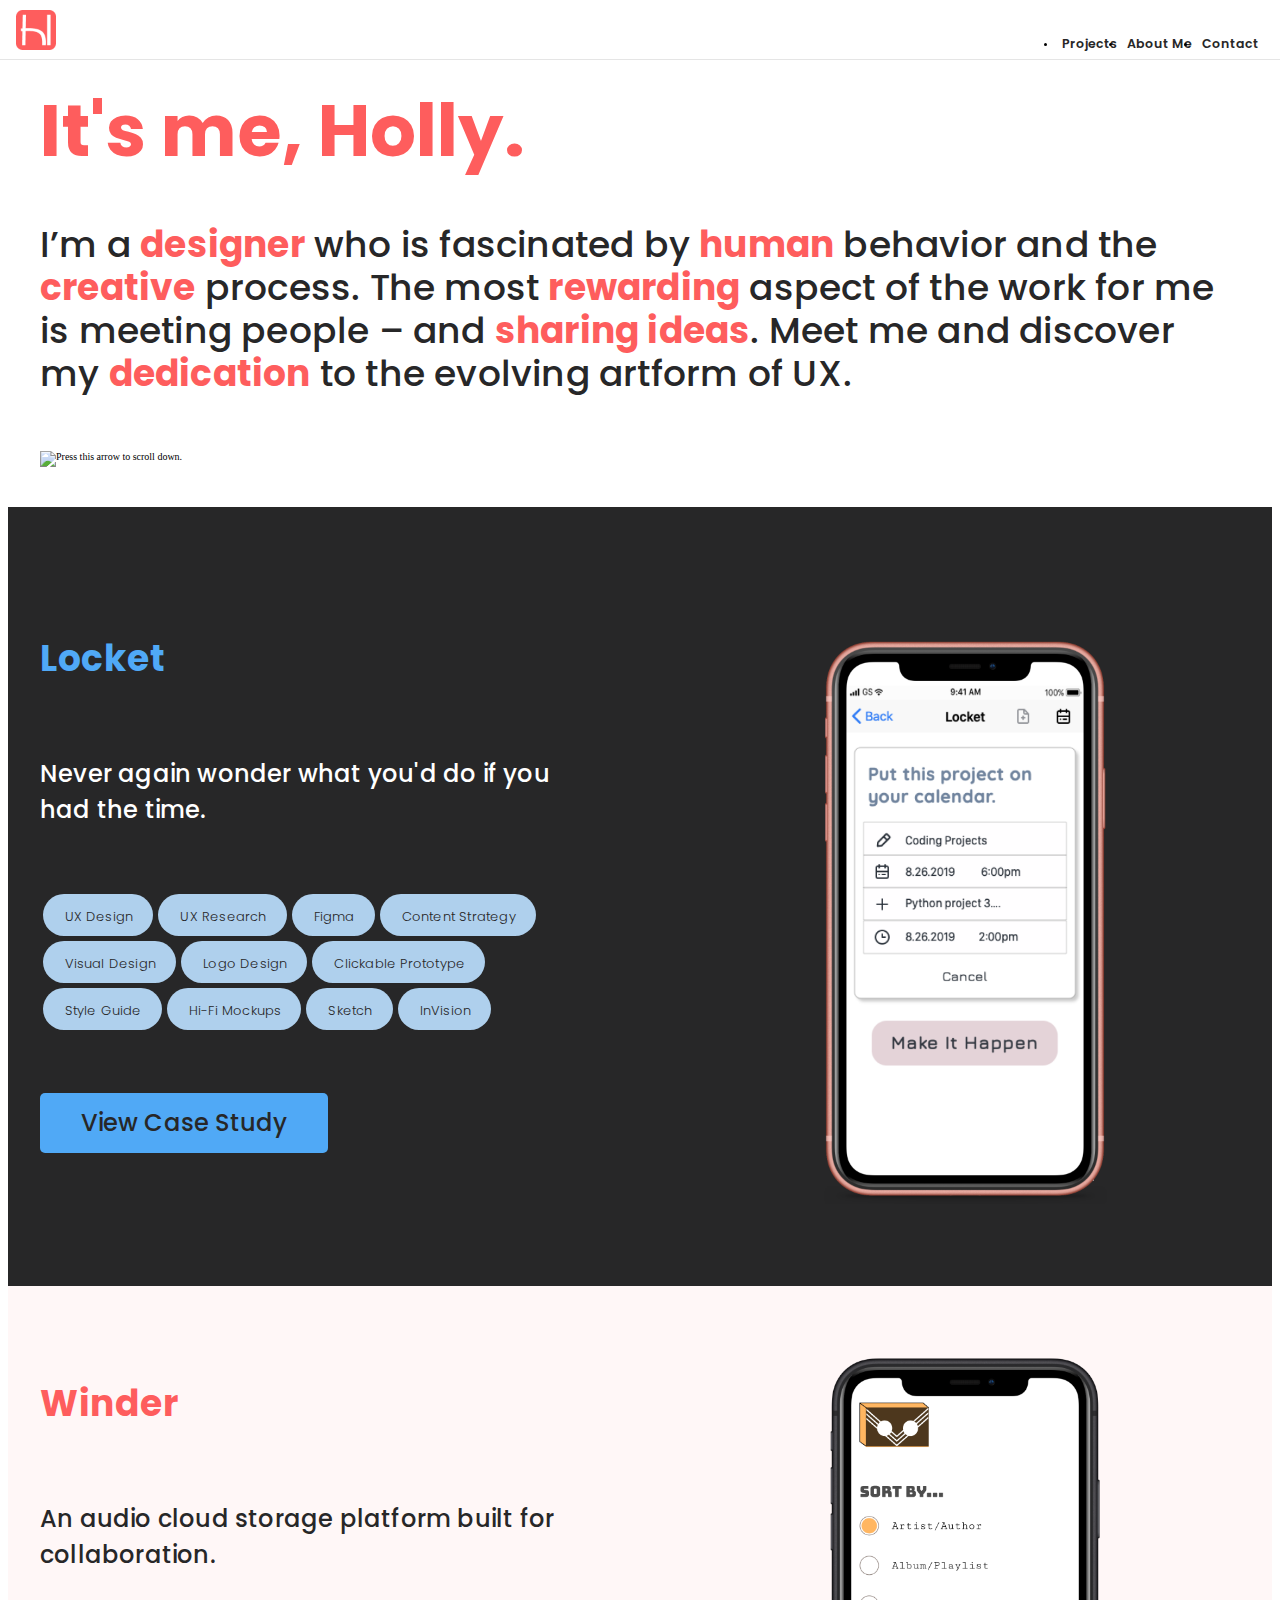
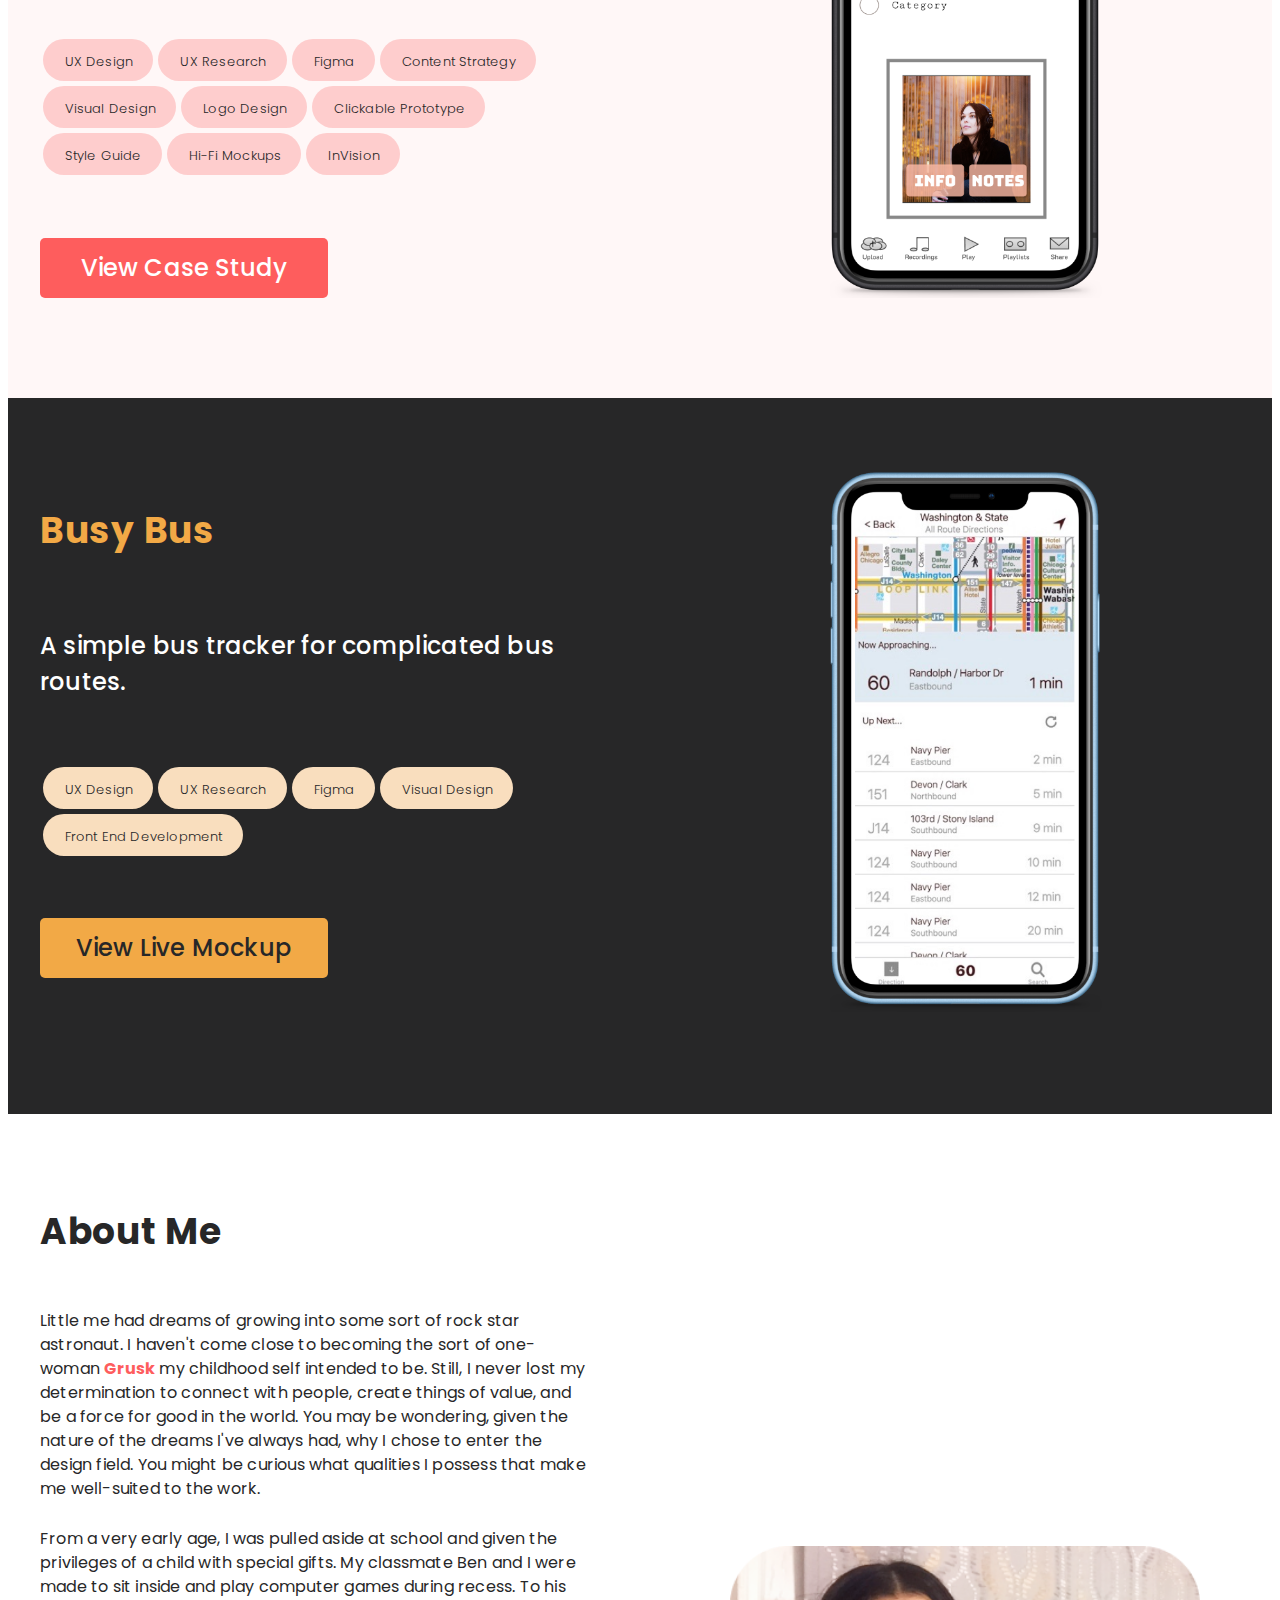
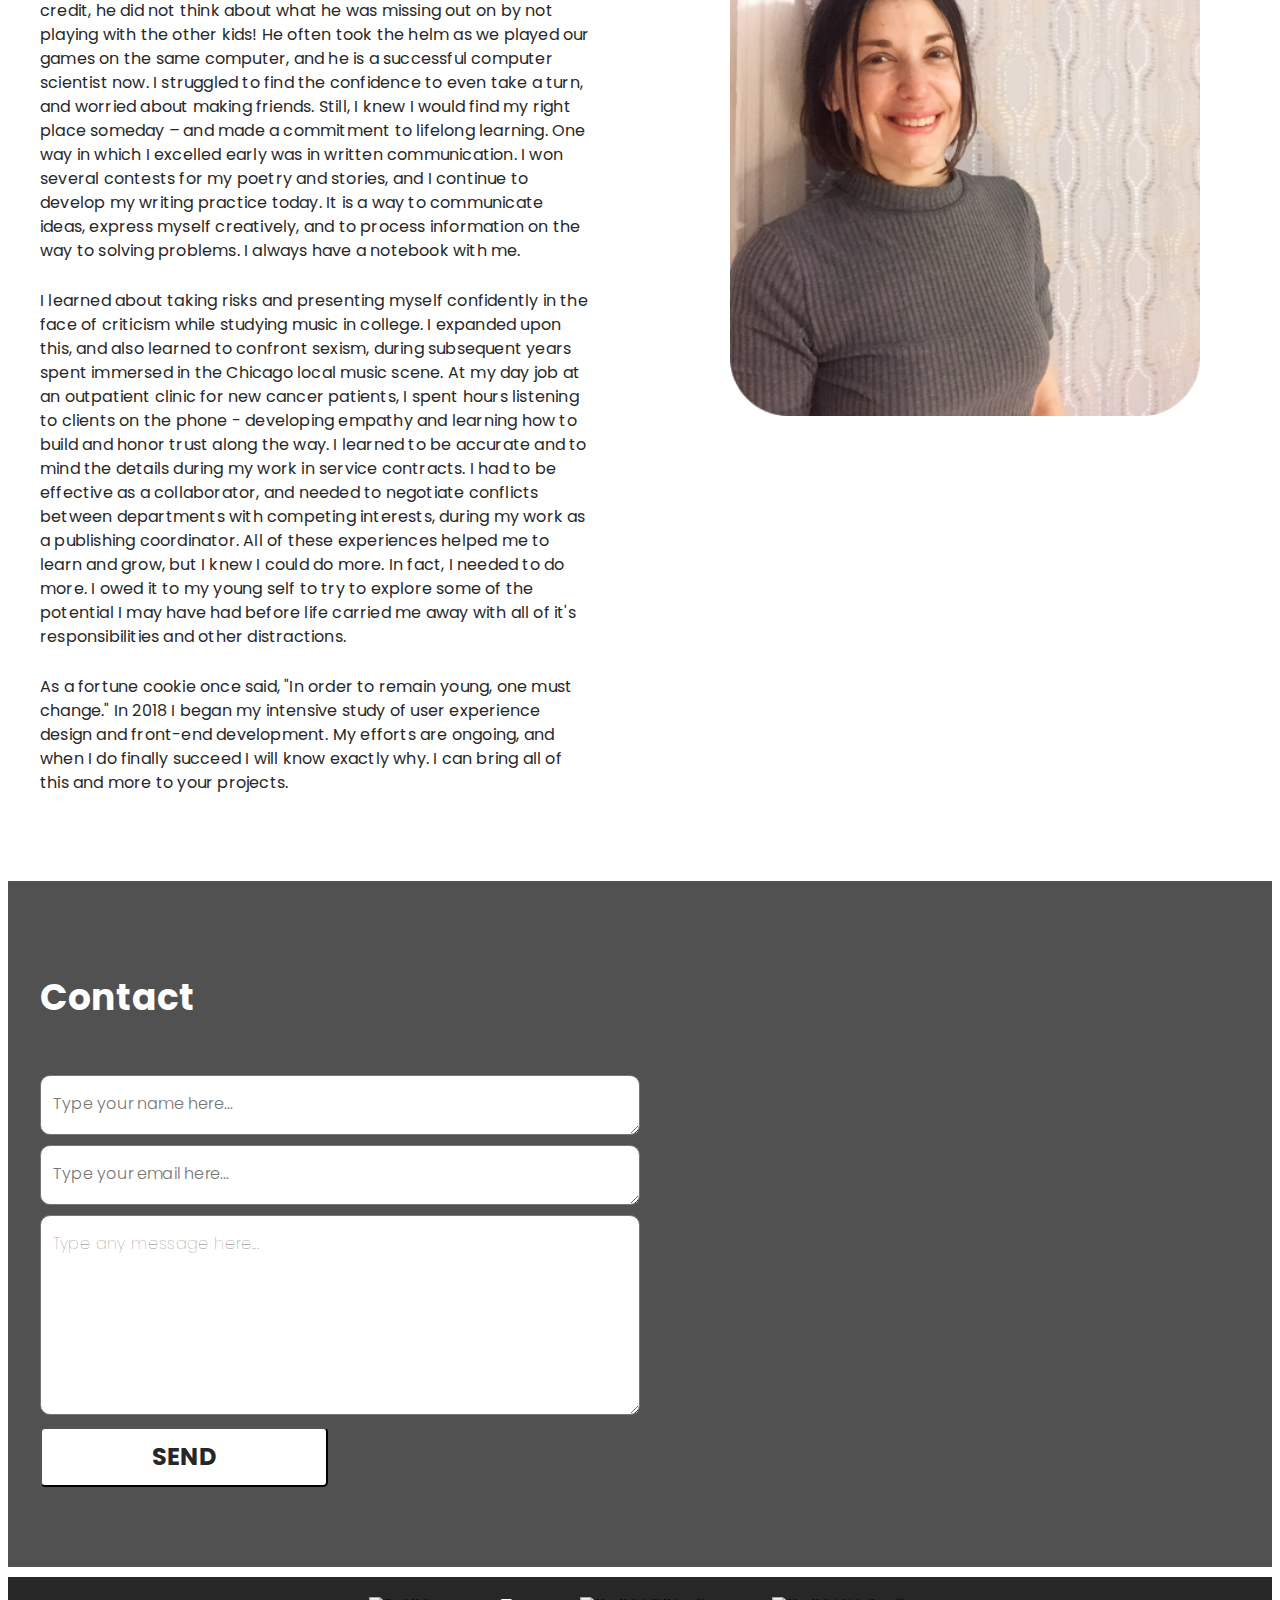
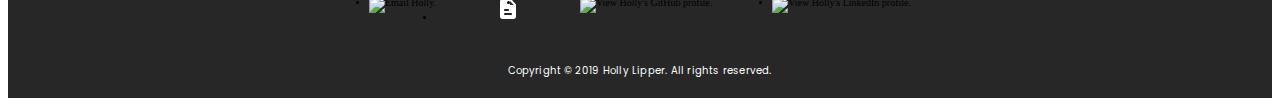
==== index.html @ ad53790b "updated my resume" ====
<!DOCTYPE html>
<html lang="en">
  <head>
    <!-- Global site tag (gtag.js) - Google Analytics -->
<script async src="https://www.googletagmanager.com/gtag/js?id=UA-144178358-1"></script>
<script>
  window.dataLayer = window.dataLayer || [];
  function gtag(){dataLayer.push(arguments);}
  gtag('js', new Date());
  gtag('config', 'UA-144178358-1');
</script>
<link rel="shortcut icon" href="favicon.ico" type="image/x-icon">
<link rel="icon" href="favicon.ico" type="image/x-icon">
    <meta charset="utf-8">
    <title>Holly Lipper | Portfolio 2019 | Home</title>
    <link rel="stylesheet" href="css/reset.css">
    <link rel="stylesheet" href="css/style.css">
    <meta name="viewport" content="width=device-width, initial-scale=1">
    <link href="https://fonts.googleapis.com/css?family=Poppins:300,400,500,600,700,800&display=swap" rel="stylesheet">
  </head>
  <body>
    <nav>
        <a href="#hero">
        <img src="images/portfolio.logo.10.2019.png" class="logo" alt="Holly Lipper's logo."></a>
        <ul class="nav-links">
        <li><a href="#project-locket">Projects</a></li>
        <li><a href="#bio">About Me</a></li>
        <li><a href="#contact">Contact</a></li>
      </ul>
    </nav>
    <div class="container">
      <section id="hero" class="hero">
        <h1 class="hero-h1">It's me, Holly.</h1>
        <p class="mini-bio">I’m a <span class="hero-bold">designer</span> who is fascinated by <span class="hero-bold">human</span> behavior and the <span class="hero-bold">creative</span> process.
          The most <span class="hero-bold">rewarding</span> aspect of the work for me is meeting people – and <span class="hero-bold">sharing ideas</span>.
          Meet me and discover my <span class="hero-bold">dedication</span> to the evolving artform of UX.
        </p>
        <div class="see-more">
          <a href="#project-locket">
          <img src="css/chevron-down.svg" class="arrow" alt="Press this arrow to scroll down.">
        </a>
      </div>
        </section>
    </div>
    <section id="project-locket" class="project-locket">
      <div class="container">
        <div class="text">
          <h2>Locket</h2>
          <h3>Never again wonder what you'd do if you had the time.</h3>
            <section class="chipbox-locket">
          <span class="mdl-chip-locket">
            <span class="mdl-chip__text">UX Design</span>
          </span>
          <span class="mdl-chip-locket">
            <span class="mdl-chip__text">UX Research</span>
          </span>
          <span class="mdl-chip-locket">
            <span class="mdl-chip__text">Figma</span>
          </span>
          <span class="mdl-chip-locket">
            <span class="mdl-chip__text">Content Strategy</span>
          </span>
          <span class="mdl-chip-locket">
            <span class="mdl-chip__text">Visual Design</span>
          </span>
          <span class="mdl-chip-locket">
            <span class="mdl-chip__text">Logo Design</span>
          </span>
          <span class="mdl-chip-locket">
            <span class="mdl-chip__text">Clickable Prototype</span>
          </span>
          <span class="mdl-chip-locket">
            <span class="mdl-chip__text">Style Guide</span>
          </span>
              <span class="mdl-chip-locket">
          <span class="mdl-chip__text">Hi-Fi Mockups</span>
              </span>
              <span class="mdl-chip-locket">
          <span class="mdl-chip__text">Sketch</span>
            </span>
              <span class="mdl-chip-locket">
          <span class="mdl-chip__text">InVision</span>
            </span>
          </section>
          <div class="button-box">
          <a href="project2.html" class="button-locket">View Case Study</a>
        </div>
        </div>
        <div class="center-image">
          <figure>
            <img src="images/locket-mobile.png" class="locket-pic" alt="A screenshot of the Locket web app's project card form.">
            <figcaption></figcaption>
          </figure>
        </div>
      </div>
    </section>
      <section id="project-winder" class="project-winder">
        <div class="container">
          <div class="text">
            <h2>Winder</h2>
            <h3>An audio cloud storage platform built for collaboration.</h3>
              <section class="chipbox-winder">
            <span class="mdl-chip-winder">
              <span class="mdl-chip__text">UX Design</span>
            </span>
            <span class="mdl-chip-winder">
              <span class="mdl-chip__text">UX Research</span>
            </span>
            <span class="mdl-chip-winder">
              <span class="mdl-chip__text">Figma</span>
            </span>
            <span class="mdl-chip-winder">
              <span class="mdl-chip__text">Content Strategy</span>
            </span>
            <span class="mdl-chip-winder">
              <span class="mdl-chip__text">Visual Design</span>
            </span>
            <span class="mdl-chip-winder">
              <span class="mdl-chip__text">Logo Design</span>
            </span>
            <span class="mdl-chip-winder">
              <span class="mdl-chip__text">Clickable Prototype</span>
            </span>
            <span class="mdl-chip-winder">
              <span class="mdl-chip__text">Style Guide</span>
            </span>
                <span class="mdl-chip-winder">
            <span class="mdl-chip__text">Hi-Fi Mockups</span>
                </span>
                <span class="mdl-chip-winder">
            <span class="mdl-chip__text">InVision</span>
              </span>
            </section>
            <div class="button-box">
            <a href="project.html" class="button">View Case Study</a>
          </div>
          </div>
          <div class="center-image">
            <figure>
              <img src="images/winder-mobile.png" class="winder-pic" alt="A screenshot of the mobile dashboard of the Winder site.">
              <figcaption></figcaption>
            </figure>
          </div>
        </div>
      </section>
        <section class="project-busybus">
          <div class="container">
            <div class="text">
              <h2>Busy Bus</h2>
              <h3>A simple bus tracker for complicated bus routes.</h3>
              <section class="chipbox-busybus">
                <span class="mdl-chip-busybus">
                <span class="mdl-chip__text">UX Design</span>
                </span>
                <span class="mdl-chip-busybus">
                <span class="mdl-chip__text">UX Research</span>
                </span>
                <span class="mdl-chip-busybus">
                <span class="mdl-chip__text">Figma</span>
                </span>
                <span class="mdl-chip-busybus">
                <span class="mdl-chip__text">Visual Design</span>
                </span>
                <span class="mdl-chip-busybus">
                <span class="mdl-chip__text">Front End Development</span>
                </span>
              </section>
              <div class="button-box">
              <a href="https://hlipper.github.io/fe-fundamentals-busybus/" class="button-busybus" target="_blank">View Live Mockup</a>
            </div>
            </div>
            <div class="center-image">
          <figure>
            <img src="images/busybus-mobile.png" class="busybus-pic" alt="A screenshot of the Busy Bus app's main dashboard.">
            <figcaption></figcaption>
          </figure>
        </div>
        </div>
        </section>
        <article id="bio" class="bio">
          <div class="container">
        <div class="text">
          <h2>About Me</h2>
              <p class="bio-p1">Little me had dreams of growing into some sort of rock star astronaut.  I haven't come close to becoming the sort of one-woman <a href="https://twitter.com/hashtag/grusk?src=hash&lang=en" class="hero-bold" target="_blank">Grusk</a> my childhood self intended to be.  Still, I never lost my determination to connect with people, create things of value, and be a force for good in the world.  You may be wondering, given the nature of the dreams I've always had, why I chose to enter the design field.  You might be curious what qualities I possess that make me well-suited to the work.</p>
                <p class="bio-p2">From a very early age, I was pulled aside at school and given the privileges of a child with special gifts.  My classmate Ben and I were made to sit inside and play computer games during recess.  To his credit, he did not think about what he was missing out on by not playing with the other kids!  He often took the helm as we played our games on the same computer, and he is a successful computer scientist now.  I struggled to find the confidence to even take a turn, and worried about making friends.  Still, I knew I would find my right place someday – and made a commitment to lifelong learning.  One way in which I excelled early was in written communication.  I won several contests for my poetry and stories, and I continue to develop my writing practice today.  It is a way to communicate ideas, express myself creatively, and to process information on the way to solving problems.  I always have a notebook with me.</p>
                <p class="bio-p3">I learned about taking risks and presenting myself confidently in the face of criticism while studying music in college.  I expanded upon this, and also learned to confront sexism, during subsequent years spent immersed in the Chicago local music scene.  At my day job at an outpatient clinic for new cancer patients, I spent hours listening to clients on the phone - developing empathy and learning how to build and honor trust along the way.  I learned to be accurate and to mind the details during my work in service contracts.  I had to be effective as a collaborator, and needed to negotiate conflicts between departments with competing interests, during my work as a publishing coordinator.  All of these experiences helped me to learn and grow, but I knew I could do more.  In fact, I needed to do more.  I owed it to my young self to try to explore some of the potential I may have had before life carried me away with all of it's responsibilities and other distractions.</p>
                <p class="bio-p4">
                  As a fortune cookie once said, "In order to remain young, one must change."  In 2018 I began my intensive study of user experience design and front-end development.  My efforts are ongoing, and when I do finally succeed I will know exactly why.  I can bring all of this and more to your projects.</p>
          </div>
            <div class="center-image">
            <figure>
              <img src="images/portfolio.photo.winter2019.png" class="my-photo" alt="This is a photo of me, taken in late November 2019.">
              <figcaption></figcaption>
            </figure>
          </div>
        </div>
        </article>
        <form id="contact" class="contact" action="https://formspree.io/hollylipper@gmail.com" method="POST">
          <div class="container">
          <h2>Contact</h2>
            <textarea  name="name" class="name" required="required" placeholder="Type your name here..."></textarea>
            <textarea  name="email" class="email" required="required" placeholder="Type your email here..."></textarea>
            <textarea  name="message" class="message" required="required" placeholder="Type any message here..."></textarea>
            <button type="submit" class="contact-button" value="SEND">SEND</button>
          </div>
        </form>
        <footer class="footer">
          <ul class="social-links">
            <li><a href="mailto:hollylipper@gmail.com" target="_blank"><img src="css/email.svg" class="email-icon" alt="Email Holly."></a></li>
            <li><a href="images/resume.12.2019.pdf" target="_blank"><img src="css/file-text.svg" class="resume-icon" alt="View Holly's Resume."></a></li>
            <li><a href="https://github.com/hlipper" target="_blank"><img src="css/github.svg"  class="github-icon" alt="View Holly's GitHub profile."></a></li>
            <li><a href="https://www.linkedin.com/in/hollylipper/" target="_blank"><img src="css/linkedin.svg"  class="linkedin-icon" alt="View Holly's LinkedIn profile."></a></li>
          </ul>
        <p class="footer-p">Copyright © 2019 Holly Lipper.  All rights reserved.</p>
        </footer>
      </body>
    </html>
---- css/style.css ----
html {
  box-sizing: border-box;
  font-size: 10px;
  margin: 0 auto;
  scroll-behavior: smooth;
}

.container {
  align-items: center;
  margin: auto;
  max-width: 1200px;
  padding: 2rem;
}

.container h3 {
  padding-bottom: 2rem;
  padding-top: 2rem;
}

/*tab bar nav*/
nav {
  background-color: #ffffff;
  border-bottom: .01rem solid #e5e5e5;
  box-sizing: border-box;
  height: 5.99rem;
  left: 0rem;
  mix-blend-mode: normal;
  position: fixed;
  top: 0rem;
  width: 100%;
  z-index: 5;
}

.nav-links {
  align-items: center;
  display: flex;
  float: right;
  margin-right: 1.6rem;
  padding-bottom: 2.5rem;
  padding-top: 2.5rem;
  text-decoration: none;
}

.nav-links a {
  align-items: center;
  color: #272728;
  font-family: "Poppins", sans-serif;
  font-size: 1.25rem;
  font-weight: 600;
  padding: .5rem;
  text-align: center;
  text-decoration: none;
}

.logo {
  border: 0;
  margin-left: 1.6rem;
  padding-bottom: 1rem;
  padding-top: 1rem;
  width: 4rem;
}

/*hero*/

.hero {
  margin-top: 6rem;
}

.hero-bold {
  color: #FE5D5D;
  font-weight: bolder;
}

.hero h1 {
  color: #FE5D5D;
  font-family: "Poppins", sans-serif;
  font-size: 5.4rem;
  font-style: normal;
  font-weight: 700;
  line-height: 120%;
  margin-top: 1rem;
  z-index: 2;
}

.mini-bio {
  color: #272728;
  font-family: "Poppins", sans-serif;
  font-size: 2.4rem;
  font-style: normal;
  font-weight: 500;
  letter-spacing: 0.02rem;
  line-height: 120%;
  margin-top: 2rem;
}

a {
  color: inherit;
  text-decoration: none;
}

@keyframes bounce {
  from {height: 6rem; padding-bottom: 2rem;}
  to {height: 8rem; padding-bottom: 0rem;}
}

.see-more .arrow {
  align-self: center;
  animation-name: bounce;
  animation-delay: 5s;
  animation-duration: 1s;
  animation-iteration-count: 6;
  animation-direction: alternate-reverse;
  animation-timing-function: ease-in-out;
  height: 8rem;
  text-align: center;
  padding-bottom: 2rem;
  width: 100%;
}

.winder-pic {
  width: 28.8rem;
}

.locket-pic {
  padding-top: 2rem;
  width: 28rem;
}

.winder-pic-testing {
  padding-bottom: 2rem;
  padding-top: 2rem;
  width: 20rem;
}


.busybus-pic {
  width: 28.8rem;
}

h3 {
  align-items: center;
  color: #272728;
  font-family: "Poppins",sans-serif;
  font-size: 2.4rem;
  font-style: normal;
  font-weight: 500;
  letter-spacing: 0.02rem;
  line-height: 150%;
}

.bio {
  padding-bottom: 4rem;
  padding-top: 4rem;
}

.bio h2 {
  color: #272728;
  font-size: 3.6rem;
  font-weight: bold;
  padding-bottom: 2rem;
}

.bio h3 {
  align-items: center;
  color: #272728;
  display: flex;
  font-family: "Poppins",sans-serif;
  font-size: 2.4rem;
  font-style: normal;
  font-weight: 600;
  letter-spacing: 0.02rem;
}

.bio p {
  max-width: 55rem;
  padding-bottom: 1rem;
}

.my-photo {
  width: 28rem;
}

.project-winder {
  background-color: hsla(0, 99%, 68%, .05);
  padding-bottom: 2rem;
  padding-top: 2rem;
}

.project-winder h2 {
  color: #FE5D5D;
  font-size: 3.6rem;
  font-weight: bold;
  padding-bottom: 2rem;
  padding-top: 2rem;
}

.project-busybus h2 {
  color: #F2A946;
  font-size: 3.6rem;
  font-weight: bold;
  padding-bottom: 2rem;
}

.project-busybus h3 {
  color: #ffffff;
}

.project-busybus {
  background-color: #272728;
  padding-bottom: 4rem;
  padding-top: 4rem;
}

.project-locket h3 {
  color: #ffffff;
}

.project-locket {
  background-color: #272728;
  padding-bottom: 2rem;
  padding-top: 2rem;
}

.project-locket h2 {
  color: #50A9F6;
  font-size: 3.6rem;
  font-weight: bold;
  padding-bottom: 2rem;
  padding-top: 2rem;
}

.center-image {
  text-align: center;
  vertical-align: top;
}

.left-image {
  text-align: center;
  vertical-align: top;
}



.text {
  max-width: 60rem;
}

.text-right {
  max-width: 60rem;
}





/*buttons*/

.button {
  align-items: center;
  align-self: center;
  background-color: #FE5D5D;
  border-radius: 5px;
  color: #ffffff;
  display: flex;
  font-family: "Poppins",sans-serif;
  font-size: 2.4rem;
  font-style: normal;
  font-weight: 500;
  height: 6rem;
  justify-content: center;
  letter-spacing: 0.02rem;
  line-height: 150%;
  margin-bottom: 4rem;
  margin-top: 2rem;
  text-decoration: none;
  width: 28.8rem;
}

.button :visited {
 color: inherit;
}

.button-2 {
  align-items: center;
  align-self: center;
  background-color: #FE5D5D;
  border-radius: 5px;
  color: #ffffff;
  display: flex;
  font-family: "Poppins",sans-serif;
  font-size: 2.4rem;
  font-style: normal;
  font-weight: 500;
  height: 6rem;
  justify-content: center;
  letter-spacing: 0.02rem;
  line-height: 150%;
  margin-bottom: 4rem;
  margin-top: 2rem;
  text-decoration: none;
  width: 28.8rem;
}

.button-2 :visited {
 color: inherit;
}

.button-locket {
  align-items: center;
  align-self: center;
  background-color: #50A9F6;
  border-radius: 5px;
  color: #272728;
  display: flex;
  font-family: "Poppins",sans-serif;
  font-size: 2.4rem;
  font-style: normal;
  font-weight: 500;
  height: 6rem;
  justify-content: center;
  letter-spacing: 0.02rem;
  line-height: 150%;
  margin-bottom: 4rem;
  margin-top: 2rem;
  text-decoration: none;
  width: 28.8rem;
}

.button-locket :visited {
  color: inherit;
}

.button-busybus {
  align-items: center;
  align-self: center;
  background-color: #F2A946;
  border-radius: 5px;
  color: #272728;
  display: flex;
  font-family: "Poppins",sans-serif;
  font-size: 2.4rem;
  font-style: normal;
  font-weight: 500;
  height: 6rem;
  justify-content: center;
  letter-spacing: 0.02rem;
  line-height: 150%;
  margin-bottom: 4rem;
  margin-top: 2rem;
  text-decoration: none;
  width: 28.8rem;
}

.button-busybus :visited {
  color: inherit;
}

.sketches-wireframes1 {
  padding-bottom: 4rem;
  padding-top: 2rem;
  width: 28rem;
}

.sketches-wireframes2 {
  padding-bottom: 4rem;
  padding-top: 2rem;
  width: 28rem;
}

.typography {
  border-style: solid;
  border-width: 2px;
  border-color: #272728;
  width: 28rem;
}

.sketches-narrow-item1 {
  border-style: solid;
  border-width: 2px;
  border-color: #272728;
  margin: 2rem;
  width: 14rem;
}

.sketches-narrow-item2 {
  padding: 2rem;
  width: 14rem;
}

.logo-branding .container {
 padding-bottom: 2rem;
 padding-top: 2rem;
}

.logo-branding .container p{
  max-width: 50rem;
  padding-bottom: 2rem;
  padding-top: 2rem;
}

.mockups1 {
  padding-bottom: 2rem;
  padding-top: 2rem;
  width: 28rem;
}

.mockups2 {
  padding-bottom: 2rem;
  padding-top: 2rem;
  width: 28rem;
}

p {
  color: #272728;
  font-family: "Poppins", sans-serif;
  font-size: 1.6rem;
  font-style: normal;
  font-weight: normal;
  letter-spacing: 0.02rem;
  line-height: 150%;
  padding-bottom: 2rem;
}


.locket-research-blockquote ul {
  list-style-type: square;
  padding-bottom: 2rem;
  padding-left: 2rem;
}

.locket-personas-blockquote ul {
  list-style-type: square;
  padding-bottom: 1rem;
  padding-left: 2rem;
}

/*Contact Form*/

.button-box {
  display: flex;
  justify-content: center;
}


.contact {
  background-color: hsla(240, 1%, 15%, 0.8);
  display: flex;
  justify-content: center;
  margin: 0 auto;
  padding-bottom: 2rem;
  padding-top: 2rem;
}

textarea {
  padding-top: 1.6rem;
}

.contact h2 {
  color: #ffffff;
  font-size: 3.6rem;
  font-weight: bold;
  padding-bottom: 2rem;
}

.name {
  align-items: center;
  background: #fff;
  border-radius: 10px;
  box-sizing: border-box;
  display: flex;
  font-family: "Poppins",sans-serif;
  font-size: 1.6rem;
  font-style: normal;
  font-weight: 300;
  height: 6rem;
  letter-spacing: 0.02rem;
  line-height: 150%;
  margin-bottom: 1rem;
  margin-top: 1rem;
  text-indent: 1rem;
  width: 28.8rem;
}

.email {
  align-items: center;
  background: #fff;
  border-radius: 10px;
  box-sizing: border-box;
  color: #272728;
  display: flex;
  font-family: "Poppins",sans-serif;
  font-size: 1.6rem;
  font-style: normal;
  font-weight: 300;
  height: 6rem;
  letter-spacing: 0.02rem;
  line-height: 150%;
  margin-bottom: 1rem;
  margin-top: 1rem;
  text-indent: 1rem;
  width: 28.8rem;
}

.message {
  align-items: center;
  background: #fff;
  border-radius: 10px;
  box-sizing: border-box;
  color: #272728;
  font-family: "Poppins",sans-serif;
  font-size: 1.6rem;
  font-style: normal;
  font-weight: 100;
  height: 20rem;
  letter-spacing: 0.02rem;
  line-height: 150%;
  margin-bottom: 1rem;
  text-indent: 1rem;
  width: 28.8rem;
}

.contact-button {
  align-items: center;
  align-self: center;
  background-color: #ffffff;
  border-radius: 5px;
  color: #272728;
  display: flex;
  font-family: "Poppins",sans-serif;
  font-size: 2.4rem;
  font-style: normal;
  font-weight: 700;
  height: 6rem;
  justify-content: center;
  letter-spacing: 0.02rem;
  line-height: 150%;
  margin-bottom: 4rem;
  text-decoration: none;
  width: 28.8rem;
}

.contact-button :visited {
  color: inherit;
}

/*chips*/

.chipbox-locket {
  display: inline-flex;
  flex-wrap: wrap;
  margin-bottom: 2rem;
  margin-top: 2rem;
}

.mdl-chip-locket {
  background-color: #AFD0ED;
  border-radius: 50px;
  display: flex;
  height: 3.2rem;
  justify-content: center;
  margin: 0.25rem;
  padding: 0.5rem 1.5rem;
}

.chipbox-winder {
  display: inline-flex;
  flex-wrap: wrap;
  margin-bottom: 2rem;
  margin-top: 2rem;
}

.mdl-chip-winder {
  background-color: #FECDCD;
  border-radius: 50px;
  display: flex;
  height: 3.2rem;
  justify-content: center;
  margin: 0.25rem;
  padding: 0.5rem 1.5rem;
}

.chipbox-busybus {
  display: inline-flex;
  flex-wrap: wrap;
  margin-bottom: 2rem;
  margin-top: 2rem;
}

.mdl-chip-busybus {
  background-color: #F9DEBE;
  border-radius: 50px;
  display: flex;
  height: 3.2rem;
  justify-content: center;
  margin: 0.25rem;
  padding: 0.5rem 1.5rem;
}

.mdl-chip__text {
  color: #272728;
  font-family: "Poppins",sans-serif;
  font-size: 13px;
  font-style: normal;
  font-weight: 300;
  line-height: 200%;
  letter-spacing: 0.02rem;
  padding: 0.5rem;
  text-align: center;
  text-indent: 0.2rem;
}

/*color palette*/

.palette {
  display: inline-flex;
  flex-wrap: wrap;
  margin-bottom: 2rem;
  margin-top: 2rem;
  max-width: 30rem;
}

.palette1 {
  background-color: #FFB661;
  border-radius: 5px;
  display: flex;
  height: 6rem;
  justify-content: center;
  margin: 0.25rem;
  padding: 0.3rem;
  width: 6rem;
}

.palette2 {
  background-color: #6F98FF;
  border-radius: 5px;
  display: flex;
  height: 6rem;
  justify-content: center;
  margin: 0.25rem;
  padding: 0.3rem;
  width: 6rem;
}

.palette3 {
  background-color: #FFAEAE;
  border-radius: 5px;
  display: flex;
  height: 6rem;
  justify-content: center;
  margin: 0.25rem;
  padding: 0.3rem;
  width: 6rem;
}

.palette4 {
  background-color: #FFE3E7;
  border-radius: 5px;
  display: flex;
  height: 6rem;
  justify-content: center;
  margin: 0.25rem;
  padding: 0.3rem;
  width: 6rem;
}

.palette5 {
  background-color: #B64388;
  border-radius: 5px;
  display: flex;
  height: 6rem;
  justify-content: center;
  margin: 0.25rem;
  padding: 0.3rem;
  width: 6rem;
}

.palette6 {
  background-color: #DE939C;
  border-radius: 5px;
  display: flex;
  height: 6rem;
  justify-content: center;
  margin: 0.25rem;
  padding: 0.3rem;
  width: 6rem;
}

.palette7 {
  background-color: #FFBCA7;
  border-radius: 5px;
  display: flex;
  height: 6rem;
  justify-content: center;
  margin: 0.25rem;
  padding: 0.3rem;
  width: 6rem;
}

.palette8 {
  background-color: #000000;
  border-radius: 5px;
  display: flex;
  height: 6rem;
  justify-content: center;
  margin: 0.25rem;
  padding: 0.3rem;
  width: 6rem;
}

.palette9 {
  background-color: #43E8E8;
  border-radius: 5px;
  display: flex;
  height: 6rem;
  justify-content: center;
  margin: 0.25rem;
  padding: 0.3rem;
  width: 6rem;
}

.palette10 {
  background-color: #E5E5E5;
  border-radius: 5px;
  display: flex;
  height: 6rem;
  justify-content: center;
  margin: 0.25rem;
  padding: 0.3rem;
  width: 6rem;
}

.palette11 {
  background-color: #928681;
  border-radius: 5px;
  display: flex;
  height: 6rem;
  justify-content: center;
  margin: 0.25rem;
  padding: 0.3rem;
  width: 6rem;
}

.locket-palette1 {
  background-color: #ECF3BB;
  border-radius: 5px;
  display: flex;
  height: 6rem;
  justify-content: center;
  margin: 0.25rem;
  padding: 0.3rem;
  width: 6rem;
}

.locket-palette2 {
  background-color: #000000;
  border-radius: 5px;
  display: flex;
  height: 6rem;
  justify-content: center;
  margin: 0.25rem;
  padding: 0.3rem;
  width: 6rem;
}

.locket-palette3 {
  background-color: #8DDFF6;
  border-radius: 5px;
  display: flex;
  height: 6rem;
  justify-content: center;
  margin: 0.25rem;
  padding: 0.3rem;
  width: 6rem;
}

.locket-palette4 {
  background-color: #2A323C;
  border-radius: 5px;
  display: flex;
  height: 6rem;
  justify-content: center;
  margin: 0.25rem;
  padding: 0.3rem;
  width: 6rem;
}

.locket-palette5 {
  background-color: #E7D1D7;
  border-radius: 5px;
  display: flex;
  height: 6rem;
  justify-content: center;
  margin: 0.25rem;
  padding: 0.3rem;
  width: 6rem;
}

.locket-palette6 {
  background-color: #ffffff;
  border-style: solid;
  border-width: thin;
  border-color: #000000;
  border-radius: 5px;
  display: flex;
  height: 6rem;
  justify-content: center;
  margin: 0.25rem;
  padding: 0.3rem;
  width: 6rem;
}



.palette-text1 {
  color: #272728;
  font-family: "Poppins",sans-serif;
  font-size: 13px;
  font-style: normal;
  font-weight: 300;
  line-height: 200%;
  letter-spacing: 0.02rem;
  padding: 2rem;
  text-align: center;
  text-indent: 0.2rem;
}

.palette-text2 {
  color: #ffffff;
  font-family: "Poppins",sans-serif;
  font-size: 13px;
  font-style: normal;
  font-weight: 300;
  line-height: 200%;
  letter-spacing: 0.02rem;
  padding: 2rem;
  text-align: center;
  text-indent: 0.2rem;
}


/*footer*/

footer {
  background-color: #272728;
  justify-content: center;
  margin-bottom: 0;
  width: 100%;
}

.social-links {
  display: flex;
  justify-content: center;
  padding: 2rem;
}

.email-icon {
  border: 0;
  height: 2.4rem;
  width: 2.4rem;
}

.github-icon {
  border: 0;
  height: 2.4rem;
  padding-left: 6rem;
  padding-right: 6rem;
  width: 2.4rem;
}

.resume-icon {
  border: 0;
  height: 2.4rem;
  padding-left: 6rem;
  width: 2.4rem;
}

.linkedin-icon {
  border: 0;
  height: 2.4rem;
  width: 2.4rem;
}

.footer-p {
  color: #ffffff;
  display: flex;
  justify-content: center;
  font-size: 1rem;
  padding-bottom: 2rem;
  padding-top: 1rem;
}

/*project page specific stuff*/

.summary {
  background-color: hsla(0, 99%, 68%, .05);
  padding-bottom: 2rem;
}

.summary-locket {
  background-color: #272728;
  padding-bottom: 2rem;
}

.problem-solution-locket {
  background-color: #AFD0ED;
  padding-bottom: 2rem;
  padding-top: 2rem;
}

.problem-solution-locket h3 {
    color: #272728;
    letter-spacing: 0.02rem;
}

.problem-solution-locket p {
    color: #272728;
    letter-spacing: 0.02rem;
}

.user-flows-locket {
  background-color: #AFD0ED;
  padding-bottom: 2rem;
  padding-top: 2rem;
}

.user-flows-locket h3 {
    color: #272728;
    letter-spacing: 0.02rem;
}

.user-flows-locket p {
    color: #272728;
    letter-spacing: 0.02rem;
}

.competitive-analysis-locket {
  background-color: #AFD0ED;
  padding-bottom: 2rem;
  padding-top: 2rem;
}

.competitive-analysis-locket h3 {
    color: #272728;
    letter-spacing: 0.02rem;
}

.competitive-analysis-locket p {
    color: #272728;
    letter-spacing: 0.02rem;
}

.personas-locket p {
    color: #ffffff;
    letter-spacing: 0.02rem;
}

.sketches-wireframes-locket p {
    color: #ffffff;
    letter-spacing: 0.02rem;
}

.summary h1 {
  color: #FE5D5D;
  font-family: "Poppins", sans-serif;
  font-size: 5.4rem;
  font-style: normal;
  font-weight: 700;
  line-height: 120%;
  padding-bottom: 2rem;
  padding-top: 4rem;
}


.summary-locket h1 {
  color: #50A9F6;
  font-family: "Poppins", sans-serif;
  font-size: 5.4rem;
  font-style: normal;
  font-weight: 700;
  line-height: 120%;
  padding-bottom: 2rem;
  padding-top: 2rem;
}

.locket-h3 {
  align-items: center;
  color: #ffffff;
  display: flex;
  font-family: "Poppins",sans-serif;
  font-size: 2.4rem;
  font-style: normal;
  font-weight: 600;
  letter-spacing: 0.02rem;
}

.locket-p {
  color: #ffffff;
  max-width: 55rem;
}

.user-research .container {
 background-color: hsla(0, 99%, 68%, .05);
 padding-bottom: 2rem;
}

.user-research .container p {
 padding-bottom: 2rem;
}


.personas {
  background-color: hsla(0, 99%, 68%, .05);
  padding-bottom: 2rem;
}

.persona-header {
  color: #FE5D5D;
  font-size: 3.6rem;
  font-weight: bold;
  padding-bottom: 1rem;
  padding-top: 1rem;
}

.personas h3 {
  color: #272728;
  font-family: "Poppins",sans-serif;
  font-size: 2.4rem;
  font-style: normal;
  font-weight: 700;
  letter-spacing: 0.02em;
}

.personas h4 {
  color: #272728;
  font-family: "Poppins",sans-serif;
  font-size: 1.8rem;
  font-style: normal;
  font-weight: 500;
  letter-spacing: 0.02em;
  padding-bottom: 2rem;
}


.personas-locket {
  background-color: #272728;
  padding-bottom: 2rem;
}


.sketches-wireframes-locket {
  background-color: #272728;
  padding-bottom: 2rem;
}


.pipes {
    color: #AFD0ED;
    font-weight: bold;
}

.persona-header-locket {
  color: #50A9F6;
  font-size: 4.8rem;
  font-weight: bold;
  padding-bottom: 1rem;
  padding-top: 1rem;
}

.personas-locket h3 {
  color: #AFD0ED;
  font-family: "Poppins",sans-serif;
  font-size: 3.6rem;
  font-weight: 700;
  letter-spacing: 0.02em;
  padding-bottom: 1rem;
}

.personas-locket h4 {
  color: #ffffff;
  font-family: "Poppins",sans-serif;
  font-size: 1.8rem;
  font-style: normal;
  font-weight: 500;
  letter-spacing: 0.02em;
  padding-bottom: 2rem;
}

figcaption {
  color: #ffffff;
  font-family: "Poppins",sans-serif;
  font-size: 1.2rem;
  font-style: italic;
  font-weight: 500;
  letter-spacing: 0.02em;
  padding-bottom: 2rem;
  padding-top: 1rem;
}


.sketches-wireframes-locket {
  color: #50A9F6;
  font-size: 4.8rem;
  font-weight: bold;
  padding-bottom: 2rem;
  padding-top: 2rem;
}

.sketches-wireframes-locket h3 {
  color: #AFD0ED;
  font-family: "Poppins",sans-serif;
  font-size: 3.6rem;
  font-weight: 700;
  letter-spacing: 0.02em;
}

.sketches-wireframes-locket h4 {
  color: #ffffff;
  font-family: "Poppins",sans-serif;
  font-size: 1.8rem;
  font-style: normal;
  font-weight: 500;
  letter-spacing: 0.02em;
  padding-bottom: 2rem;
}

.sketches-wireframes-locket p {
  color: #ffffff;
  font-family: "Poppins",sans-serif;
  font-size: 1.8rem;
  font-style: normal;
  font-weight: 500;
  letter-spacing: 0.02em;
  padding-bottom: 2rem;
}

.user-flows {
  background-color: hsla(0, 99%, 68%, .05);
  padding-bottom: 2rem;
}

.user-flows a {
  margin-top: 4rem;
}

.flow-image1 {
  width: 28rem;
  padding-bottom: 2rem;
}

.flow-image2 {
  width: 28rem;
}

.winder-desktop-landing-page-pic {
  padding-top: 6rem;
  width: 100%;
}

.locket-desktop-landing-page-pic {
  width: 100%;
}


.mindmap {
  border-radius: 5px;
  width: 100%;
}

 h2 {
  align-items: center;
  color: #272728;
  display: flex;
  font-family: "Poppins",sans-serif;
  font-size: 2.4rem;
  font-style: normal;
  font-weight: 500;
  letter-spacing: 0.02em;
}

.locket-h2 {
 align-items: center;
 color: #ffffff;
 display: flex;
 font-family: "Poppins",sans-serif;
 font-size: 2.4rem;
 font-style: normal;
 font-weight: 500;
 letter-spacing: 0.02em;
}


.winder-dashboard-detail {
  padding-top: 2rem;
  width: 28rem;
}

.research-stats-box {
  display: flex;
  justify-content: center;
}

.research-stat1 {
  background-color: hsla(0,99%,68%,5%);
  border-radius: 5px;
  height: auto;
  margin-bottom: 1rem;
  margin-top: 1rem;
  width: 20rem;
}

.research-stat2 {
  background-color: hsla(0,99%,68%,5%);
  border-radius: 5px;
  height: auto;
  margin-bottom: 1rem;
  margin-top: 1rem;
  width: 20rem;
}

.research-stat3 {
  background-color: hsla(0,99%,68%,5%);
  border-radius: 5px;
  height: auto;
  margin-bottom: 1rem;
  margin-top: 1rem;
  width: 20rem;
}

.research-percent {
  align-self: baseline;
  color: #FE5D5D;
  font-family: "Poppins",sans-serif;
  font-size: 5.4rem;
  font-style: normal;
  font-weight: bold;
  letter-spacing: 0.02rem;
  line-height: 150%;
  margin-top: 2rem;
  padding-left: 3rem;
  padding-right: 3rem;
}

.research-figcaption  {
  color: #272728;
  font-family: "Poppins",sans-serif;
  font-size: 1.6rem;
  font-style: normal;
  font-weight: normal;
  letter-spacing: 0.02rem;
  line-height: 150%;
  padding: 2rem;
}

.research-stat1-locket {
  background-color: #AFD0ED;
  border-radius: 5px;
  height: auto;
  margin-bottom: 1rem;
  margin-top: 1rem;
  width: 20rem;
}

.research-stat2-locket {
  background-color: #AFD0ED;
  border-radius: 5px;
  height: auto;
  margin-bottom: 1rem;
  margin-top: 1rem;
  width: 20rem;
}

.research-stat3-locket {
  background-color: #AFD0ED;
  border-radius: 5px;
  height: auto;
  margin-bottom: 1rem;
  margin-top: 1rem;
  width: 20rem;
}

.research-percent-locket {
  align-self: baseline;
  color: #ffffff;
  font-family: "Poppins",sans-serif;
  font-size: 5.4rem;
  font-style: normal;
  font-weight: bold;
  letter-spacing: 0.02rem;
  line-height: 150%;
  margin-top: 2rem;
  padding-left: 3rem;
  padding-right: 3rem;
}

.research-figcaption-locket  {
  color: #272728;
  font-family: "Poppins",sans-serif;
  font-size: 1.6rem;
  font-style: normal;
  font-weight: normal;
  letter-spacing: 0.02rem;
  line-height: 150%;
  padding: 2rem;
}


.competitive-analysis .container {
 padding-bottom: 2rem;
 padding-top: 2rem;
}

.competitor-icons {
  display: inline-flex;
  justify-content: center;
}

.pinterest-icon {
  height: 6rem;
  padding: 2rem;
  width: 6rem;
}

.box-icon {
  height: 4rem;
  padding: 2rem;
  width: 7rem;
}

.evernote-icon {
  height: 6.4rem;
  padding: 2rem;
  width: 6.4rem;
}

.google-icon {
  height: 6.5rem;
  padding: 1.6rem;
  width: 6.5rem;
}

.apple-icon {
  height: 6.5rem;
  padding: 1.6rem;
  width: 5.5rem;
}

.trello-icon {
  height: 6.5rem;
  padding: 1.6rem;
  width: 5.5rem;
}

.persona-image1 {
  width: 28rem;
  padding-top: 2rem;
}

.persona-image2 {
  width: 28rem;
  padding-top: 2rem;
}

.user-stories .container {
  padding-bottom: 2rem;
  padding-top: 4rem;
}

.user-stories .container ul {
  list-style-type: square;
}

.user-stories .container li {
  align-items: center;
  color: #FE5D5D;
  font-family: "Poppins", sans-serif;
  font-size: 1.6rem;
  font-style: normal;
  font-weight: bold;
  letter-spacing: 0.02rem;
  line-height: 120%;
  margin-bottom: 2rem;
  margin-left: 2rem;
  margin-top: 2rem;
}

.user-stories-locket .container {
  padding-bottom: 2rem;
  padding-top: 4rem;
}

.user-stories-locket .container ul {
  list-style-type: square;
}

.user-stories-locket .container li {
  align-items: center;
  color: #50A9F6;
  font-family: "Poppins", sans-serif;
  font-size: 1.6rem;
  font-style: normal;
  font-weight: bold;
  letter-spacing: 0.02rem;
  line-height: 120%;
  margin-bottom: 2rem;
  margin-left: 2rem;
  margin-top: 2rem;
}


.content-strategy ul {
  list-style-type: square;
  padding-bottom: 2rem;
}

.content-strategy-quotes li {
  align-items: center;
  color: #FE5D5D;
  font-family: "Poppins", sans-serif;
  font-size: 1.6rem;
  font-style: normal;
  font-weight: bold;
  letter-spacing: 0.02rem;
  line-height: 120%;
  padding-top: 2rem;
}

.locket-research-blockquote li {
  align-items: center;
  color: #50A9F6;
  font-family: "Poppins", sans-serif;
  font-size: 1.6rem;
  font-style: normal;
  font-weight: bold;
  letter-spacing: 0.02rem;
  line-height: 120%;
  padding-bottom: 2rem;
}

.locket-personas-blockquote li {
  align-items: center;
  color: #AFD0ED;
  font-family: "Poppins", sans-serif;
  font-size: 2.4rem;
  font-style: normal;
  font-weight: bold;
  letter-spacing: 0.02rem;
  line-height: 120%;
  padding-top: 1rem;
}

.personas ul {
  list-style-type: square;
  padding-bottom: 2rem;
}

.personas li {
  align-items: center;
  color: #FE5D5D;
  font-family: "Poppins", sans-serif;
  font-size: 1.6rem;
  font-style: normal;
  font-weight: bold;
  letter-spacing: 0.02rem;
  line-height: 120%;
  margin-left: 2rem;
  margin-top: 2rem;

}

.flow-image1 {
  justify-content: center;
  margin: 1rem;
}

.flow-image2 {
  justify-content: center;
  margin: 1rem;
}

.branding-links-button {
  align-items: center;
  align-self: center;
  background-color: #F2A946;
  border-radius: 5px;
  color: #272728;
  display: flex;
  font-family: "Poppins",sans-serif;
  font-size: 2.4rem;
  font-style: normal;
  font-weight: 500;
  height: 6rem;
  justify-content: center;
  letter-spacing: 0.02rem;
  line-height: 150%;
  margin: 2rem;
  text-decoration: none;
  width: 30rem;
}

.long-mockups {
  padding-bottom: 4rem;
  padding-top: 4rem;
  width: 28rem;
}

.modal-buttons-image {
  padding-bottom: 4rem;
  padding-top: 4rem;
  width: 20rem;
}

.summary {
  background-color: hsla(0, 99%, 68%, .05);
  padding-bottom: 2rem;
  padding-top: 2rem;
}

.personas{
  background-color: hsla(0, 99%, 68%, .05);
  padding-bottom: 2rem;
  padding-top: 2rem;
}

.user-flows {
  background-color: hsla(0, 99%, 68%, .05);
  padding-bottom: 2rem;
  padding-top: 2rem;
}

.sketches-wireframes {
  background-color: hsla(0, 99%, 68%, .05);
  padding-bottom: 4rem;
  padding-top: 2rem;
}

.content-strategy {
  background-color: hsla(0, 99%, 68%, .05);
  padding-bottom: 4rem;
  padding-top: 2rem;
}


.testing-part-1 {
  padding-bottom: 2rem;
  padding-top: 2rem;
}

.testing-part-2 {
  background-color: hsla(0, 99%, 68%, .05);
  padding-bottom: 2rem;
  padding-top: 2rem;
}

.sitemap {
  padding-bottom: 2rem;
  padding-top: 2rem;
}

.conclusion .container {
 padding-bottom: 2rem;
 padding-top: 2rem;
}

.conclusion .container p {
 padding-bottom: 2rem;
}


/*for iPad, iPad pro and Desktop*/



@media only screen and (min-width: 768px) {

  .left-image {
    align-items: center;
    margin: auto;
    max-width: 1200px;
    padding: 2rem;
  }

  .text-right {
    max-width: 60rem;
    padding-top: 2rem;
  }

.three-CTA {
  grid-column-start: 1;
  grid-column-end: 2;
  text-align: center;

}

.sketches-links ul {
  display: flex;
  justify-content: center;
}

.locket-sketchbox {
  display: inline-flex;
  flex-wrap: wrap;
  justify-content: center;
}

.locket-sketchbox .sketches-wireframes1 {
  border-radius: 40px;
  height: 48rem;
  padding: 2rem;
}

.locket-sketchbox .sketches-wireframes2 {
  border-radius: 10px;
  width: 20rem;
  padding: 2rem;
}

.branding-links ul {
  display: flex;
  justify-content: center;
  text-align: center;
}

.branding-links li {
  padding: 2rem;
  justify-content: center;
  text-align: center;
}

  .mindmap {
    border-radius: 5px;
    width: 100%;
  }

  .persona-image1 {
    width: 40rem;
    padding-top: 10rem;
  }

  .persona-image2 {
    width: 54rem;
    padding-top: 10rem;
  }



.button-box {
  display: inline-block;
  padding-bottom: 2rem;
  padding-top: 2rem;
}


.summary .button-box {
  display: flex;
  justify-content: center;
}



.sketches-links .button-box {
  display: inline-block;
  margin: 2rem;
}

/*contact form*/


.contact {
  display: block;
  padding-top: 4rem;
}
  .name {
    width: 60rem;
  }

  .email {
    width: 60rem;
  }

  .message {
    width: 60rem;
  }

  textarea {
    padding-top: 1.6rem;
  }

  .winder-dashboard-detail {
    width: 32rem;
  }

  .locket-pic {
    padding-top: 8rem;
    width: 30rem;
  }

.research-stats-box {
  display: grid;
  grid-column-gap: 2rem;
  grid-template-columns: 1fr 1fr 1fr;
  justify-content: center;
}

.research-stat1 {
  background-color: hsla(0,99%,68%,5%);
  border-radius: 5px;
  display: block;
  height: 28rem;
  justify-content: center;
  margin-bottom: 1rem;
  margin-top: 1rem;
  width: 20rem;
}

.research-stat2 {
  background-color: hsla(0,99%,68%,5%);
  border-radius: 5px;
  display: block;
  height: 28rem;
  justify-content: center;
  margin-bottom: 1rem;
  margin-top: 1rem;
  width: 20rem;
}

.research-stat3 {
  background-color: hsla(0,99%,68%,5%);
  border-radius: 5px;
  display: block;
  height: 28rem;
  justify-content: center;
  margin-bottom: 1rem;
  margin-top: 1rem;
  width: 20rem;
}

.research-percent {
  color: #FE5D5D;
  font-family: "Poppins",sans-serif;
  font-size: 5.4rem;
  font-style: normal;
  font-weight: bold;
  letter-spacing: 0.02rem;
  line-height: 150%;
  margin-top: 2rem;
  padding-left: 3rem;
  padding-right: 3rem;
}

.research-figcaption {
  color: #272728;
  font-family: "Poppins",sans-serif;
  font-size: 1.6rem;
  font-style: normal;
  font-weight: normal;
  letter-spacing: 0.02rem;
  line-height: 150%;
  padding-left: 1rem;
  padding-right: 1rem;
}

.locket-research-blockquote ul {
  list-style-type: square;
  padding-bottom: 2rem;
  padding-left: 2rem;
}

.locket-personas-blockquote ul {
  list-style-type: square;
  padding-bottom: 1rem;
  padding-left: 2rem;
}

.research-stat1-locket {
  background-color: #AFD0ED;
  border-radius: 5px;
  display: block;
  height: 24rem;
  justify-content: center;
  margin-bottom: 1rem;
  margin-top: 1rem;
  width: 20rem;
}

.research-stat2-locket {
  background-color: #AFD0ED;
  border-radius: 5px;
  display: block;
  height: 24rem;
  justify-content: center;
  margin-bottom: 1rem;
  margin-top: 1rem;
  width: 20rem;
}

.research-stat3-locket {
  background-color: #AFD0ED;
  border-radius: 5px;
  display: block;
  height: 24rem;
  justify-content: center;
  margin-bottom: 1rem;
  margin-top: 1rem;
  width: 20rem;
}

.research-percent-locket {
  color: #ffffff;
  font-family: "Poppins",sans-serif;
  font-size: 5.4rem;
  font-style: normal;
  font-weight: bold;
  letter-spacing: 0.02rem;
  margin-top: 2rem;
  padding-left: 3rem;
  padding-right: 3rem;
}

.research-figcaption-locket {
  color: #272728;
  font-family: "Poppins",sans-serif;
  font-size: 1.6rem;
  font-style: normal;
  font-weight: normal;
  letter-spacing: 0.02rem;
  line-height: 150%;
  padding-left: 1rem;
  padding-right: 1rem;
}

.long-mockups {
  margin-top: 4rem;
  width: 20rem;
}


/*grid stuff*/


.testing-part-1 .container {
  display: grid;
  grid-column-gap: 10rem;
  grid-row-gap: 2rem;
  grid-template-columns: 1fr 1fr;
}

.testing-part-2 .container {
  display: grid;
  grid-column-gap: 2rem;
  grid-row-gap: 2rem;
  grid-template-columns: 1fr 1fr;
}

.research-stats {
 display: grid;
 grid-template-columns: 1fr 1fr 1fr;
 margin-left: 1.6rem;
 margin-right: 1.6rem;
 max-width: 1200px;
 padding-bottom: 4rem;
}

.summary .container {
 display: grid;
 grid-column-gap: 2rem;
 grid-row-gap: 2rem;
 grid-template-columns: 1fr 1fr;
 padding-bottom: 2rem;
}

.problem-solution .container {
 display: grid;
 grid-column-gap: 10rem;
 grid-row-gap: 2rem;
 grid-template-columns: 1fr 1fr;
 padding-bottom: 2rem;
 padding-top: 2rem;
}

.user-research .container {
 display: grid;
 grid-column-gap: 10rem;
 grid-row-gap: 2rem;
 grid-template-columns: 1fr 1fr;
 padding-bottom: 2rem;
}

.hi-fi-mockups-prototypes .container {
  display: grid;
  grid-column-gap: 2rem;
  grid-row-gap: 2rem;
  grid-template-columns: 1fr 1fr;
  padding-bottom: 4rem;
}

.summary-locket .container {
 display: grid;
 grid-column-gap: 2rem;
 grid-row-gap: 2rem;
 grid-template-columns: 1fr 1fr;
 padding-bottom: 2rem;
 padding-top: 2rem;
}

.problem-solution-locket .container {
 display: grid;
 grid-column-gap: 10rem;
 grid-row-gap: 2rem;
 grid-template-columns: 1fr 1fr;
 padding-bottom: 2rem;
 padding-top: 2rem;
}

.user-research-locket .container {
 display: grid;
 grid-column-gap: 10rem;
 grid-row-gap: 2rem;
 grid-template-columns: 1fr 1fr;
 padding-bottom: 2rem;
}

.hi-fi-mockups-prototypes-locket .container {
  display: grid;
  grid-column-gap: 2rem;
  grid-row-gap: 2rem;
  grid-template-columns: 1fr 1fr;
  padding-bottom: 4rem;
}


.mockups1 {
  padding-bottom: 2rem;
  padding-top: 2rem;
  width: 32rem;
}

.mockups2 {
  padding-bottom: 2rem;
  padding-top: 2rem;
  width: 32rem;
}

.conclusion .container {
 display: grid;
 grid-column-gap: 10rem;
 grid-template-columns: 1fr 1fr;
 padding-bottom: 2rem;
 padding-top: 2rem;
}


.personas .container {
 display: grid;
 grid-column-gap: 10rem;
 grid-row-gap: 2rem;
 grid-template-columns: 1fr 1fr;
}



.persona-lisa {
 display: grid;
 grid-column-gap: 4rem;
 grid-row-gap: 2rem;
 grid-template-columns: 1fr 1fr;
 padding-bottom: 2rem;
 padding-top: 2rem;
}

.persona-cory {
 display: grid;
 grid-column-gap: 4rem;
 grid-row-gap: 2rem;
 grid-template-columns: 1fr 1fr;
 padding-bottom: 2rem;
 padding-top: 2rem;
}

.persona-jill {
 display: grid;
 grid-column-gap: 4rem;
 grid-row-gap: 2rem;
 grid-template-columns: 1fr 1fr;
 padding-bottom: 2rem;
 padding-top: 2rem;
}

.user-stories .container {
 display: grid;
 grid-column-gap: 10rem;
 grid-row-gap: 2rem;
 grid-template-columns: 1fr 1fr;
}


.content-strategy .container {
 display: grid;
 grid-column-gap: 2rem;
 grid-row-gap: 2rem;
 grid-template-columns: 1fr 1fr;
 margin-top: 2rem;
}

.user-flows .container {
 display: grid;
 grid-column-gap: 4rem;
 grid-row-gap: 2rem;
 grid-template-columns: 1fr 1fr;
}

.user-flows a {
  margin-top: 4rem;
}

.user-flows-p2 {
  padding-top: 4rem;
}

.flow-image1 {
  padding-top: 4rem;
}

.flow-image2 {
  padding-top: 4rem;
}

.sketches-wireframes .container {
 display: grid;
 grid-column-gap: 10rem;
 grid-row-gap: 2rem;
 grid-template-columns: 1fr 1fr;
 padding-bottom: 2rem;
}

.sketches-wireframes .container p {
  max-width: 40rem;
}

.sketches-wireframes1 {
  padding-bottom: 4rem;
  padding-top: 4rem;
  width: 30rem;
}

.sketches-wireframes2 {
  padding-bottom: 4rem;
  padding-top: 4rem;
  width: 30rem;
}

.sketches-narrow {
 display: grid;
 grid-template-columns: 1fr 1fr;
 grid-column-start: 2;
 grid-column-end: 3;
 grid-row-start: 2;
 grid-row-end: 3;
}

.logo-branding .container {
 display: grid;
 grid-column-gap: 2rem;
 grid-row-gap: 2rem;
 grid-template-columns: 1fr 1fr;
 padding-bottom: 2rem;
}

.modal-buttons-images {
 display: grid;
 grid-column-gap: 2rem;
 grid-row-gap: 2rem;
 grid-template-columns: 1fr 1fr;
 padding-bottom: 2rem;
}

.sitemap {
  padding-bottom: 4rem;
  padding-top: 4rem;
}


.sitemap p {
  max-width: 50rem;
  padding-bottom: 2rem;
}

.hero {
  margin-top: 6rem;
}

  .hero h1 {
    font-size: 7.2rem;
  }

  .mini-bio {
    font-size: 3.6rem;
    max-width: 123rem;
  }


  .personas-locket blockquote {
    padding-left: 2rem;
  }


  .content-strategy {
    margin-bottom: 2rem;
  }

  .content-strategy blockquote {
    padding-left: 2rem;
  }



  /*desktop grid stuff*/

  .project-locket .container {
    display: grid;
    grid-column-gap: 10rem;
    grid-row-gap: 2rem;
    grid-template-columns: 1fr 1fr;
  }

  .project-winder .container {
    display: grid;
    grid-column-gap: 10rem;
    grid-row-gap: 2rem;
    grid-template-columns: 1fr 1fr;
  }

  .project-busybus .container {
    display: grid;
    grid-column-gap: 10rem;
    grid-row-gap: 2rem;
    grid-template-columns: 1fr 1fr;
  }

  .bio .container {
    display: grid;
    grid-column-gap: 10rem;
    grid-row-gap: 2rem;
    grid-template-columns: 1fr 1fr;
  }

  .my-photo {
    width: 100%;
  }

  .competitive-analysis .container {
   display: grid;
   grid-column-gap: 10rem;
   grid-row-gap: 4rem;
   grid-template-columns: 1fr 1fr;
  }

  .competitive-analysis-locket .container {
   display: grid;
   grid-column-gap: 10rem;
   grid-row-gap: 2rem;
   grid-template-columns: 1fr 1fr;
  }

}
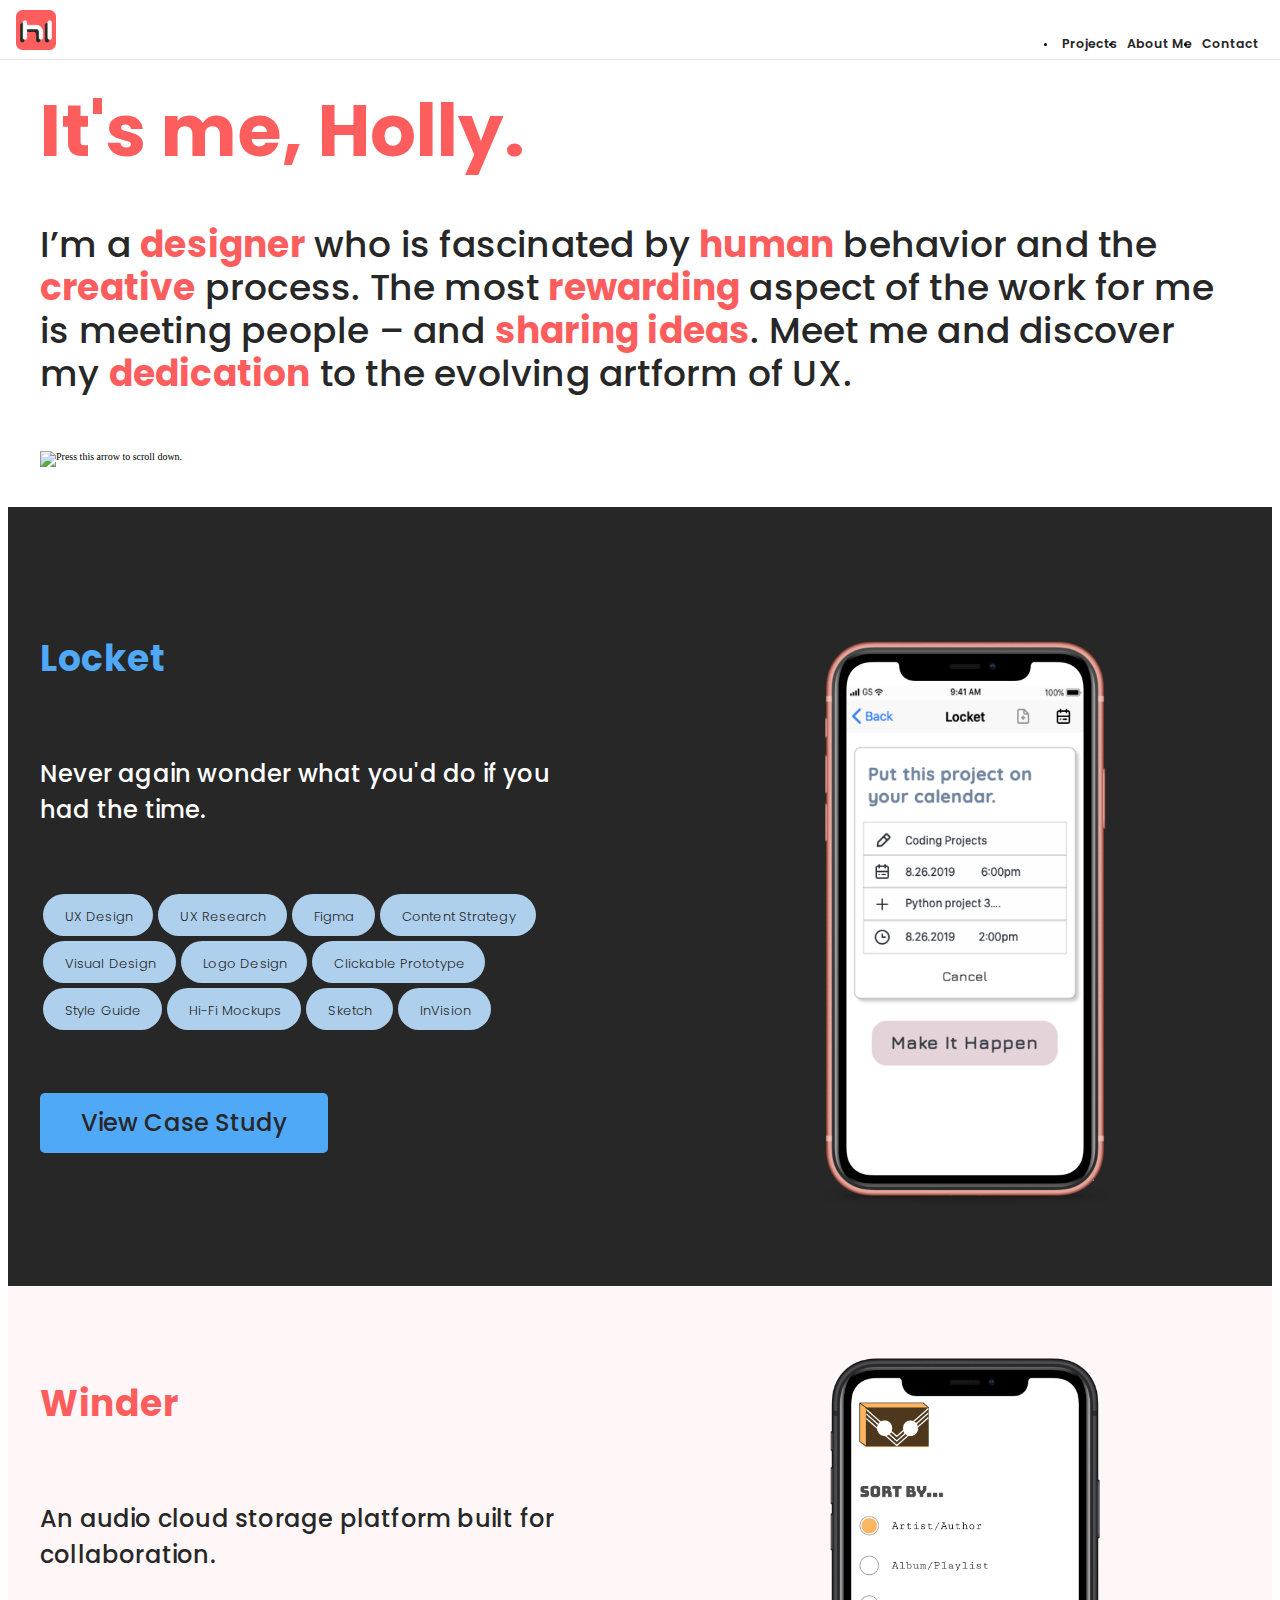
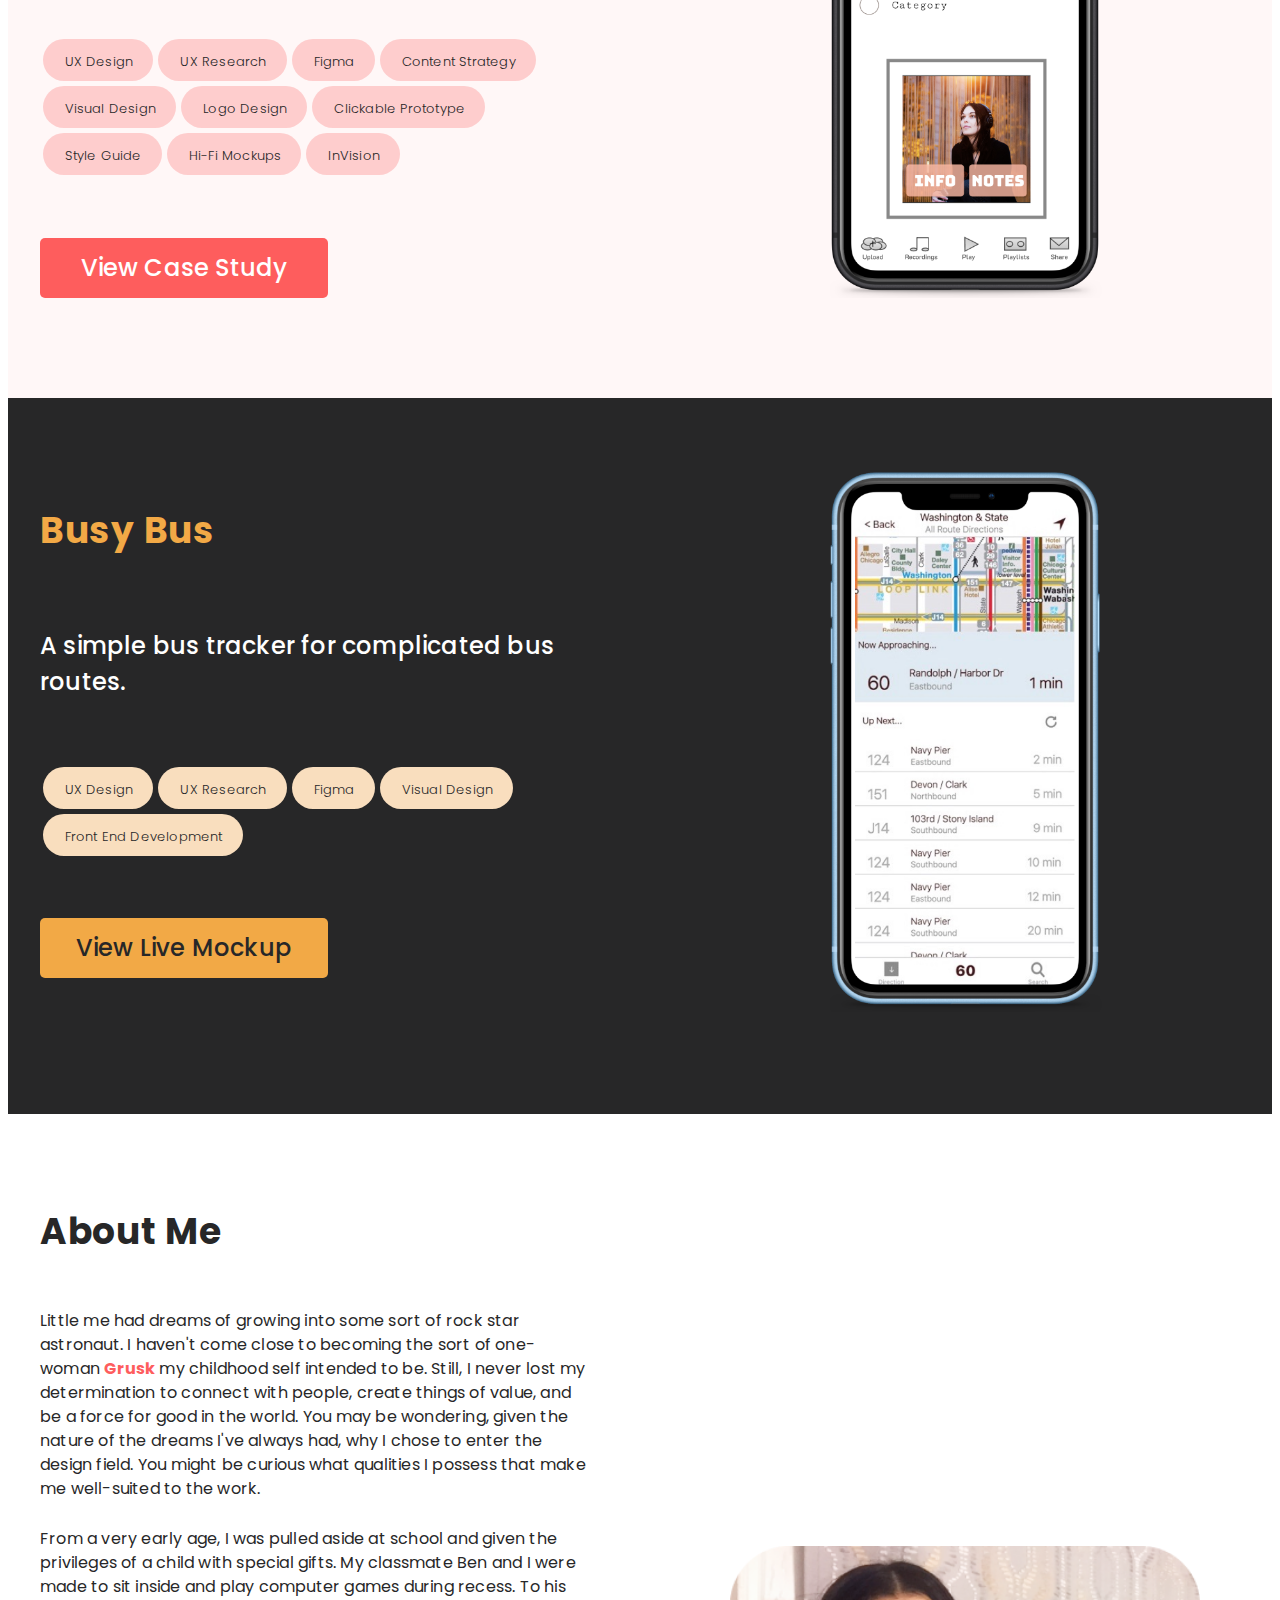
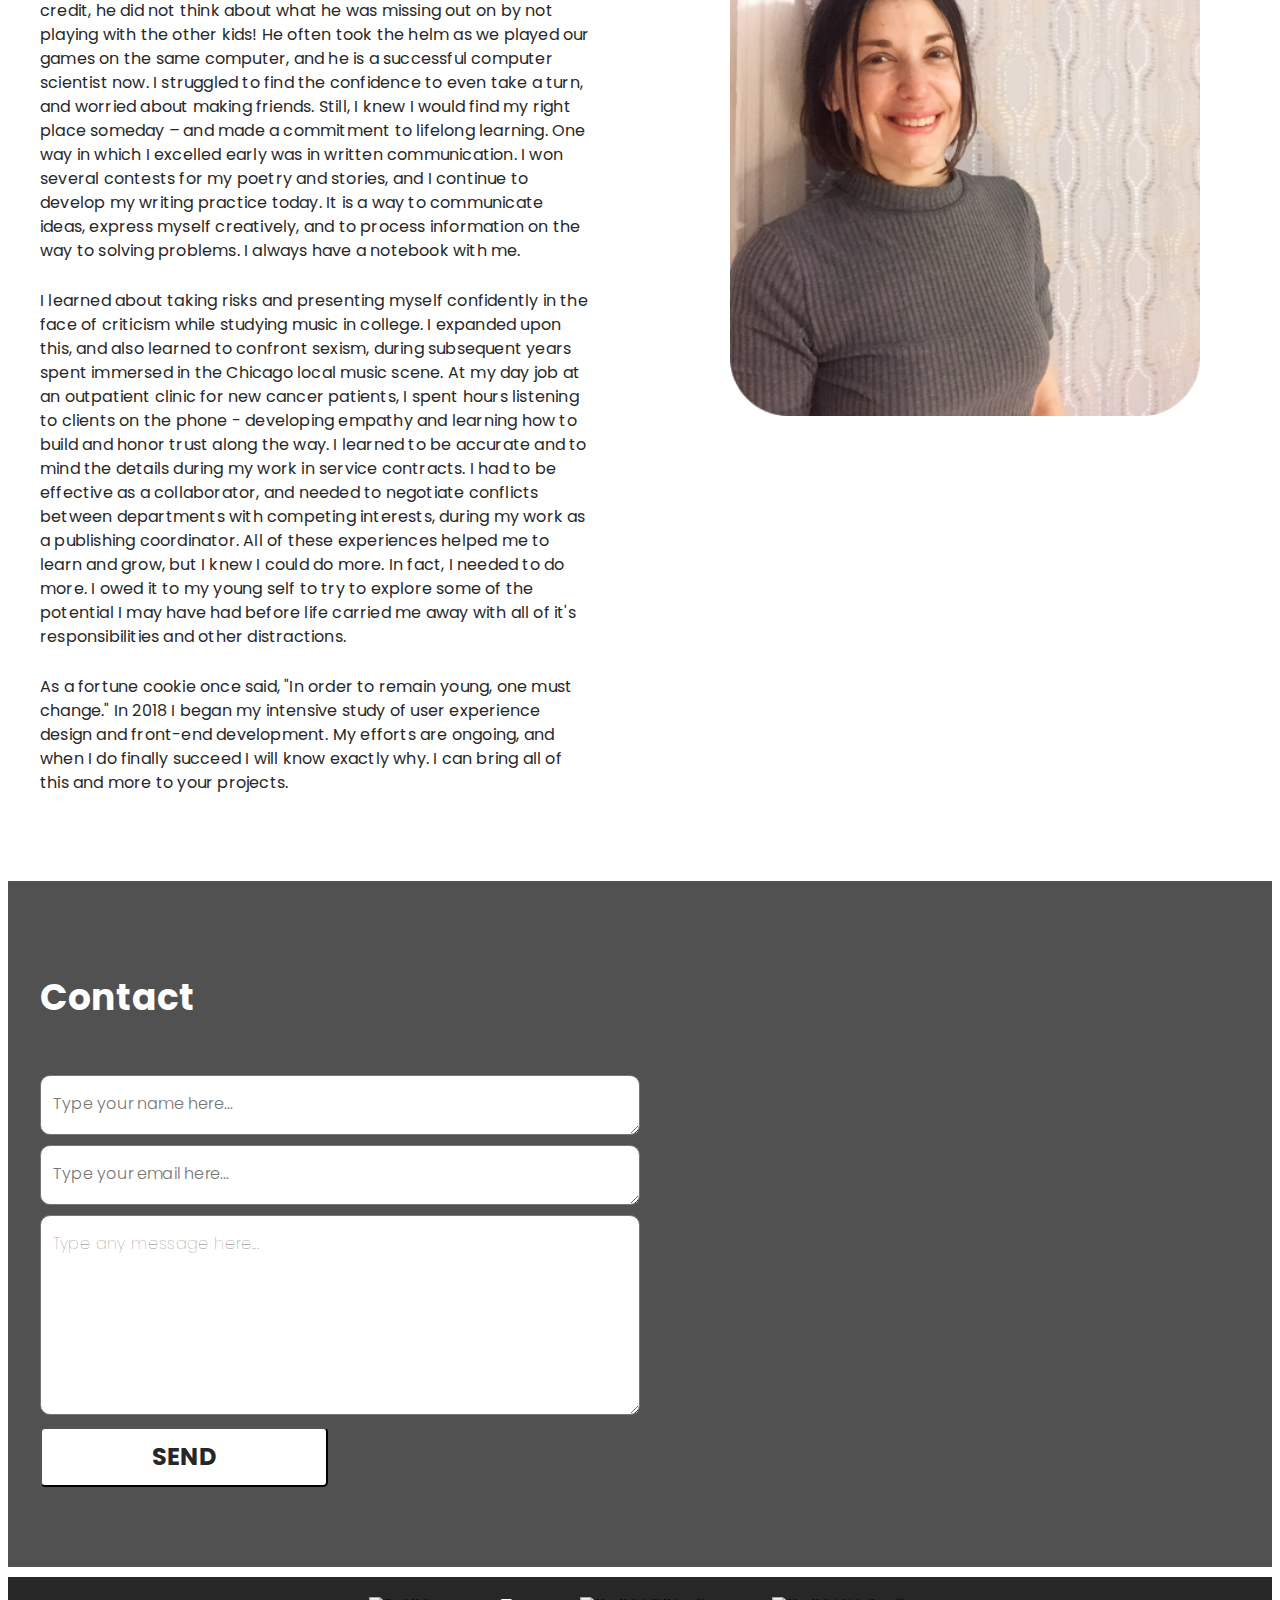
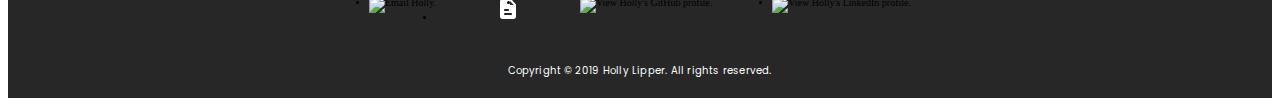
==== commit 8ec82ae5: "updated logo and favicon" ====
--- a/index.html
+++ b/index.html
@@ -21,7 +21,7 @@
   <body>
     <nav>
         <a href="#hero">
-        <img src="images/portfolio.logo.10.2019.png" class="logo" alt="Holly Lipper's logo."></a>
+        <img src="images/logo.12.15.19.png" class="logo" alt="Holly Lipper's logo."></a>
         <ul class="nav-links">
         <li><a href="#project-locket">Projects</a></li>
         <li><a href="#bio">About Me</a></li>
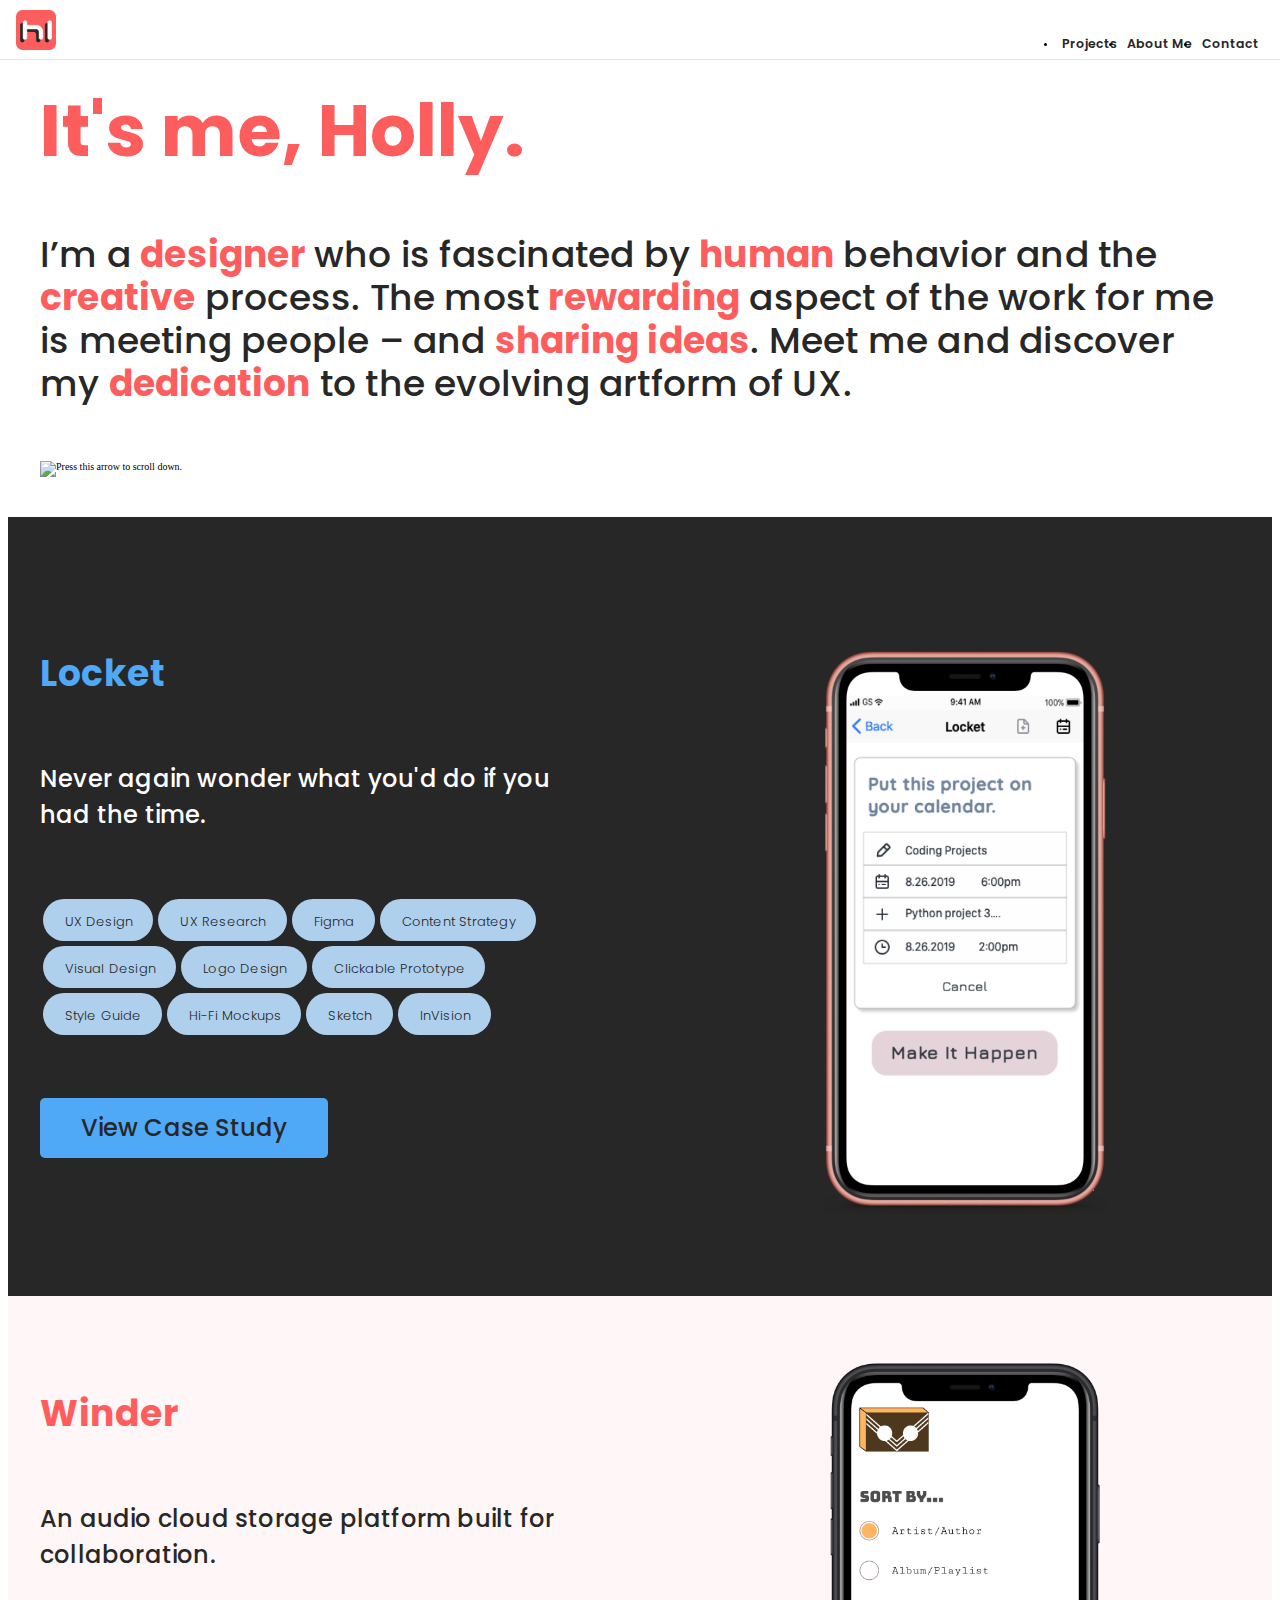
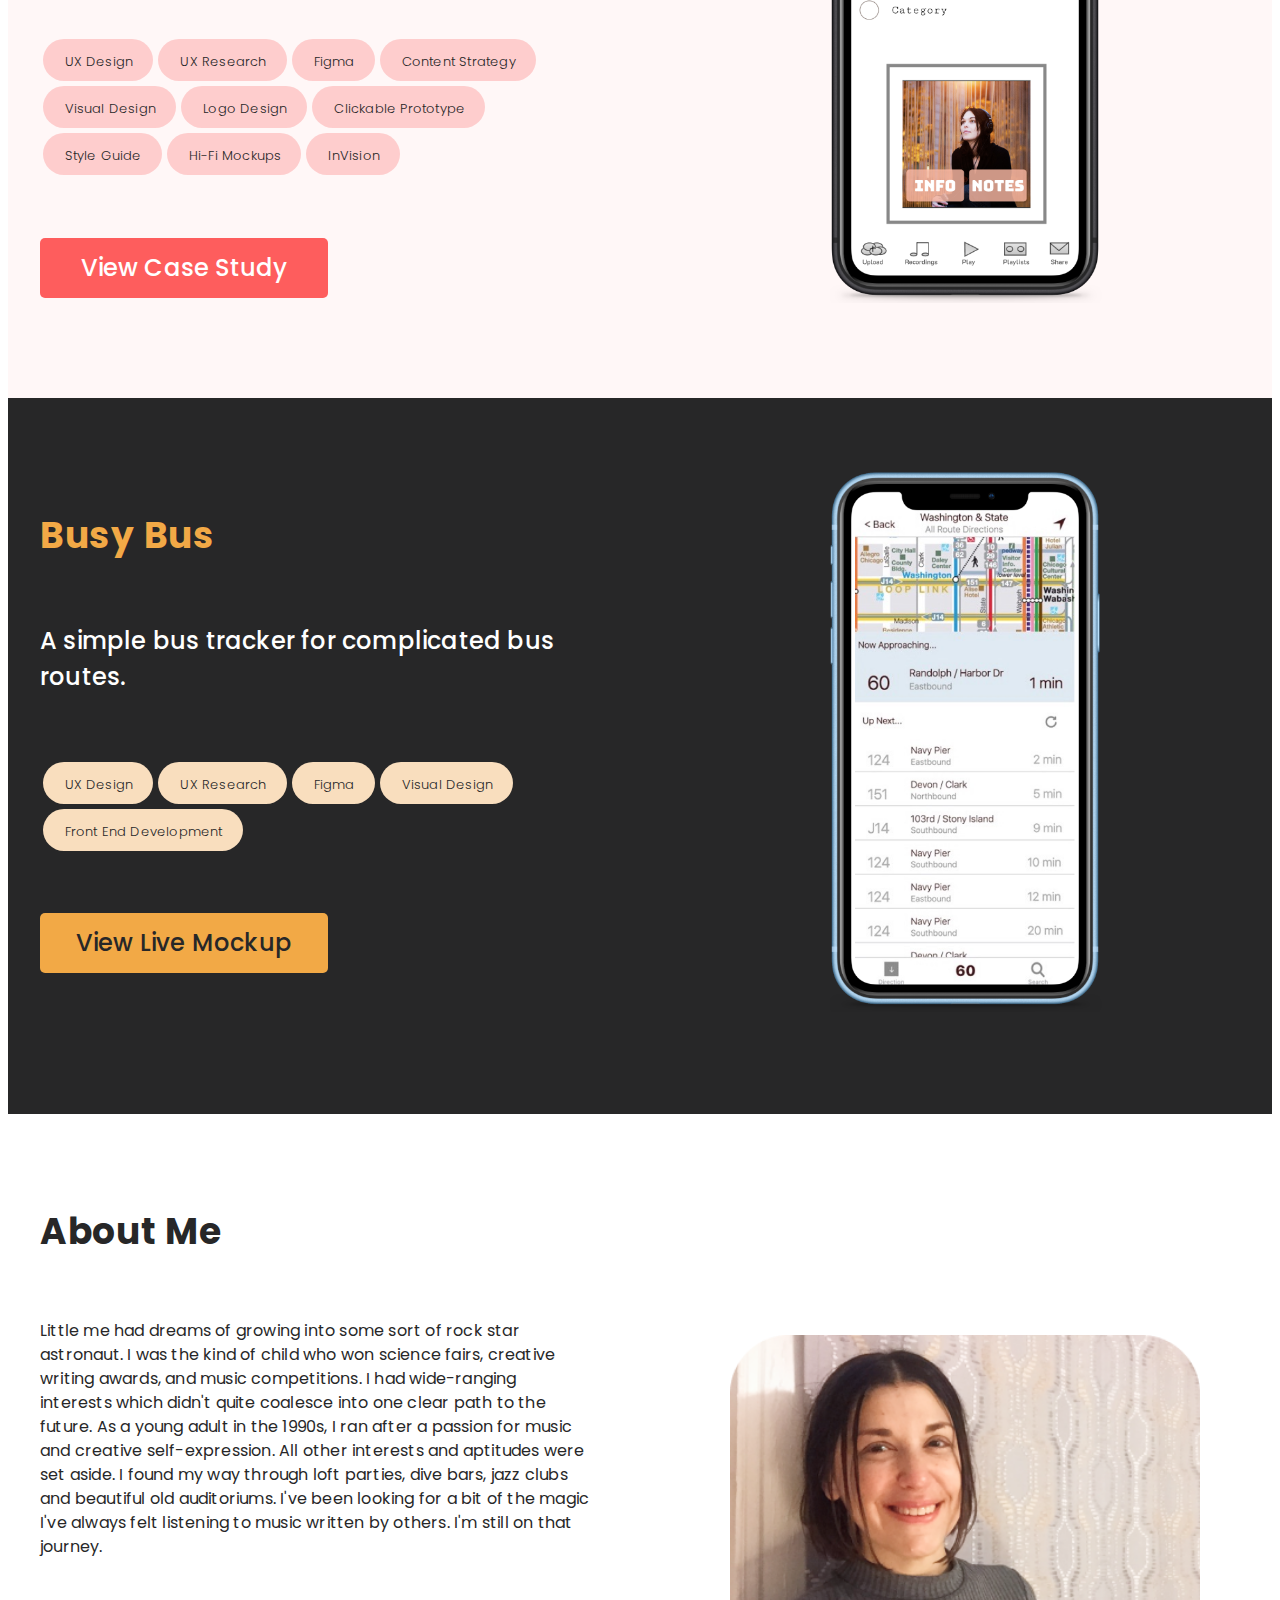
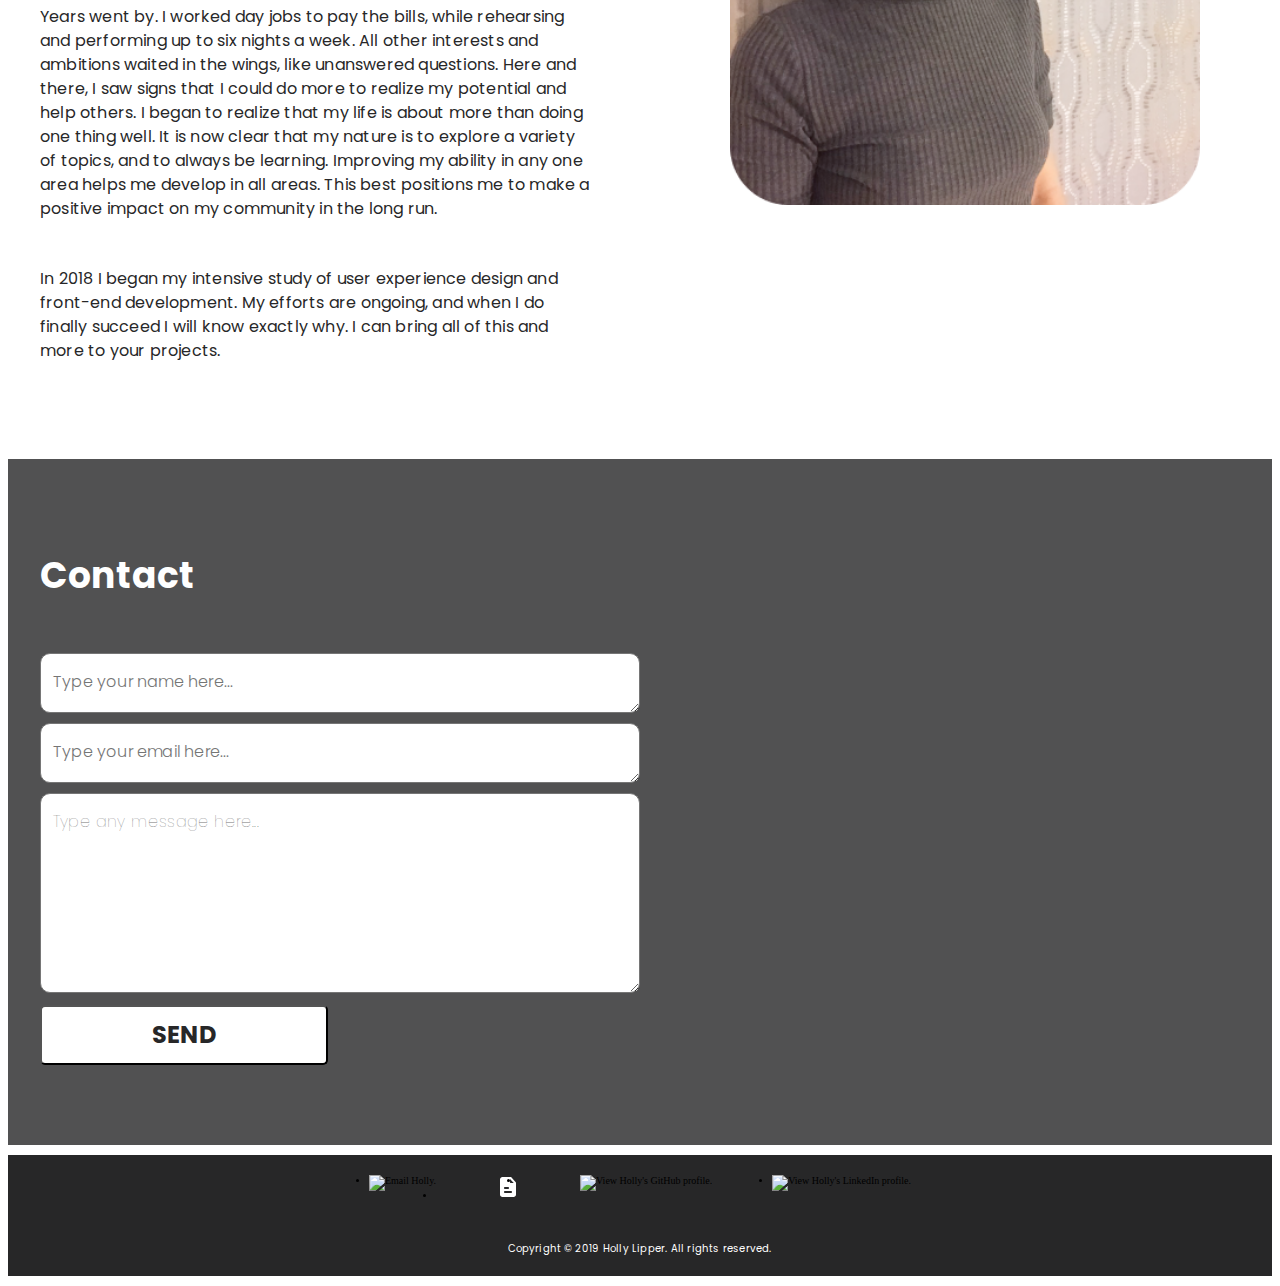
==== commit ffcf5705: "made more improvements to my biography, and started working on issues with vertical alignment." ====
--- a/index.html
+++ b/index.html
@@ -181,15 +181,14 @@
           <div class="container">
         <div class="text">
           <h2>About Me</h2>
-              <p class="bio-p1">Little me had dreams of growing into some sort of rock star astronaut.  I haven't come close to becoming the sort of one-woman <a href="https://twitter.com/hashtag/grusk?src=hash&lang=en" class="hero-bold" target="_blank">Grusk</a> my childhood self intended to be.  Still, I never lost my determination to connect with people, create things of value, and be a force for good in the world.  You may be wondering, given the nature of the dreams I've always had, why I chose to enter the design field.  You might be curious what qualities I possess that make me well-suited to the work.</p>
-                <p class="bio-p2">From a very early age, I was pulled aside at school and given the privileges of a child with special gifts.  My classmate Ben and I were made to sit inside and play computer games during recess.  To his credit, he did not think about what he was missing out on by not playing with the other kids!  He often took the helm as we played our games on the same computer, and he is a successful computer scientist now.  I struggled to find the confidence to even take a turn, and worried about making friends.  Still, I knew I would find my right place someday – and made a commitment to lifelong learning.  One way in which I excelled early was in written communication.  I won several contests for my poetry and stories, and I continue to develop my writing practice today.  It is a way to communicate ideas, express myself creatively, and to process information on the way to solving problems.  I always have a notebook with me.</p>
-                <p class="bio-p3">I learned about taking risks and presenting myself confidently in the face of criticism while studying music in college.  I expanded upon this, and also learned to confront sexism, during subsequent years spent immersed in the Chicago local music scene.  At my day job at an outpatient clinic for new cancer patients, I spent hours listening to clients on the phone - developing empathy and learning how to build and honor trust along the way.  I learned to be accurate and to mind the details during my work in service contracts.  I had to be effective as a collaborator, and needed to negotiate conflicts between departments with competing interests, during my work as a publishing coordinator.  All of these experiences helped me to learn and grow, but I knew I could do more.  In fact, I needed to do more.  I owed it to my young self to try to explore some of the potential I may have had before life carried me away with all of it's responsibilities and other distractions.</p>
-                <p class="bio-p4">
-                  As a fortune cookie once said, "In order to remain young, one must change."  In 2018 I began my intensive study of user experience design and front-end development.  My efforts are ongoing, and when I do finally succeed I will know exactly why.  I can bring all of this and more to your projects.</p>
+              <p>Little me had dreams of growing into some sort of rock star astronaut. I was the kind of child who won science fairs, creative writing awards, and music competitions. I had wide-ranging interests which didn't quite coalesce into one clear path to the future. As a young adult in the 1990s, I ran after a passion for music and creative self-expression. All other interests and aptitudes were set aside.  I found my way through loft parties, dive bars, jazz clubs and beautiful old auditoriums.  I've been looking for a bit of the magic I've always felt listening to music written by others. I'm still on that journey.</p>
+              <p>Years went by.  I worked day jobs to pay the bills, while rehearsing and performing up to six nights a week.  All other interests and ambitions waited in the wings, like unanswered questions.  Here and there, I saw signs that I could do more to realize my potential and help others.  I began to realize that my life is about more than doing one thing well.  It is now clear that my nature is to explore a variety of topics, and to always be learning.  Improving my ability in any one area helps me develop in all areas.  This best positions me to make a positive impact on my community in the long run.</p>
+              <p>In 2018 I began my intensive study of user experience design and front-end development.  My efforts are ongoing, and when I do finally succeed I will know exactly why.  I can bring all
+                of this and more to your projects.</p>
           </div>
             <div class="center-image">
             <figure>
-              <img src="images/portfolio.photo.winter2019.png" class="my-photo" alt="This is a photo of me, taken in late November 2019.">
+              <img src="images/portfolio.photo.winter2019.png" class="my-photo" alt="This is a photo of me, taken in late November 2019. I have dark brown hair, and am wearing a grey sweater.">
               <figcaption></figcaption>
             </figure>
           </div>
--- a/css/style.css
+++ b/css/style.css
@@ -14,7 +14,12 @@
 
 .container h3 {
   padding-bottom: 2rem;
-  padding-top: 2rem;
+  padding-top: 1rem;
+}
+
+.container p {
+  padding-bottom: 2rem;
+  padding-top: 1rem;
 }
 
 /*tab bar nav*/
@@ -78,7 +83,7 @@
   font-style: normal;
   font-weight: 700;
   line-height: 120%;
-  margin-top: 1rem;
+  margin-top: 2rem;
   z-index: 2;
 }
 
@@ -100,7 +105,7 @@
 
 @keyframes bounce {
   from {height: 6rem; padding-bottom: 2rem;}
-  to {height: 8rem; padding-bottom: 0rem;}
+  to {height: 8rem; padding-bottom: 2rem;}
 }
 
 .see-more .arrow {
@@ -173,7 +178,7 @@
 
 .bio p {
   max-width: 55rem;
-  padding-bottom: 1rem;
+  padding-bottom: 2rem;
 }
 
 .my-photo {
@@ -967,7 +972,7 @@
   font-weight: 700;
   line-height: 120%;
   padding-bottom: 2rem;
-  padding-top: 4rem;
+  padding-top: 2rem;
 }
 
 
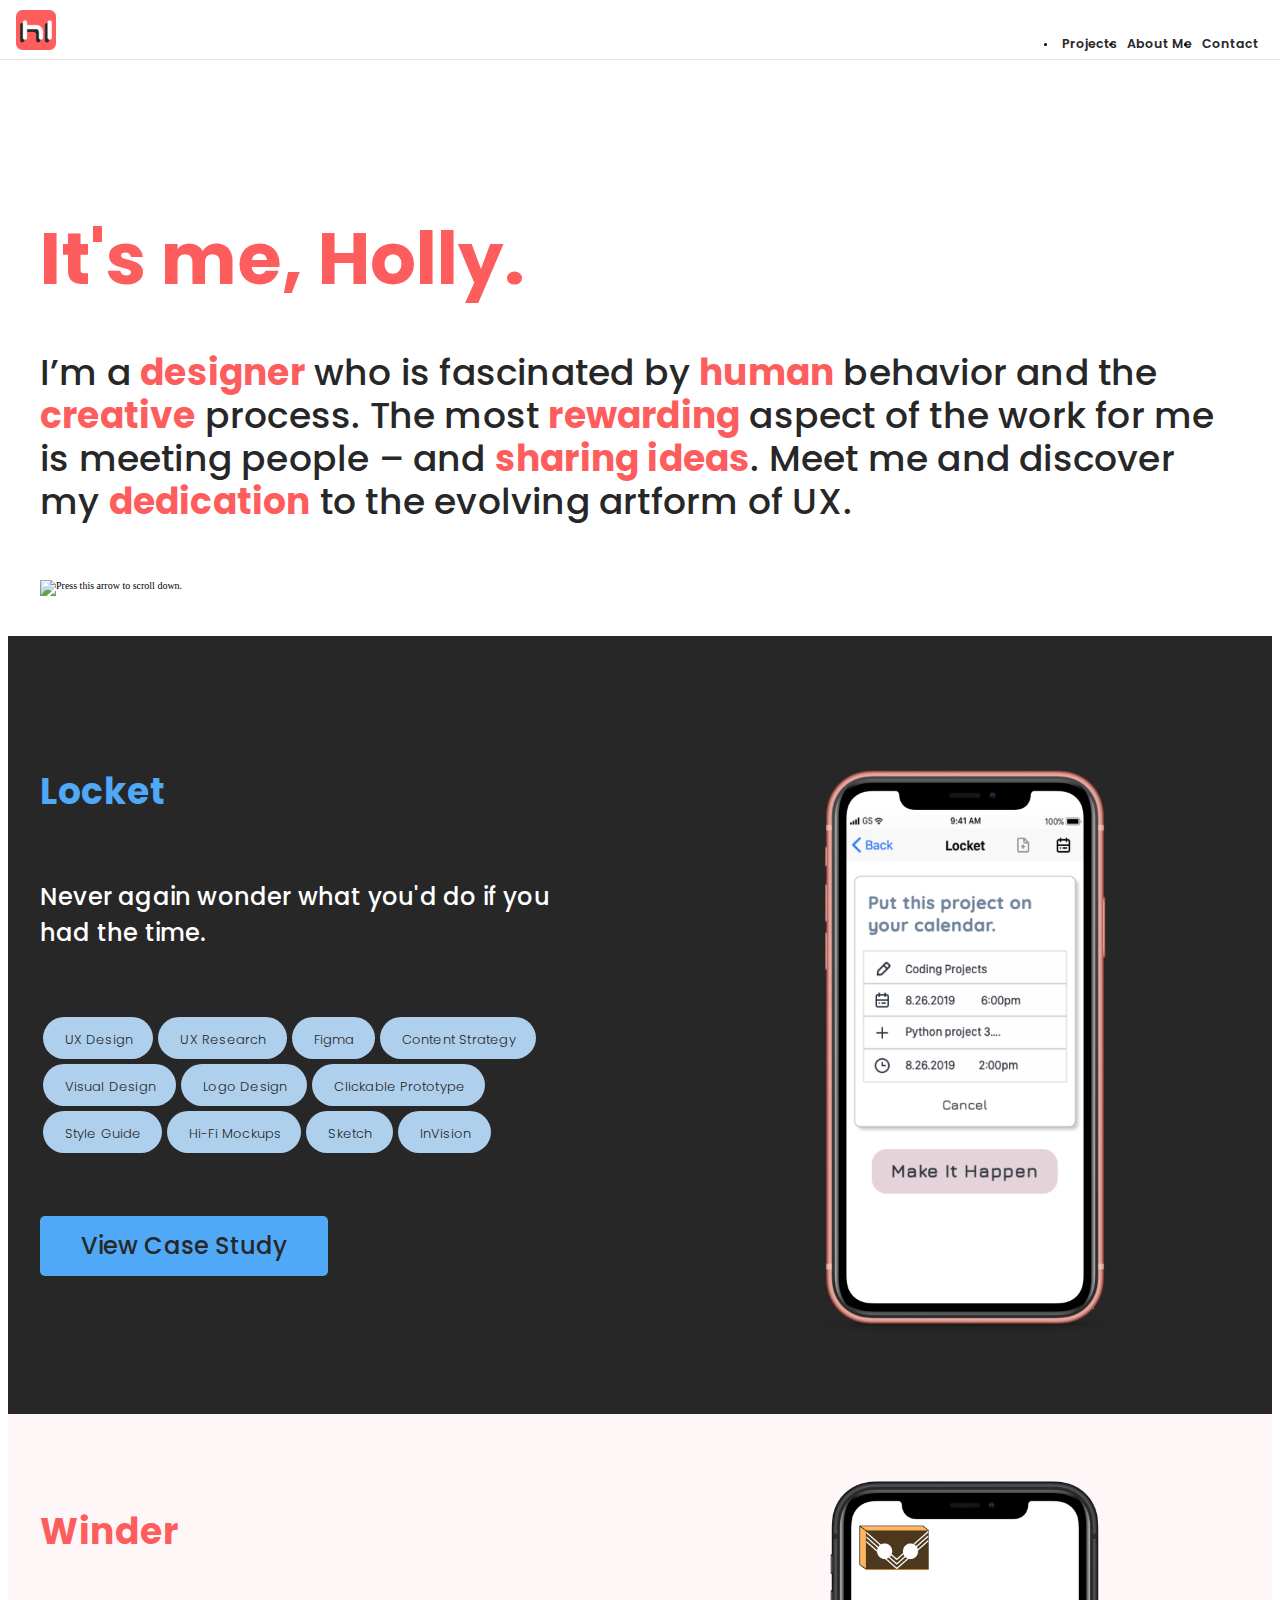
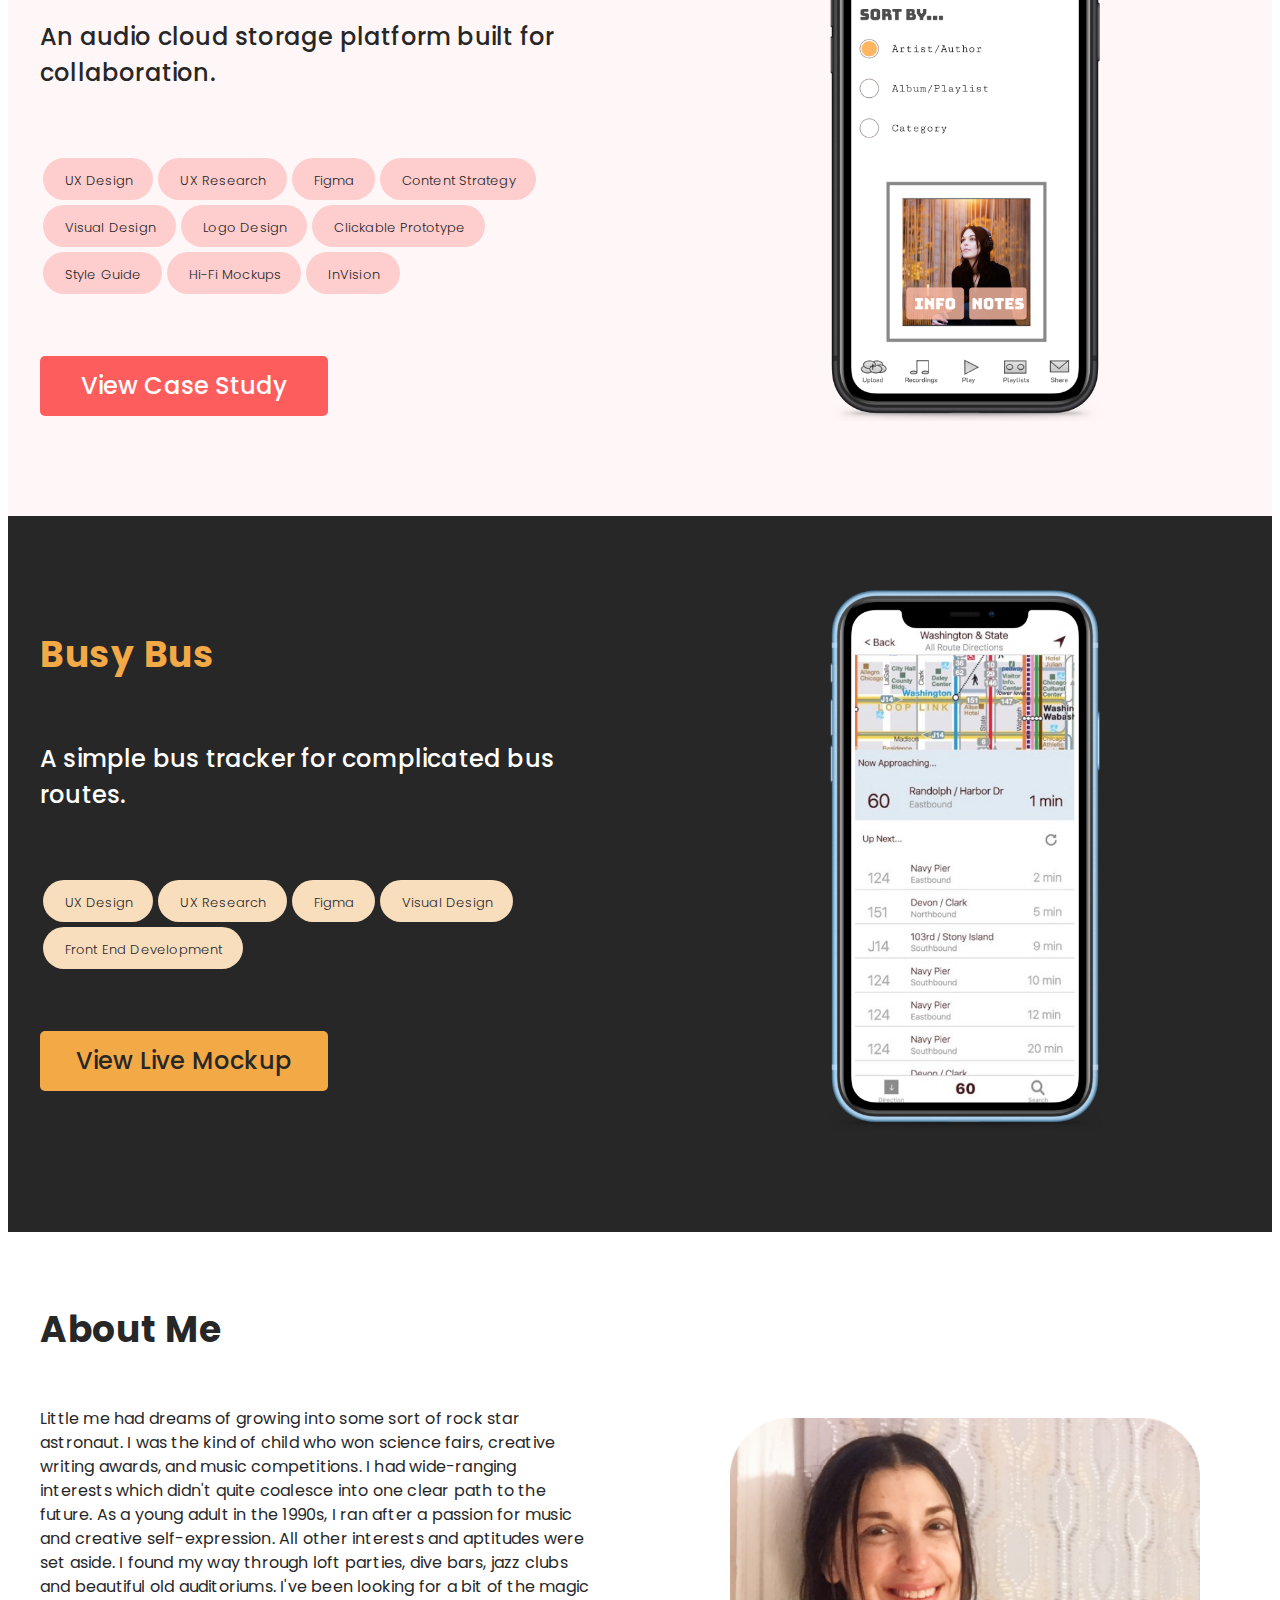
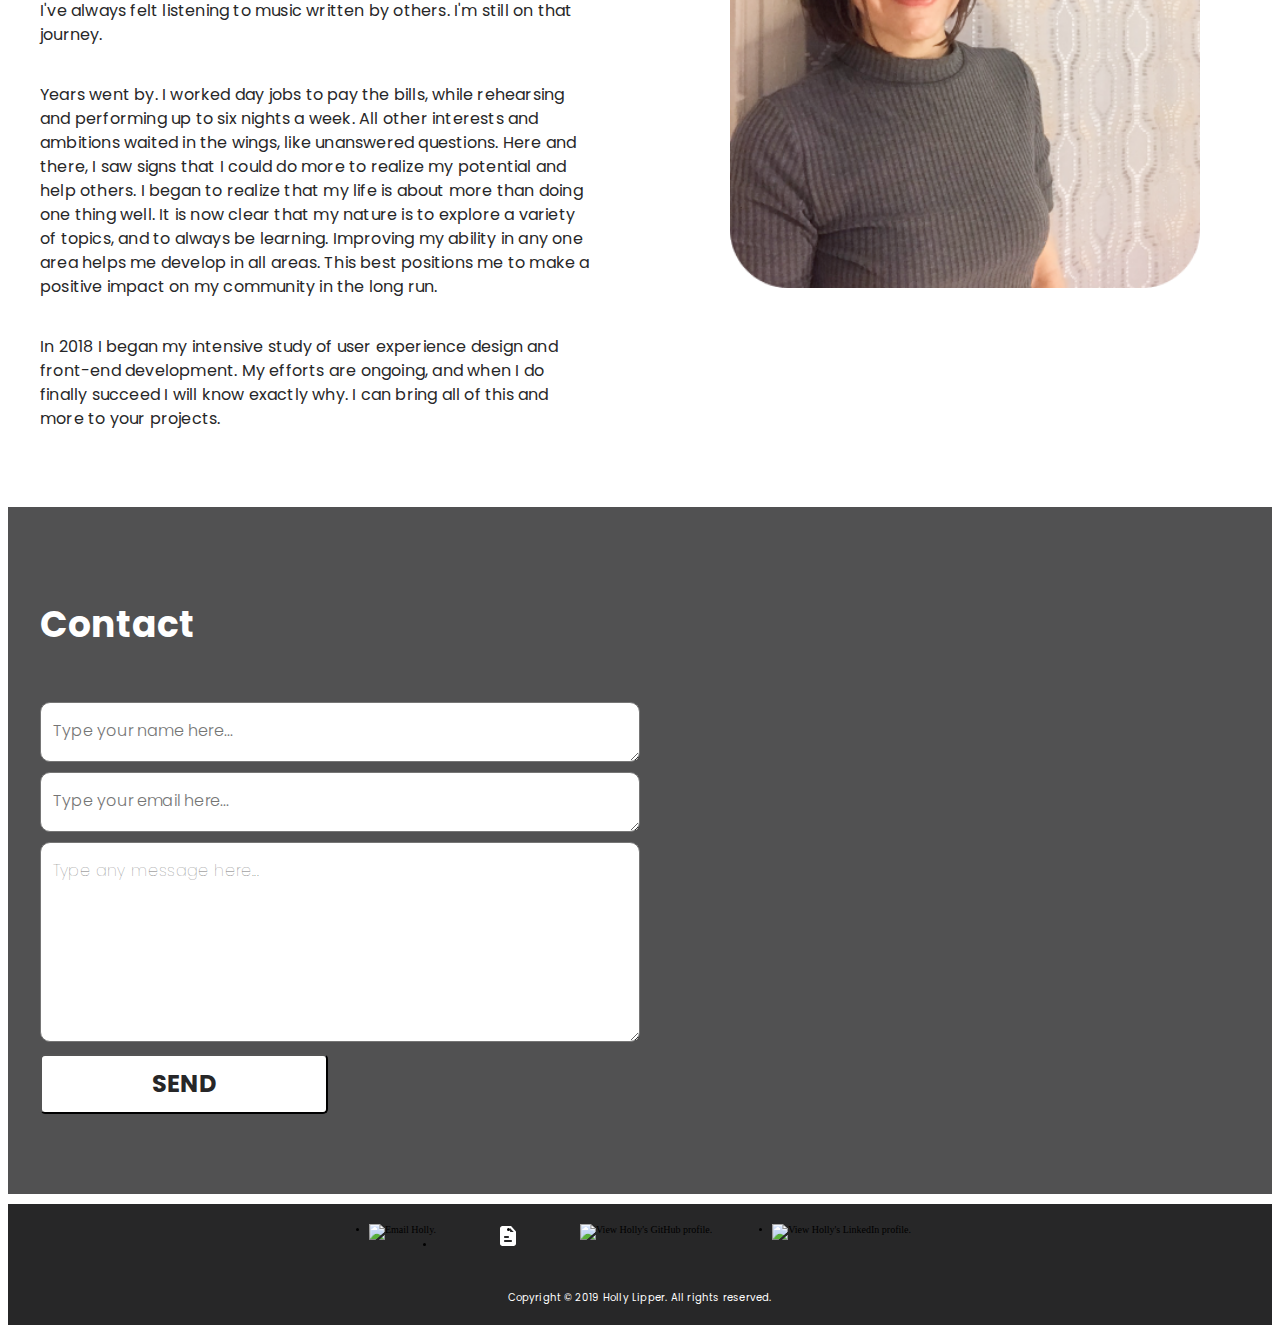
==== commit 09f0b9f9: "pushing some older updates.  not even sure what I did here, but we're about to find out.  Yay" ====
--- a/index.html
+++ b/index.html
@@ -206,7 +206,7 @@
         <footer class="footer">
           <ul class="social-links">
             <li><a href="mailto:hollylipper@gmail.com" target="_blank"><img src="css/email.svg" class="email-icon" alt="Email Holly."></a></li>
-            <li><a href="images/resume.12.2019.pdf" target="_blank"><img src="css/file-text.svg" class="resume-icon" alt="View Holly's Resume."></a></li>
+            <li><a href="images/Holly_Lipper_Resume_2020.pdf" target="_blank"><img src="css/file-text.svg" class="resume-icon" alt="View Holly's Resume."></a></li>
             <li><a href="https://github.com/hlipper" target="_blank"><img src="css/github.svg"  class="github-icon" alt="View Holly's GitHub profile."></a></li>
             <li><a href="https://www.linkedin.com/in/hollylipper/" target="_blank"><img src="css/linkedin.svg"  class="linkedin-icon" alt="View Holly's LinkedIn profile."></a></li>
           </ul>
--- a/css/style.css
+++ b/css/style.css
@@ -19,7 +19,6 @@
 
 .container p {
   padding-bottom: 2rem;
-  padding-top: 1rem;
 }
 
 /*tab bar nav*/
@@ -68,7 +67,7 @@
 /*hero*/
 
 .hero {
-  margin-top: 6rem;
+  padding-top: 6rem;
 }
 
 .hero-bold {
@@ -83,7 +82,7 @@
   font-style: normal;
   font-weight: 700;
   line-height: 120%;
-  margin-top: 2rem;
+  padding-top: 2rem;
   z-index: 2;
 }
 
@@ -154,8 +153,8 @@
 }
 
 .bio {
-  padding-bottom: 4rem;
-  padding-top: 4rem;
+  padding-bottom: 2rem;
+  padding-top: 2rem;
 }
 
 .bio h2 {
@@ -415,6 +414,13 @@
   width: 28rem;
 }
 
+.mockups_locket {
+  border-color: #000000;
+  border-style: solid;
+  border-width: thin;
+  width: 28rem;
+}
+
 p {
   color: #272728;
   font-family: "Poppins", sans-serif;
@@ -908,8 +914,6 @@
 
 .problem-solution-locket {
   background-color: #AFD0ED;
-  padding-bottom: 2rem;
-  padding-top: 2rem;
 }
 
 .problem-solution-locket h3 {
@@ -938,6 +942,22 @@
     letter-spacing: 0.02rem;
 }
 
+.locket-prototype {
+  background-color: #AFD0ED;
+  padding-bottom: 2rem;
+  padding-top: 2rem;
+}
+
+.locket-prototype h3 {
+    color: #272728;
+    letter-spacing: 0.02rem;
+}
+
+.locket-prototype p {
+    color: #272728;
+    letter-spacing: 0.02rem;
+}
+
 .competitive-analysis-locket {
   background-color: #AFD0ED;
   padding-bottom: 2rem;
@@ -963,6 +983,11 @@
     color: #ffffff;
     letter-spacing: 0.02rem;
 }
+
+.hi-fi-mockups-prototypes-locket p {
+    color: #ffffff;
+    letter-spacing: 0.02rem;
+  }
 
 .summary h1 {
   color: #FE5D5D;
@@ -1057,6 +1082,10 @@
   padding-bottom: 2rem;
 }
 
+.hi-fi-mockups-prototypes-locket   {
+  background-color: #272728;
+  padding-bottom: 2rem;
+}
 
 .pipes {
     color: #AFD0ED;
@@ -1074,7 +1103,7 @@
 .personas-locket h3 {
   color: #AFD0ED;
   font-family: "Poppins",sans-serif;
-  font-size: 3.6rem;
+  font-size: 2.4rem;
   font-weight: 700;
   letter-spacing: 0.02em;
   padding-bottom: 1rem;
@@ -1110,14 +1139,30 @@
   padding-top: 2rem;
 }
 
+.hi-fi-mockups-prototypes-locket {
+  color: #50A9F6;
+  font-size: 4.8rem;
+  font-weight: bold;
+  padding-bottom: 2rem;
+  padding-top: 2rem;
+}
+
 .sketches-wireframes-locket h3 {
   color: #AFD0ED;
   font-family: "Poppins",sans-serif;
-  font-size: 3.6rem;
+  font-size: 2.4rem;
   font-weight: 700;
   letter-spacing: 0.02em;
 }
 
+.hi-fi-mockups-prototypes-locket  h3 {
+  color: #AFD0ED;
+  font-family: "Poppins",sans-serif;
+  font-size: 2.4rem;
+  font-weight: 700;
+  letter-spacing: 0.02em;
+}
+
 .sketches-wireframes-locket h4 {
   color: #ffffff;
   font-family: "Poppins",sans-serif;
@@ -1128,6 +1173,16 @@
   padding-bottom: 2rem;
 }
 
+.hi-fi-mockups-prototypes-locket h4 {
+  color: #ffffff;
+  font-family: "Poppins",sans-serif;
+  font-size: 1.8rem;
+  font-style: normal;
+  font-weight: 500;
+  letter-spacing: 0.02em;
+  padding-bottom: 2rem;
+}
+
 .sketches-wireframes-locket p {
   color: #ffffff;
   font-family: "Poppins",sans-serif;
@@ -1138,10 +1193,21 @@
   padding-bottom: 2rem;
 }
 
+.hi-fi-mockups-prototypes-locket p {
+  color: #ffffff;
+  font-family: "Poppins",sans-serif;
+  font-size: 1.8rem;
+  font-style: normal;
+  font-weight: 500;
+  letter-spacing: 0.02em;
+  padding-bottom: 2rem;
+}
+
 .user-flows {
   background-color: hsla(0, 99%, 68%, .05);
   padding-bottom: 2rem;
 }
+
 
 .user-flows a {
   margin-top: 4rem;
@@ -1176,7 +1242,7 @@
   color: #272728;
   display: flex;
   font-family: "Poppins",sans-serif;
-  font-size: 2.4rem;
+  font-size: 3.6rem;
   font-style: normal;
   font-weight: 500;
   letter-spacing: 0.02em;
@@ -1450,12 +1516,11 @@
   font-weight: bold;
   letter-spacing: 0.02rem;
   line-height: 120%;
-  padding-top: 1rem;
+  padding-top: 2rem;
 }
 
 .personas ul {
   list-style-type: square;
-  padding-bottom: 2rem;
 }
 
 .personas li {
@@ -1532,6 +1597,7 @@
   padding-top: 2rem;
 }
 
+
 .sketches-wireframes {
   background-color: hsla(0, 99%, 68%, .05);
   padding-bottom: 4rem;
@@ -1630,11 +1696,6 @@
   justify-content: center;
   text-align: center;
 }
-
-  .mindmap {
-    border-radius: 5px;
-    width: 100%;
-  }
 
   .persona-image1 {
     width: 40rem;
@@ -1870,7 +1931,6 @@
  grid-column-gap: 2rem;
  grid-row-gap: 2rem;
  grid-template-columns: 1fr 1fr;
- padding-bottom: 2rem;
 }
 
 .problem-solution .container {
@@ -1878,8 +1938,6 @@
  grid-column-gap: 10rem;
  grid-row-gap: 2rem;
  grid-template-columns: 1fr 1fr;
- padding-bottom: 2rem;
- padding-top: 2rem;
 }
 
 .user-research .container {
@@ -1887,7 +1945,6 @@
  grid-column-gap: 10rem;
  grid-row-gap: 2rem;
  grid-template-columns: 1fr 1fr;
- padding-bottom: 2rem;
 }
 
 .hi-fi-mockups-prototypes .container {
@@ -1912,8 +1969,6 @@
  grid-column-gap: 10rem;
  grid-row-gap: 2rem;
  grid-template-columns: 1fr 1fr;
- padding-bottom: 2rem;
- padding-top: 2rem;
 }
 
 .user-research-locket .container {
@@ -1936,7 +1991,7 @@
 .mockups1 {
   padding-bottom: 2rem;
   padding-top: 2rem;
-  width: 32rem;
+  width: 30rem;
 }
 
 .mockups2 {
@@ -1968,8 +2023,6 @@
  grid-column-gap: 4rem;
  grid-row-gap: 2rem;
  grid-template-columns: 1fr 1fr;
- padding-bottom: 2rem;
- padding-top: 2rem;
 }
 
 .persona-cory {
@@ -1977,8 +2030,6 @@
  grid-column-gap: 4rem;
  grid-row-gap: 2rem;
  grid-template-columns: 1fr 1fr;
- padding-bottom: 2rem;
- padding-top: 2rem;
 }
 
 .persona-jill {
@@ -1986,8 +2037,6 @@
  grid-column-gap: 4rem;
  grid-row-gap: 2rem;
  grid-template-columns: 1fr 1fr;
- padding-bottom: 2rem;
- padding-top: 2rem;
 }
 
 .user-stories .container {
@@ -2012,6 +2061,15 @@
  grid-row-gap: 2rem;
  grid-template-columns: 1fr 1fr;
 }
+
+.locket-prototype .container {
+   display: grid;
+   grid-column-gap: 4rem;
+   grid-row-gap: 2rem;
+   grid-template-columns: 1fr 1fr;
+  }
+
+
 
 .user-flows a {
   margin-top: 4rem;
@@ -2105,8 +2163,14 @@
 
   .personas-locket blockquote {
     padding-left: 2rem;
-  }
-
+    padding-top: 4rem;
+  }
+
+.personas-locket h3 {
+  font-size: 3.6rem;
+  padding-bottom: 2rem;
+  padding-top: 4rem;
+}
 
   .content-strategy {
     margin-bottom: 2rem;
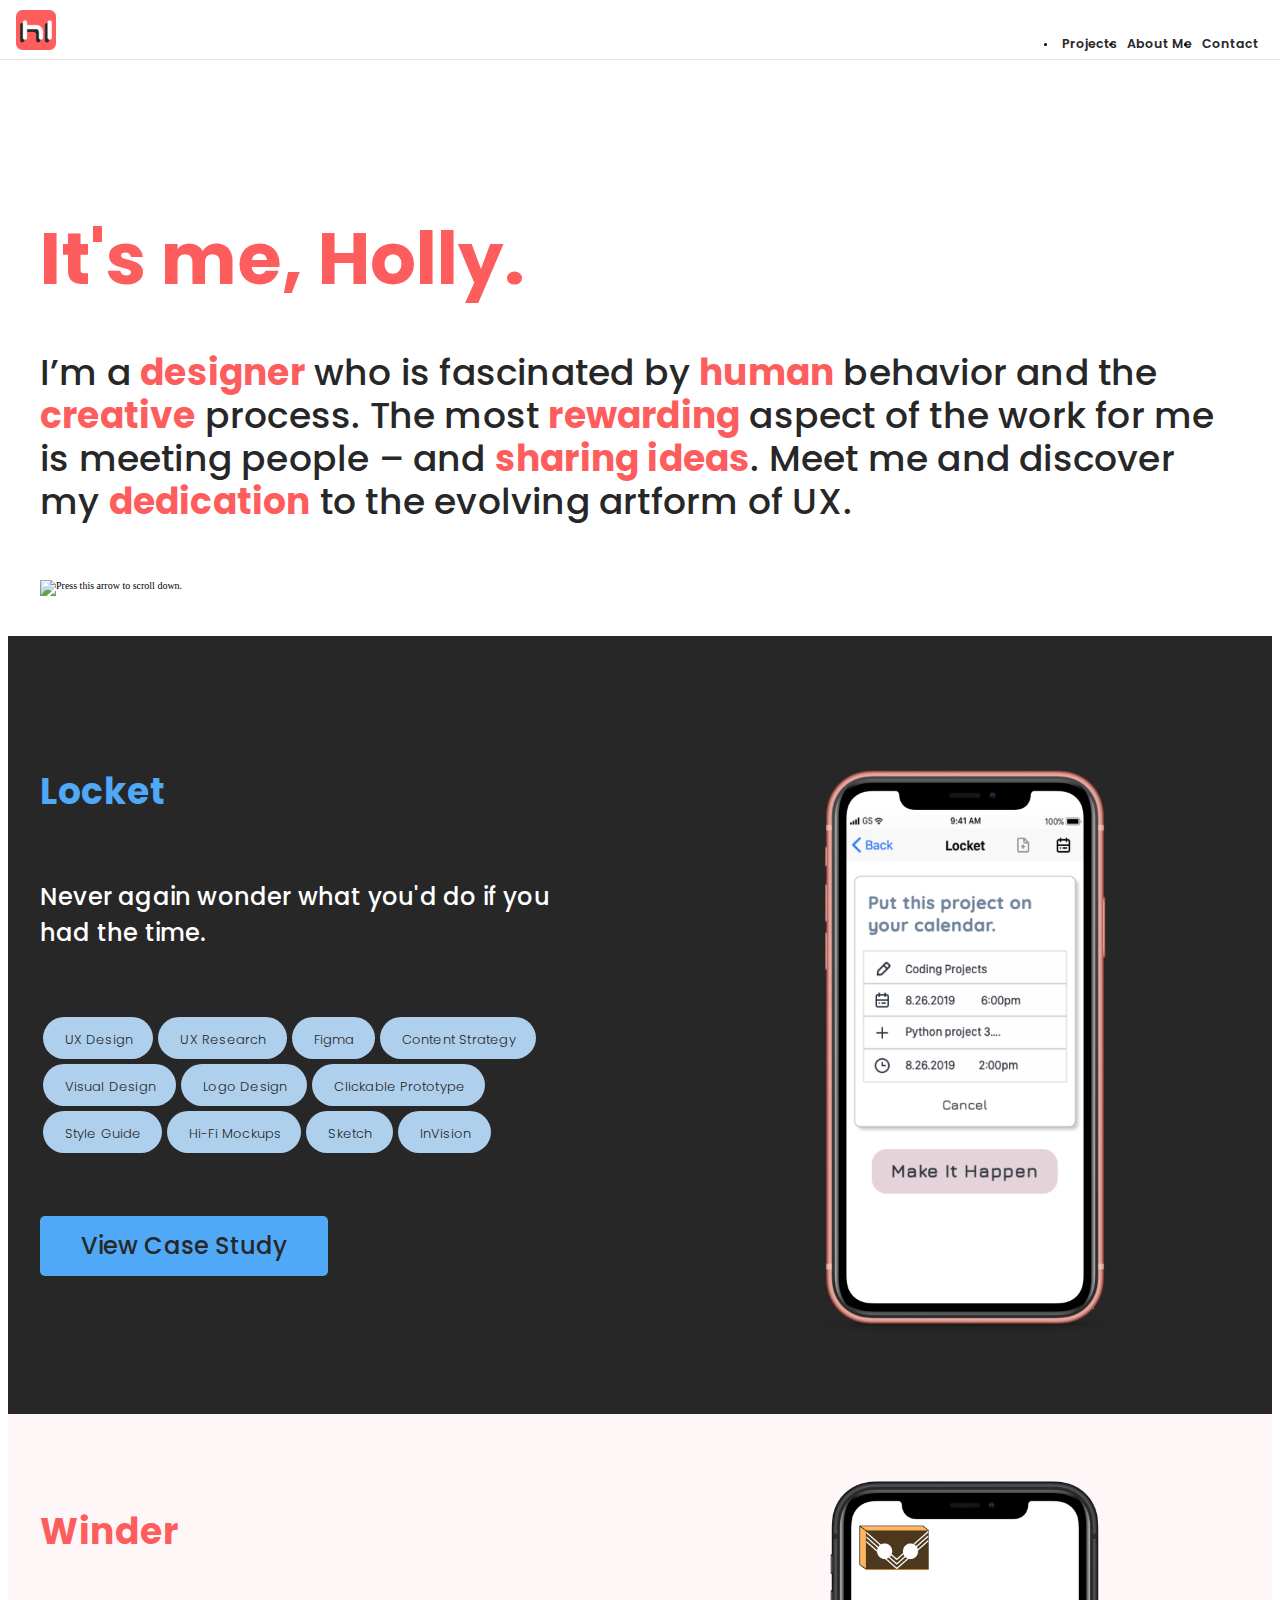
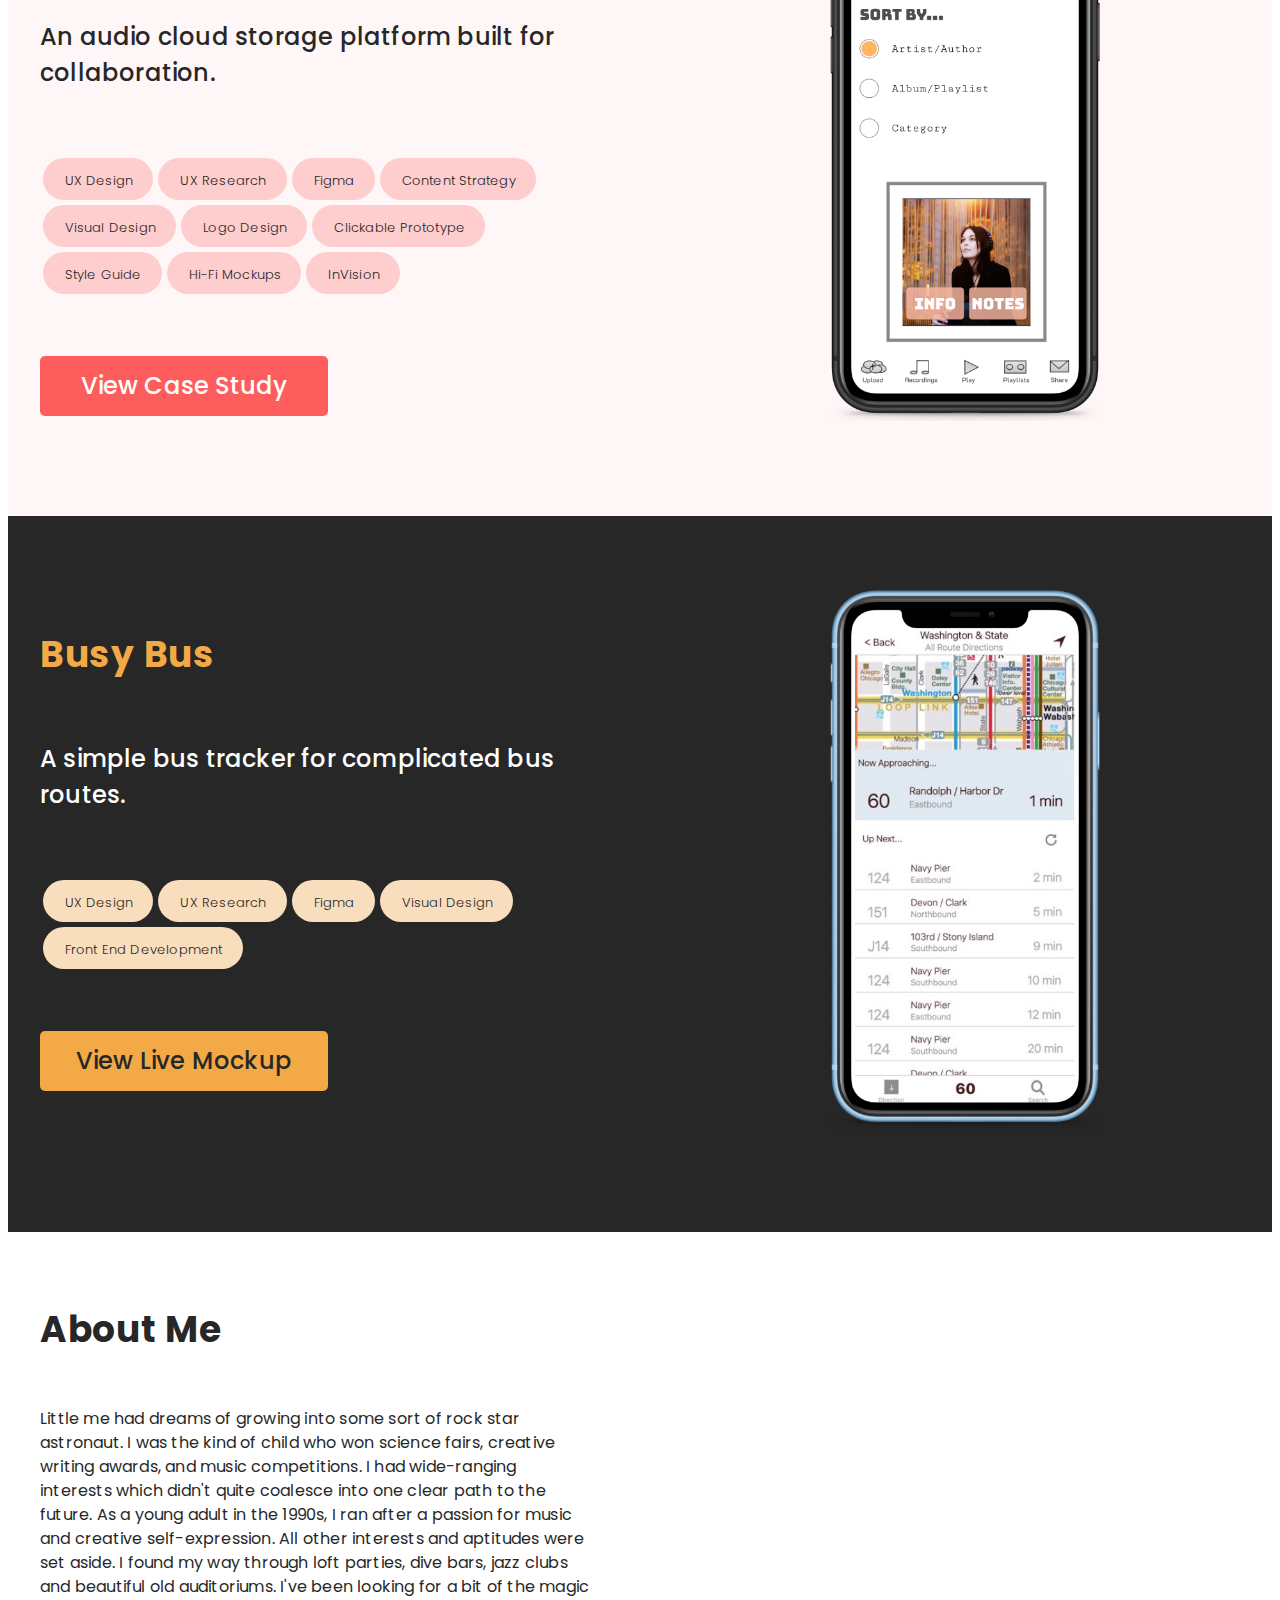
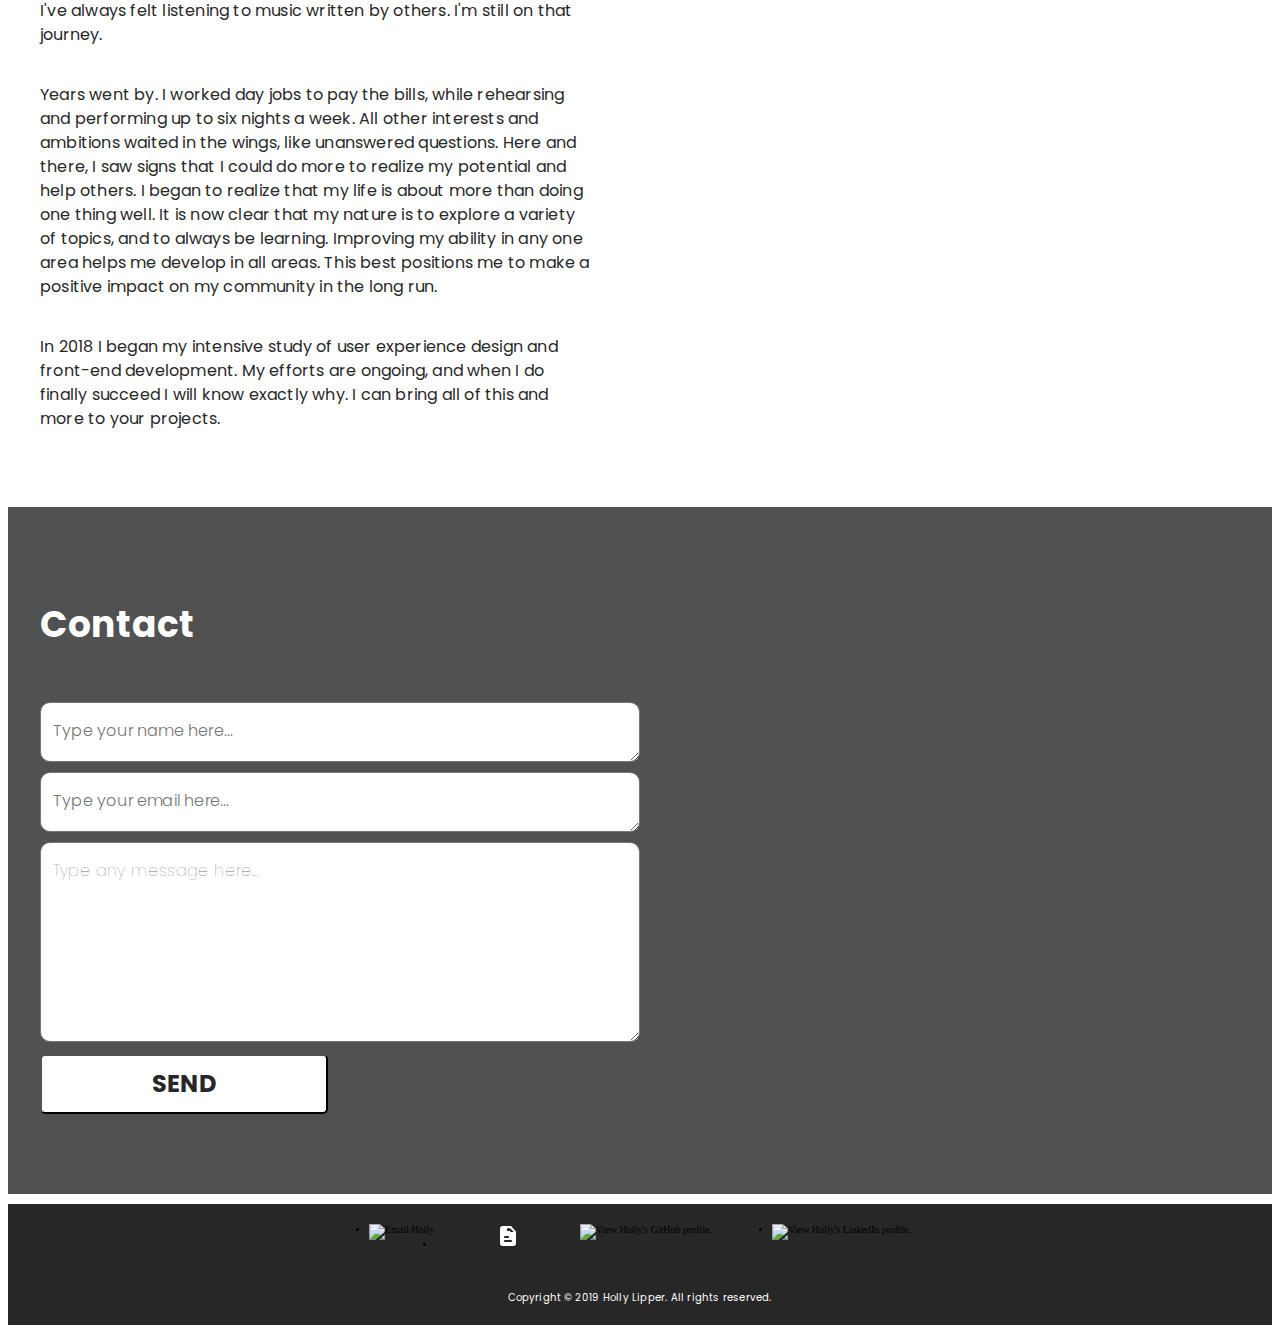
==== commit 78cb0c2b: "took out my photo." ====
--- a/index.html
+++ b/index.html
@@ -186,12 +186,6 @@
               <p>In 2018 I began my intensive study of user experience design and front-end development.  My efforts are ongoing, and when I do finally succeed I will know exactly why.  I can bring all
                 of this and more to your projects.</p>
           </div>
-            <div class="center-image">
-            <figure>
-              <img src="images/portfolio.photo.winter2019.png" class="my-photo" alt="This is a photo of me, taken in late November 2019. I have dark brown hair, and am wearing a grey sweater.">
-              <figcaption></figcaption>
-            </figure>
-          </div>
         </div>
         </article>
         <form id="contact" class="contact" action="https://formspree.io/hollylipper@gmail.com" method="POST">
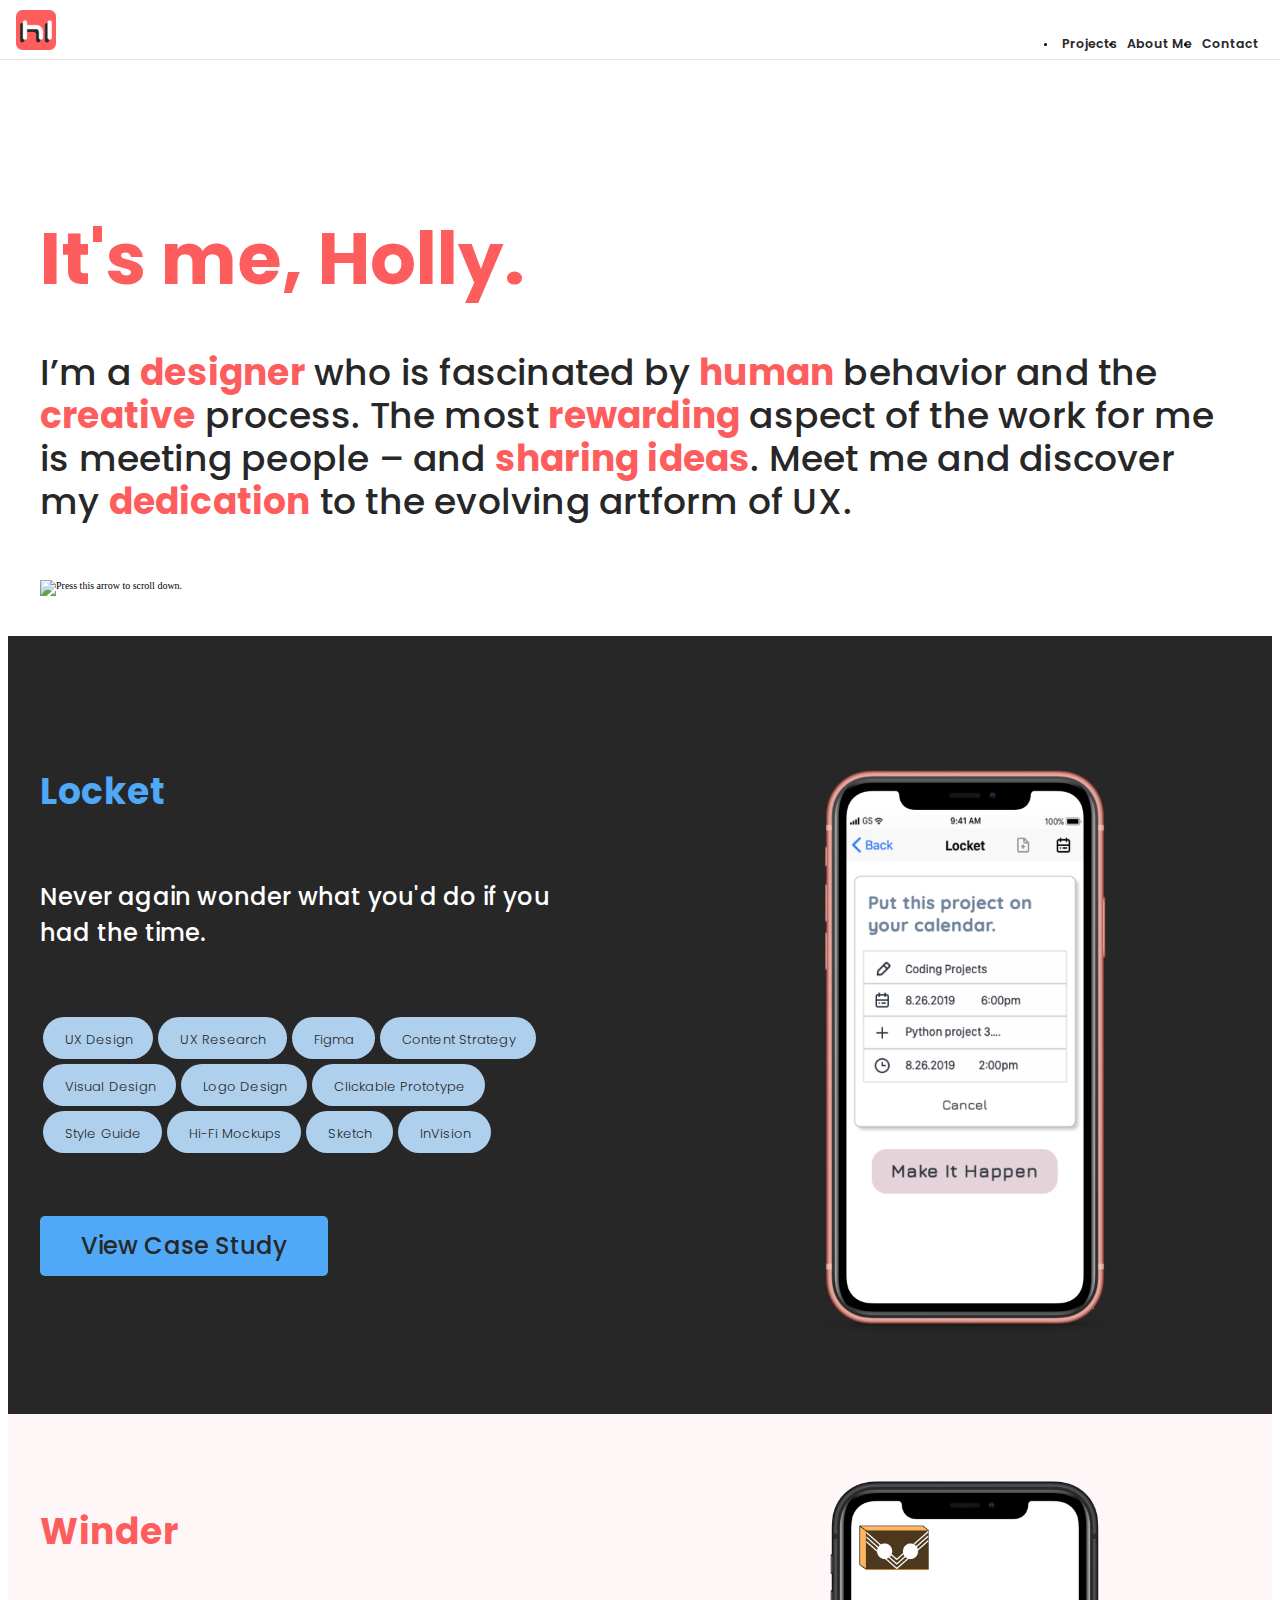
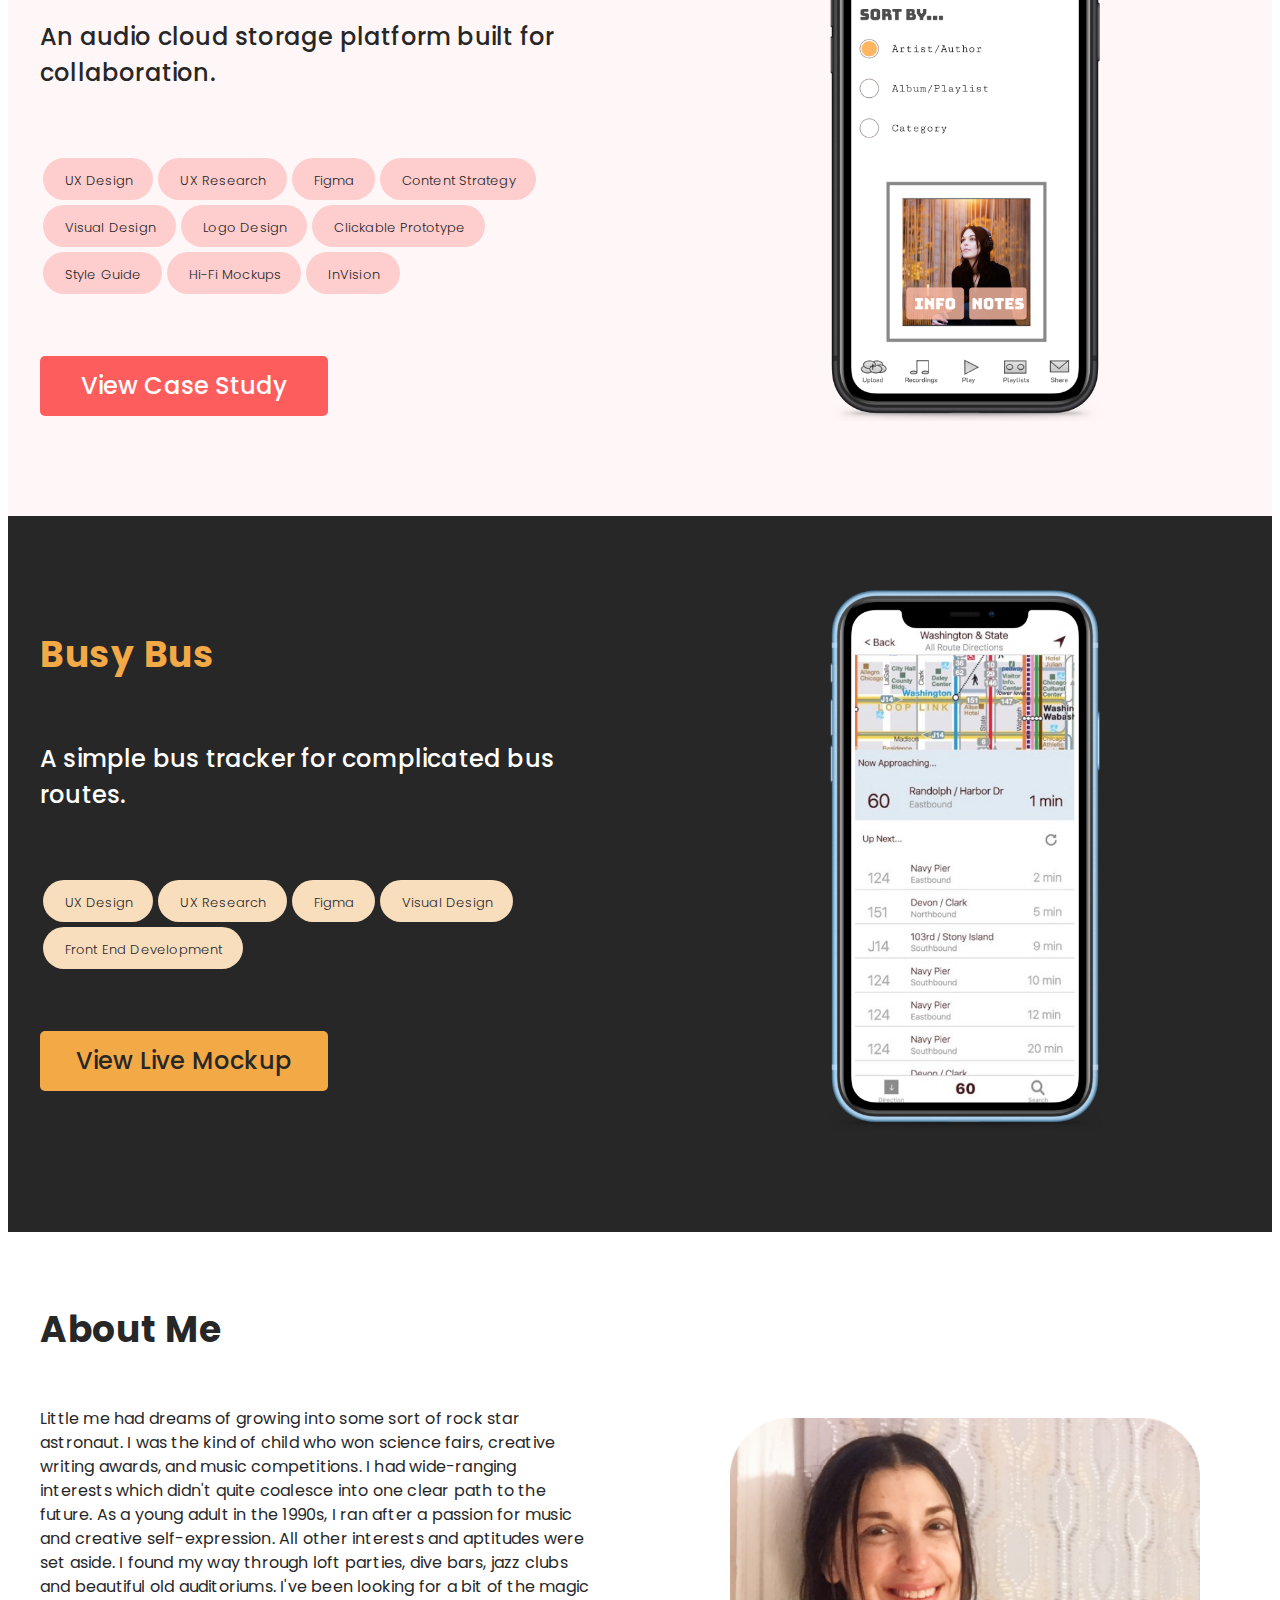
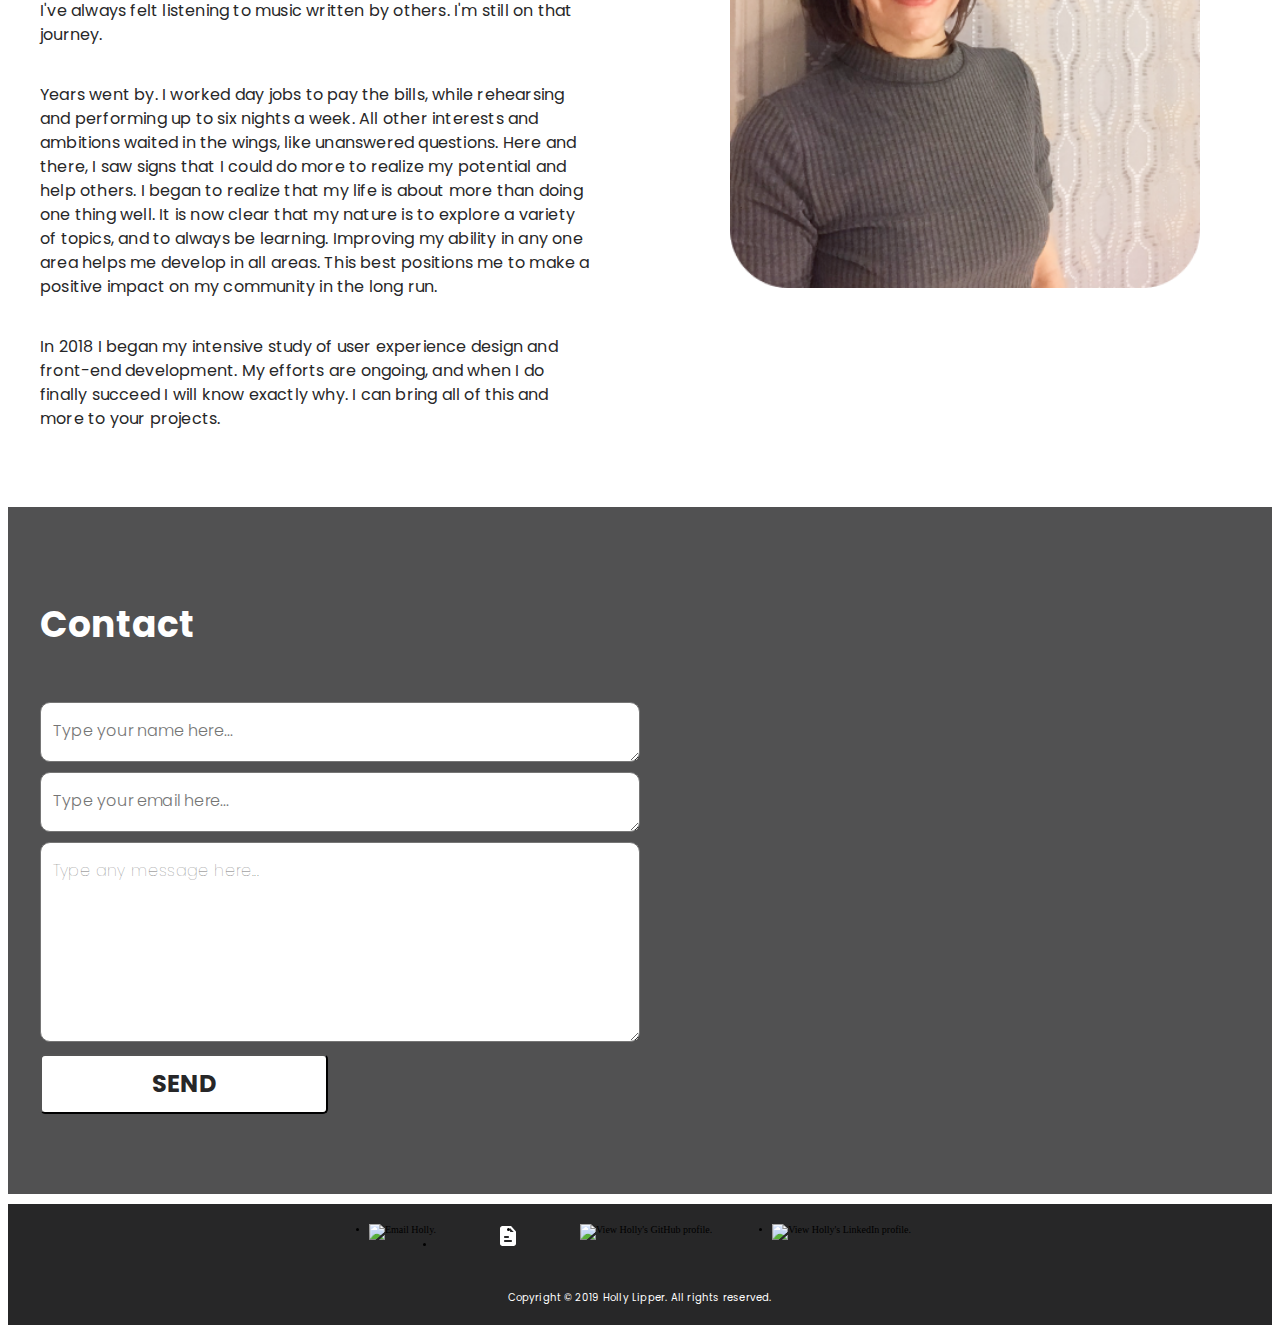
==== commit 30be446d: "put it back in." ====
--- a/index.html
+++ b/index.html
@@ -186,6 +186,12 @@
               <p>In 2018 I began my intensive study of user experience design and front-end development.  My efforts are ongoing, and when I do finally succeed I will know exactly why.  I can bring all
                 of this and more to your projects.</p>
           </div>
+            <div class="center-image">
+            <figure>
+              <img src="images/portfolio.photo.winter2019.png" class="my-photo" alt="This is a photo of me, taken in late November 2019. I have dark brown hair, and am wearing a grey sweater.">
+              <figcaption></figcaption>
+            </figure>
+          </div>
         </div>
         </article>
         <form id="contact" class="contact" action="https://formspree.io/hollylipper@gmail.com" method="POST">
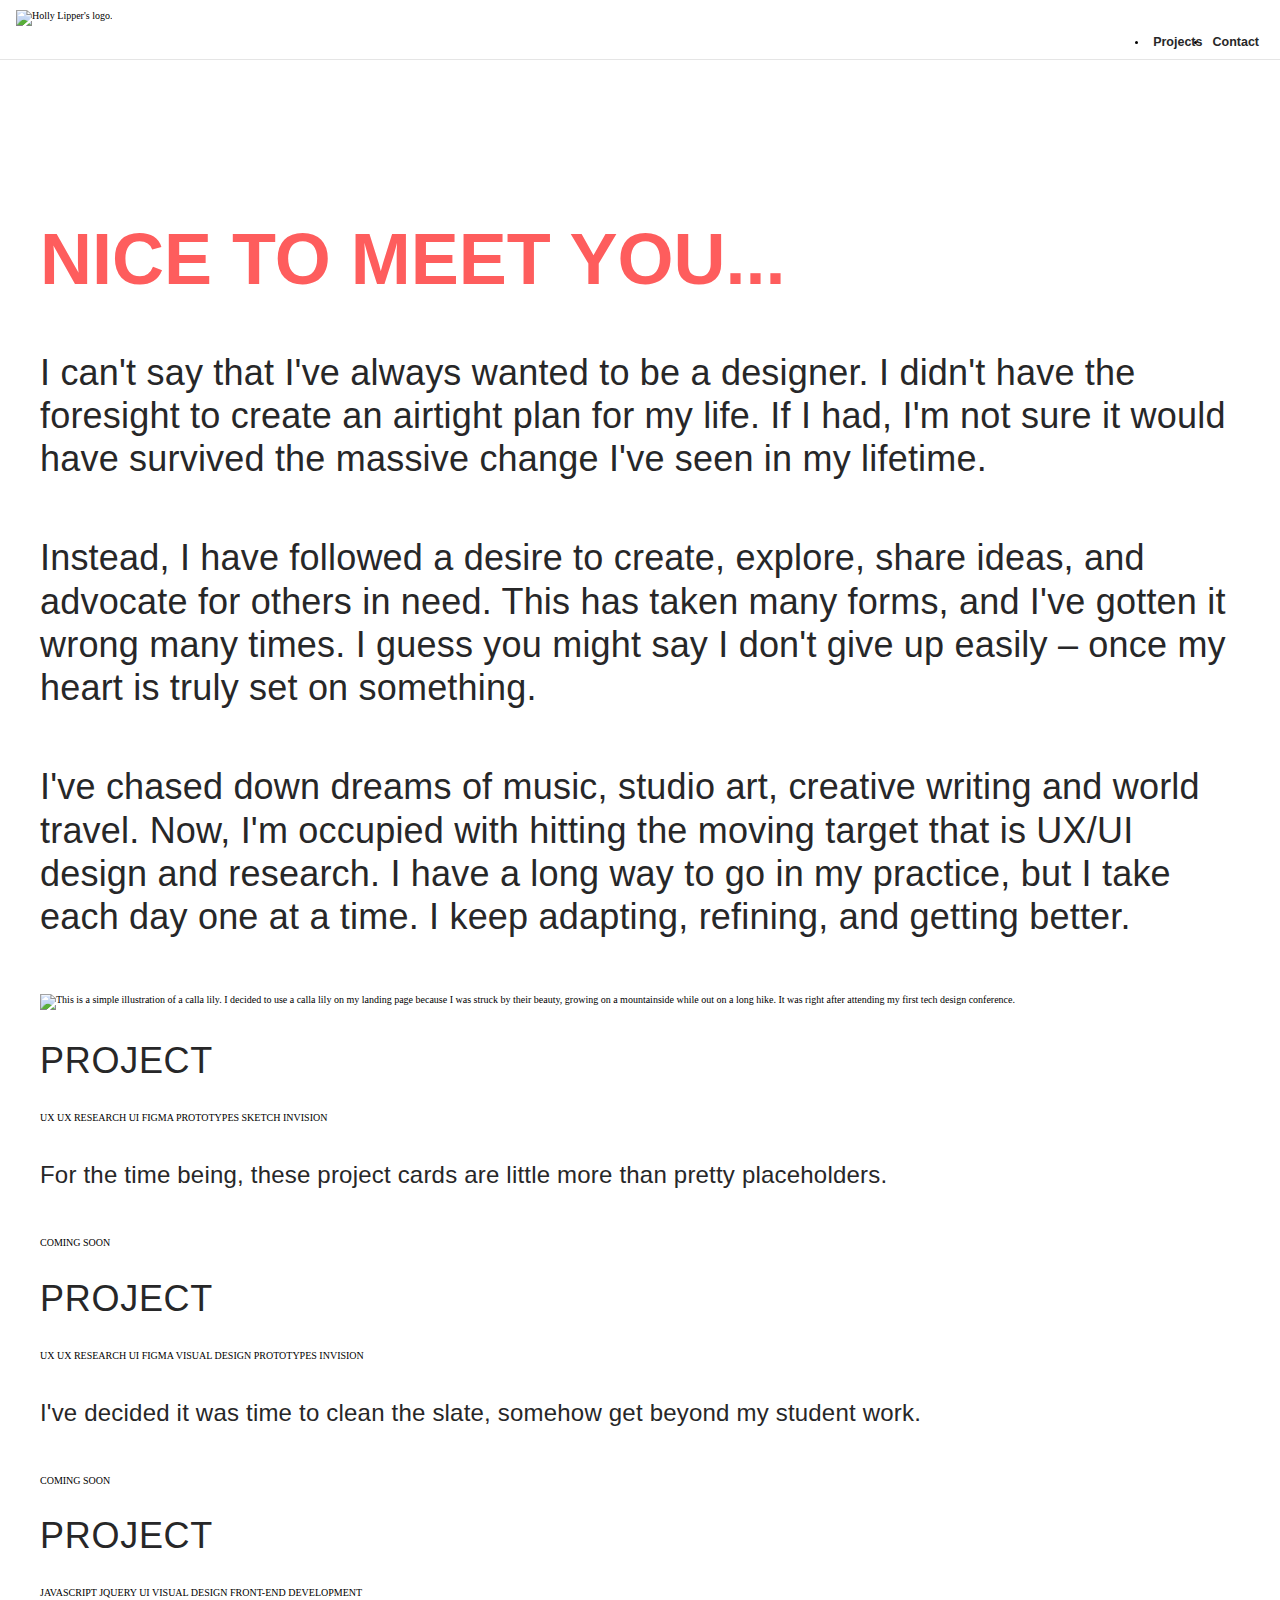
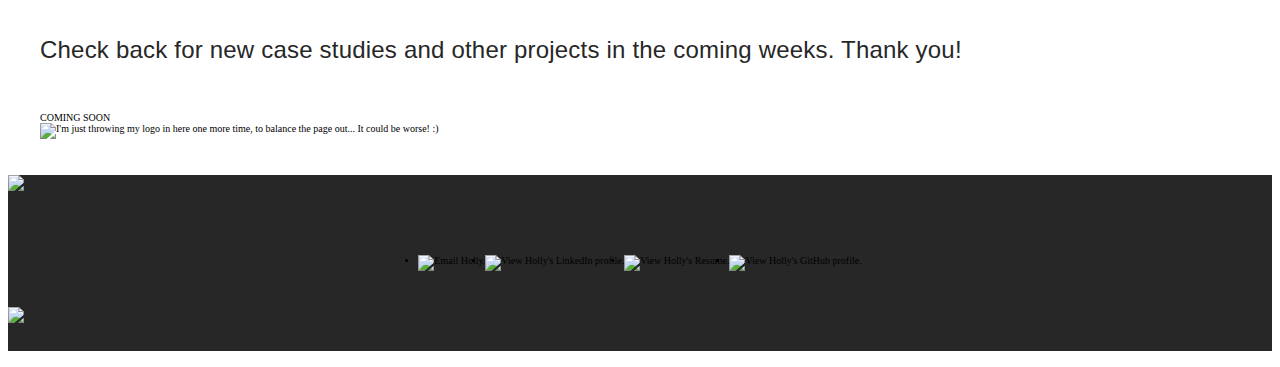
==== commit d4966329: "new landing page summer 2020 html" ====
--- a/index.html
+++ b/index.html
@@ -12,205 +12,124 @@
 <link rel="shortcut icon" href="favicon.ico" type="image/x-icon">
 <link rel="icon" href="favicon.ico" type="image/x-icon">
     <meta charset="utf-8">
-    <title>Holly Lipper | Portfolio 2019 | Home</title>
+    <title>Holly Lipper | Portfolio 2020 | Home</title>
     <link rel="stylesheet" href="css/reset.css">
     <link rel="stylesheet" href="css/style.css">
     <meta name="viewport" content="width=device-width, initial-scale=1">
-    <link href="https://fonts.googleapis.com/css?family=Poppins:300,400,500,600,700,800&display=swap" rel="stylesheet">
+    <link href="https://fonts.googleapis.com/css2?family=Lato&family=Righteous&family=Space+Mono&display=swap" rel="stylesheet">
   </head>
   <body>
     <nav>
         <a href="#hero">
-        <img src="images/logo.12.15.19.png" class="logo" alt="Holly Lipper's logo."></a>
+        <img src="images/Big.Logo.Pink.2020.png" class="logo" alt="Holly Lipper's logo."></a>
         <ul class="nav-links">
-        <li><a href="#project-locket">Projects</a></li>
-        <li><a href="#bio">About Me</a></li>
+        <li><a href="#projects">Projects</a></li>
         <li><a href="#contact">Contact</a></li>
       </ul>
     </nav>
     <div class="container">
       <section id="hero" class="hero">
-        <h1 class="hero-h1">It's me, Holly.</h1>
-        <p class="mini-bio">I’m a <span class="hero-bold">designer</span> who is fascinated by <span class="hero-bold">human</span> behavior and the <span class="hero-bold">creative</span> process.
-          The most <span class="hero-bold">rewarding</span> aspect of the work for me is meeting people – and <span class="hero-bold">sharing ideas</span>.
-          Meet me and discover my <span class="hero-bold">dedication</span> to the evolving artform of UX.
-        </p>
-        <div class="see-more">
-          <a href="#project-locket">
-          <img src="css/chevron-down.svg" class="arrow" alt="Press this arrow to scroll down.">
-        </a>
-      </div>
-        </section>
-    </div>
-    <section id="project-locket" class="project-locket">
-      <div class="container">
-        <div class="text">
-          <h2>Locket</h2>
-          <h3>Never again wonder what you'd do if you had the time.</h3>
-            <section class="chipbox-locket">
-          <span class="mdl-chip-locket">
-            <span class="mdl-chip__text">UX Design</span>
+        <div class="hero-text">
+        <h1 class="hero-h1">NICE TO MEET YOU...</h1>
+        <p class="mini-bio">I can't say that I've always wanted to be a designer.  I didn't have the foresight to create an airtight plan for my life.  If I had, I'm not sure it would have survived the massive change I've seen in my lifetime.</p>
+        <p class="mini-bio">Instead, I have followed a desire to create, explore, share ideas, and advocate for others in need. This has taken many forms, and I've gotten it wrong many times. I guess you might say I don't give up easily – once my heart is truly set on something.</p>
+        <p class="mini-bio">I've chased down dreams of music, studio art, creative writing and world travel.  Now, I'm occupied with hitting the moving target that is UX/UI design and research.  I have a long way to go in my practice, but I take each day one at a time.  I keep adapting, refining, and getting better.</p>
+        </div>
+        <div class="calla">
+        <img src="images/Calla.Lily.png" class="calla-lily" alt="This is a simple illustration of a calla lily.  I decided to use a calla lily on my landing page because I was struck by their beauty, growing on a mountainside while out on a long hike.   It was right after attending my first tech design conference.">
+        </div>
+      </section>
+        <section id="projects" class="projects">
+        <div class="project-card">
+          <h2>PROJECT</h2>
+          <section class="chipbox">
+          <span class="UXchip">
+            <span class="chip__text">UX</span>
           </span>
-          <span class="mdl-chip-locket">
-            <span class="mdl-chip__text">UX Research</span>
+          <span class="RESEARCHchip">
+            <span class="chip__text">UX RESEARCH</span>
           </span>
-          <span class="mdl-chip-locket">
-            <span class="mdl-chip__text">Figma</span>
+          <span class="UIchip">
+            <span class="chip__text">UI</span>
           </span>
-          <span class="mdl-chip-locket">
-            <span class="mdl-chip__text">Content Strategy</span>
+          <span class="FIGMAchip">
+            <span class="chip__text">FIGMA</span>
           </span>
-          <span class="mdl-chip-locket">
-            <span class="mdl-chip__text">Visual Design</span>
+          <span class="PROTOTYPEchip">
+            <span class="chip__text">PROTOTYPES</span>
           </span>
-          <span class="mdl-chip-locket">
-            <span class="mdl-chip__text">Logo Design</span>
-          </span>
-          <span class="mdl-chip-locket">
-            <span class="mdl-chip__text">Clickable Prototype</span>
-          </span>
-          <span class="mdl-chip-locket">
-            <span class="mdl-chip__text">Style Guide</span>
-          </span>
-              <span class="mdl-chip-locket">
-          <span class="mdl-chip__text">Hi-Fi Mockups</span>
-              </span>
-              <span class="mdl-chip-locket">
-          <span class="mdl-chip__text">Sketch</span>
+              <span class="SKETCHchip">
+          <span class="chip__text">SKETCH</span>
             </span>
-              <span class="mdl-chip-locket">
-          <span class="mdl-chip__text">InVision</span>
+              <span class="INVISIONchip">
+          <span class="chip__text">INVISION</span>
             </span>
           </section>
-          <div class="button-box">
-          <a href="project2.html" class="button-locket">View Case Study</a>
+              <h3>For the time being, these project cards are little more than pretty placeholders.</h3>
+          <div class="project-button">COMING SOON</div>
         </div>
-        </div>
-        <div class="center-image">
-          <figure>
-            <img src="images/locket-mobile.png" class="locket-pic" alt="A screenshot of the Locket web app's project card form.">
-            <figcaption></figcaption>
-          </figure>
-        </div>
-      </div>
-    </section>
-      <section id="project-winder" class="project-winder">
-        <div class="container">
-          <div class="text">
-            <h2>Winder</h2>
-            <h3>An audio cloud storage platform built for collaboration.</h3>
-              <section class="chipbox-winder">
-            <span class="mdl-chip-winder">
-              <span class="mdl-chip__text">UX Design</span>
+          <div class="project-card">
+            <h2>PROJECT</h2>
+              <section class="chipbox">
+            <span class="UXchip">
+              <span class="chip__text">UX</span>
             </span>
-            <span class="mdl-chip-winder">
-              <span class="mdl-chip__text">UX Research</span>
+            <span class="RESEARCHchip">
+              <span class="chip__text">UX RESEARCH</span>
             </span>
-            <span class="mdl-chip-winder">
-              <span class="mdl-chip__text">Figma</span>
+            <span class="UIchip">
+              <span class="chip__text">UI</span>
             </span>
-            <span class="mdl-chip-winder">
-              <span class="mdl-chip__text">Content Strategy</span>
+            <span class="FIGMAchip">
+              <span class="chip__text">FIGMA</span>
             </span>
-            <span class="mdl-chip-winder">
-              <span class="mdl-chip__text">Visual Design</span>
+            <span class="VISUALDESIGNchip">
+              <span class="chip__text">VISUAL DESIGN</span>
             </span>
-            <span class="mdl-chip-winder">
-              <span class="mdl-chip__text">Logo Design</span>
+            <span class="PROTOTYPEchip">
+              <span class="chip__text">PROTOTYPES</span>
             </span>
-            <span class="mdl-chip-winder">
-              <span class="mdl-chip__text">Clickable Prototype</span>
-            </span>
-            <span class="mdl-chip-winder">
-              <span class="mdl-chip__text">Style Guide</span>
-            </span>
-                <span class="mdl-chip-winder">
-            <span class="mdl-chip__text">Hi-Fi Mockups</span>
-                </span>
-                <span class="mdl-chip-winder">
-            <span class="mdl-chip__text">InVision</span>
+                <span class="INVISIONchip">
+            <span class="chip__text">INVISION</span>
               </span>
             </section>
-            <div class="button-box">
-            <a href="project.html" class="button">View Case Study</a>
+            <h3>I've decided it was time to clean the slate, somehow get beyond my student work.</h3>
+            <div class="project-button">COMING SOON</div>
           </div>
-          </div>
-          <div class="center-image">
-            <figure>
-              <img src="images/winder-mobile.png" class="winder-pic" alt="A screenshot of the mobile dashboard of the Winder site.">
-              <figcaption></figcaption>
-            </figure>
-          </div>
-        </div>
-      </section>
-        <section class="project-busybus">
-          <div class="container">
-            <div class="text">
-              <h2>Busy Bus</h2>
-              <h3>A simple bus tracker for complicated bus routes.</h3>
-              <section class="chipbox-busybus">
-                <span class="mdl-chip-busybus">
-                <span class="mdl-chip__text">UX Design</span>
+            <div class="project-card">
+              <h2>PROJECT</h2>
+              <section class="chipbox">
+                <span class="JAVASCRIPTchip">
+                <span class="chip__text">JAVASCRIPT</span>
                 </span>
-                <span class="mdl-chip-busybus">
-                <span class="mdl-chip__text">UX Research</span>
+                <span class="JQUERYchip">
+                <span class="chip__text">JQUERY</span>
                 </span>
-                <span class="mdl-chip-busybus">
-                <span class="mdl-chip__text">Figma</span>
+                <span class="UIchip">
+                <span class="chip__text">UI</span>
                 </span>
-                <span class="mdl-chip-busybus">
-                <span class="mdl-chip__text">Visual Design</span>
+                <span class="VISUALDESIGNchip">
+                <span class="chip__text">VISUAL DESIGN</span>
                 </span>
-                <span class="mdl-chip-busybus">
-                <span class="mdl-chip__text">Front End Development</span>
+                <span class="FRONTENDchip">
+                <span class="chip__text">FRONT-END DEVELOPMENT</span>
                 </span>
               </section>
-              <div class="button-box">
-              <a href="https://hlipper.github.io/fe-fundamentals-busybus/" class="button-busybus" target="_blank">View Live Mockup</a>
+              <h3>Check back for new case studies and other projects in the coming weeks.  Thank you!</h3>
+              <div class="project-button">COMING SOON</div>
             </div>
-            </div>
-            <div class="center-image">
-          <figure>
-            <img src="images/busybus-mobile.png" class="busybus-pic" alt="A screenshot of the Busy Bus app's main dashboard.">
-            <figcaption></figcaption>
-          </figure>
-        </div>
-        </div>
         </section>
-        <article id="bio" class="bio">
-          <div class="container">
-        <div class="text">
-          <h2>About Me</h2>
-              <p>Little me had dreams of growing into some sort of rock star astronaut. I was the kind of child who won science fairs, creative writing awards, and music competitions. I had wide-ranging interests which didn't quite coalesce into one clear path to the future. As a young adult in the 1990s, I ran after a passion for music and creative self-expression. All other interests and aptitudes were set aside.  I found my way through loft parties, dive bars, jazz clubs and beautiful old auditoriums.  I've been looking for a bit of the magic I've always felt listening to music written by others. I'm still on that journey.</p>
-              <p>Years went by.  I worked day jobs to pay the bills, while rehearsing and performing up to six nights a week.  All other interests and ambitions waited in the wings, like unanswered questions.  Here and there, I saw signs that I could do more to realize my potential and help others.  I began to realize that my life is about more than doing one thing well.  It is now clear that my nature is to explore a variety of topics, and to always be learning.  Improving my ability in any one area helps me develop in all areas.  This best positions me to make a positive impact on my community in the long run.</p>
-              <p>In 2018 I began my intensive study of user experience design and front-end development.  My efforts are ongoing, and when I do finally succeed I will know exactly why.  I can bring all
-                of this and more to your projects.</p>
-          </div>
-            <div class="center-image">
-            <figure>
-              <img src="images/portfolio.photo.winter2019.png" class="my-photo" alt="This is a photo of me, taken in late November 2019. I have dark brown hair, and am wearing a grey sweater.">
-              <figcaption></figcaption>
-            </figure>
-          </div>
-        </div>
-        </article>
-        <form id="contact" class="contact" action="https://formspree.io/hollylipper@gmail.com" method="POST">
-          <div class="container">
-          <h2>Contact</h2>
-            <textarea  name="name" class="name" required="required" placeholder="Type your name here..."></textarea>
-            <textarea  name="email" class="email" required="required" placeholder="Type your email here..."></textarea>
-            <textarea  name="message" class="message" required="required" placeholder="Type any message here..."></textarea>
-            <button type="submit" class="contact-button" value="SEND">SEND</button>
-          </div>
-        </form>
-        <footer class="footer">
+        <div class="big-logo"><img src="images/Big.Logo.White.2020.png" class="big-logo-white" alt="I'm just throwing my logo in here one more time, to balance the page out...  It could be worse!  :)"></div>
+      </div>
+        <footer id="contact" class="footer">
+          <p class="footer-p1"><img src="images/portfolio.copyright.icon.2020.svg" class="footer-icon" alt="Copyright symbol.">Copyright 2020 Holly Lipper. All rights reserved.</p>
           <ul class="social-links">
-            <li><a href="mailto:hollylipper@gmail.com" target="_blank"><img src="css/email.svg" class="email-icon" alt="Email Holly."></a></li>
-            <li><a href="images/Holly_Lipper_Resume_2020.pdf" target="_blank"><img src="css/file-text.svg" class="resume-icon" alt="View Holly's Resume."></a></li>
-            <li><a href="https://github.com/hlipper" target="_blank"><img src="css/github.svg"  class="github-icon" alt="View Holly's GitHub profile."></a></li>
-            <li><a href="https://www.linkedin.com/in/hollylipper/" target="_blank"><img src="css/linkedin.svg"  class="linkedin-icon" alt="View Holly's LinkedIn profile."></a></li>
+            <li><a href="mailto:hollylipper@gmail.com" target="_blank"><img src="images/portfolio.email.icon.2020.svg" class="footer-icon" alt="Email Holly."></a></li>
+            <li><a href="https://www.linkedin.com/in/hollylipper/" target="_blank"><img src="images/portfolio.linkedin.icon.2020.svg"  class="footer-icon" alt="View Holly's LinkedIn profile."></a></li>
+            <li><a href="images/HOLLY_LIPPER_2020_CV.pdf" target="_blank"><img src="images/portfolio.resume.icon.2020.svg" class="footer-icon" alt="View Holly's Resume."></a></li>
+            <li><a href="https://github.com/hlipper" target="_blank"><img src="images/portfolio.github.icon.2020.svg"  class="footer-icon" alt="View Holly's GitHub profile."></a></li>
           </ul>
-        <p class="footer-p">Copyright © 2019 Holly Lipper.  All rights reserved.</p>
+          <p class="footer-p2"><a href="https://blueilexmusic.bandcamp.com/" target="_blank"><img src="images/portfolio.music.icon.2020.svg" class="music-icon" alt="Visit Holly's secret music page."></a></p>
         </footer>
       </body>
     </html>
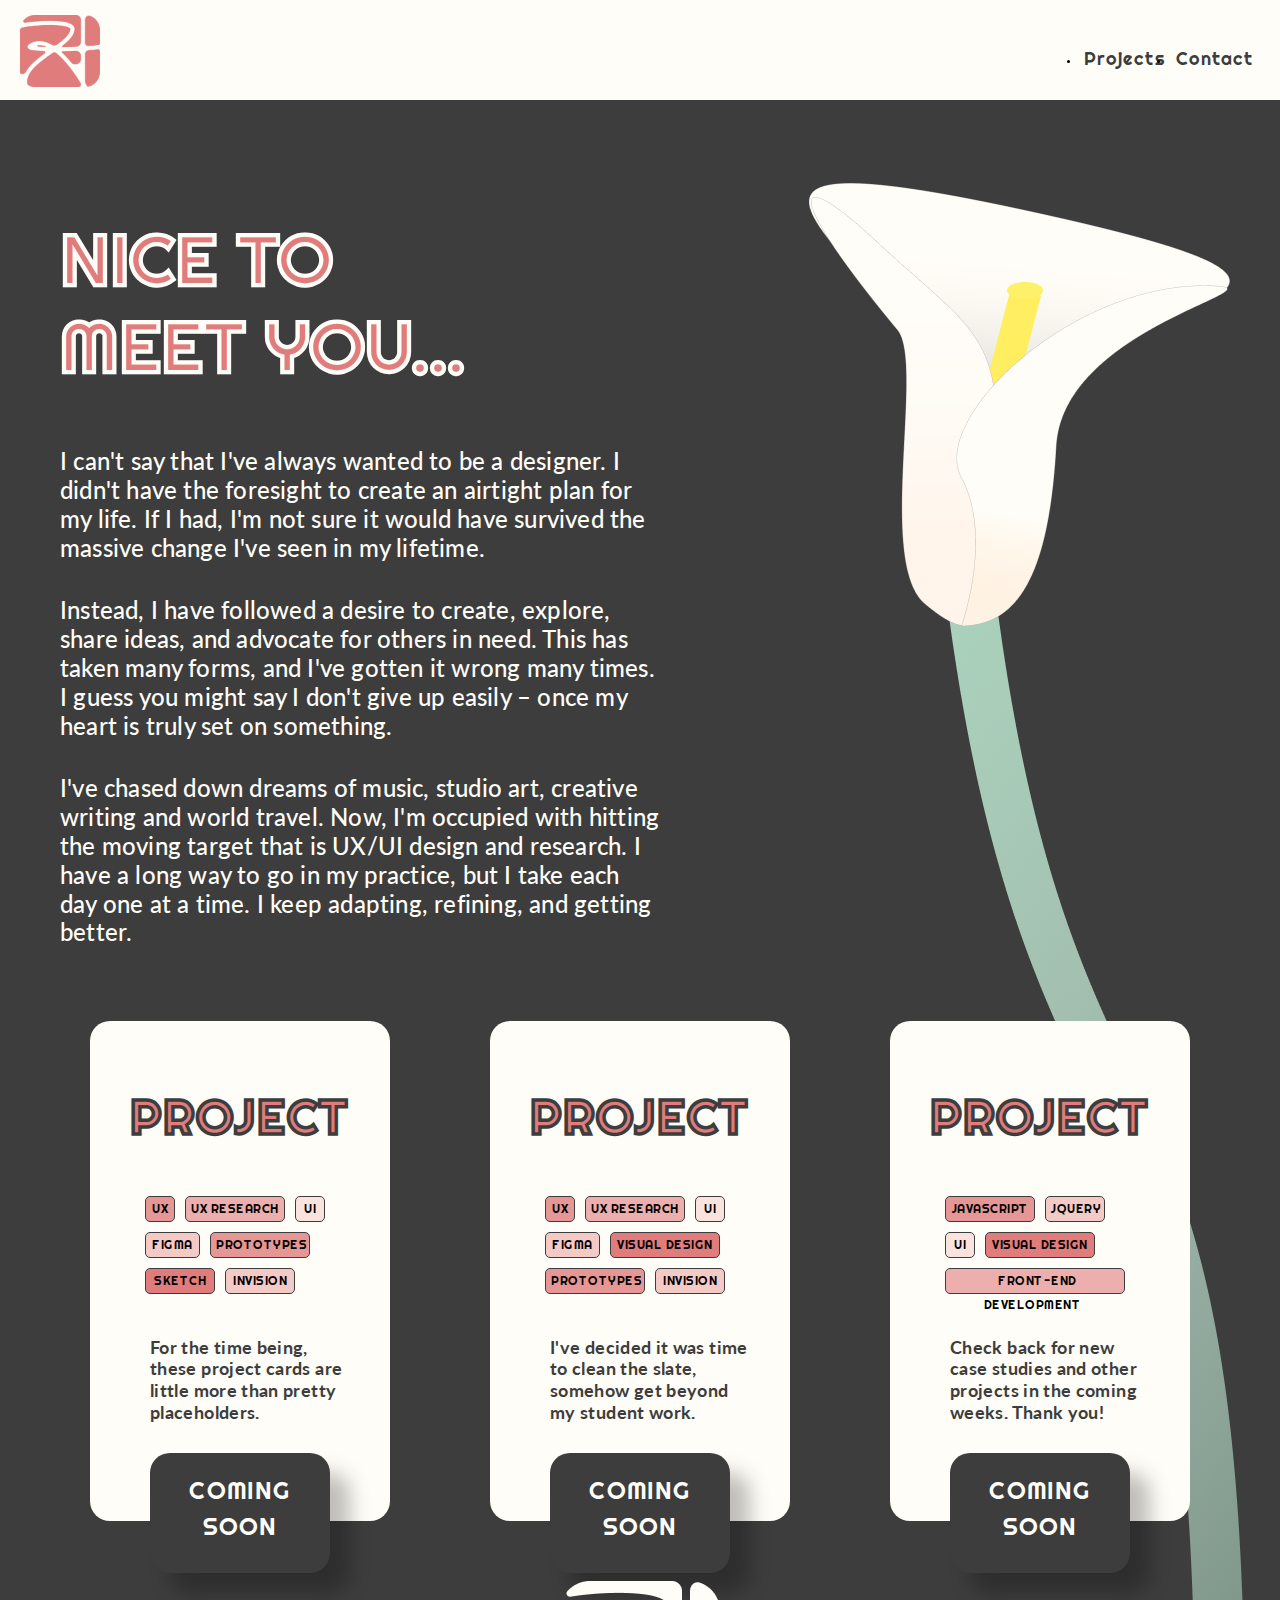
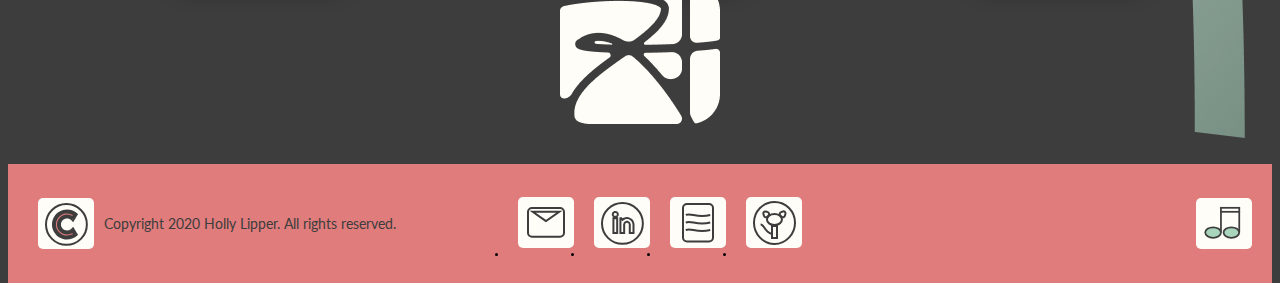
==== commit 025664e1: "fixed calla lily on mobile." ====
--- a/index.html
+++ b/index.html
@@ -36,7 +36,7 @@
         <p class="mini-bio">I've chased down dreams of music, studio art, creative writing and world travel.  Now, I'm occupied with hitting the moving target that is UX/UI design and research.  I have a long way to go in my practice, but I take each day one at a time.  I keep adapting, refining, and getting better.</p>
         </div>
         <div class="calla">
-        <img src="images/Calla.Lily.png" class="calla-lily" alt="This is a simple illustration of a calla lily.  I decided to use a calla lily on my landing page because I was struck by their beauty, growing on a mountainside while out on a long hike.   It was right after attending my first tech design conference.">
+        <img src="images/calla.lily.png" class="calla-lily" alt="This is a simple illustration of a calla lily.  I decided to use a calla lily on my landing page because I was struck by their beauty, growing on a mountainside while out on a long hike.   It was right after attending my first tech design conference.">
         </div>
       </section>
         <section id="projects" class="projects">
--- a/css/style.css
+++ b/css/style.css
@@ -3,30 +3,33 @@
   font-size: 10px;
   margin: 0 auto;
   scroll-behavior: smooth;
+  width: auto;
+}
+
+body {
+  background-color: #3d3d3d;
+  background-image: url("../images/calla.lily.full.page.png");
+  background-repeat: no-repeat;
+  background-position: top;
+  background-attachment: fixed;
+  background-size: auto;
+  background-attachment: scroll;
+  height: 100vh;
+
+
 }
 
 .container {
   align-items: center;
   margin: auto;
   max-width: 1200px;
-  padding: 2rem;
-}
-
-.container h3 {
-  padding-bottom: 2rem;
-  padding-top: 1rem;
-}
-
-.container p {
-  padding-bottom: 2rem;
 }
 
 /*tab bar nav*/
 nav {
-  background-color: #ffffff;
-  border-bottom: .01rem solid #e5e5e5;
-  box-sizing: border-box;
-  height: 5.99rem;
+  background-color: #FFFDF7;
+  box-sizing: border-box;
+  height: 10rem;
   left: 0rem;
   mix-blend-mode: normal;
   position: fixed;
@@ -39,62 +42,73 @@
   align-items: center;
   display: flex;
   float: right;
-  margin-right: 1.6rem;
-  padding-bottom: 2.5rem;
-  padding-top: 2.5rem;
+  line-height: 150%;
+  margin-right: 2rem;
+  padding-bottom: 3.5rem;
+  padding-top: 3.5rem;
+  text-align: center;
   text-decoration: none;
 }
+.nav-links li {
+  height: 3rem;
+  text-align: center;
+  width: 9rem;
+
+}
 
 .nav-links a {
   align-items: center;
-  color: #272728;
-  font-family: "Poppins", sans-serif;
-  font-size: 1.25rem;
-  font-weight: 600;
-  padding: .5rem;
+  color: #3D3D3D;
+  font-family: "Righteous", sans-serif;
+  font-size: 1.8rem;
+  letter-spacing: 0.05em;
+  line-height: 150%;
   text-align: center;
   text-decoration: none;
 }
+
 
 .logo {
   border: 0;
-  margin-left: 1.6rem;
+  margin-left: 2rem;
+  padding-bottom: 1.5rem;
+  padding-top: 1.5rem;
+  width: 8rem;
+}
+
+/*hero*/
+
+.hero {
+  padding-top: 16rem;
+  padding-bottom: 2rem;
+}
+
+
+.hero h1 {
+  color: #E07C7C;
+  font-family: "Righteous", sans-serif;
+  font-size: 7.2rem;
+  line-height: 120%;
+  max-width: 45rem;
+  -webkit-text-stroke-width: 2px;
+  -webkit-text-stroke-color: #FFFDF7;;
+  padding-left: 2rem;
+  padding-right: 2rem;
   padding-bottom: 1rem;
-  padding-top: 1rem;
-  width: 4rem;
-}
-
-/*hero*/
-
-.hero {
-  padding-top: 6rem;
-}
-
-.hero-bold {
-  color: #FE5D5D;
-  font-weight: bolder;
-}
-
-.hero h1 {
-  color: #FE5D5D;
-  font-family: "Poppins", sans-serif;
-  font-size: 5.4rem;
-  font-style: normal;
-  font-weight: 700;
-  line-height: 120%;
-  padding-top: 2rem;
   z-index: 2;
 }
 
 .mini-bio {
-  color: #272728;
-  font-family: "Poppins", sans-serif;
+  color: #FFFDF7;
+  font-family: "Lato", sans-serif;
   font-size: 2.4rem;
-  font-style: normal;
   font-weight: 500;
   letter-spacing: 0.02rem;
   line-height: 120%;
-  margin-top: 2rem;
+  max-width: 60rem;
+  padding-left: 2rem;
+  padding-right: 2rem;
+  padding-bottom: 1rem;
 }
 
 a {
@@ -102,2132 +116,471 @@
   text-decoration: none;
 }
 
-@keyframes bounce {
-  from {height: 6rem; padding-bottom: 2rem;}
-  to {height: 8rem; padding-bottom: 2rem;}
-}
-
-.see-more .arrow {
+.calla-lily {
+  display: none;
+}
+
+/*projects*/
+
+.projects {
+  align-items: center;
+  display: flex;
+  flex-direction: row;
+  flex-wrap: wrap;
+  justify-content: space-around;
+  margin-bottom: 4rem;
+}
+
+.project-card {
+  align-content: center;
+  background-color: #FFFDF7;
+  border-radius: 2rem;
+  height: 50rem;
+  margin: 2rem;
+  max-width: 30rem;
+  min-width: 30rem;
+  text-align: center;
+
+}
+
+.project-card h2 {
   align-self: center;
-  animation-name: bounce;
-  animation-delay: 5s;
-  animation-duration: 1s;
-  animation-iteration-count: 6;
-  animation-direction: alternate-reverse;
-  animation-timing-function: ease-in-out;
-  height: 8rem;
-  text-align: center;
-  padding-bottom: 2rem;
+  color: #E07C7C;
+  font-family: "Righteous", sans-serif;
+  font-size: 4.8rem;
+  line-height: 150%;
+  height: 6rem;
+  -webkit-text-stroke-width: 2px;
+  -webkit-text-stroke-color: #3D3D3D;
+  padding-bottom: 1rem;
+  padding-top: 2rem;
+  letter-spacing: 0.2rem;
+  text-align: center;
   width: 100%;
 }
 
-.winder-pic {
-  width: 28.8rem;
-}
-
-.locket-pic {
-  padding-top: 2rem;
-  width: 28rem;
-}
-
-.winder-pic-testing {
-  padding-bottom: 2rem;
-  padding-top: 2rem;
+.project-card h3 {
+  color: #3d3d3d;
+  font-family: "Lato",sans-serif;
+  font-size: 1.8rem;
+  line-height: 120%;
+  display: flex;
+  align-items: center;
+  letter-spacing: 0.02em;
+  margin-left: 5rem;
+  margin-right: 5rem;
+  text-align: left;
+  padding: 1rem;
   width: 20rem;
 }
 
-
-.busybus-pic {
-  width: 28.8rem;
-}
-
-h3 {
-  align-items: center;
-  color: #272728;
-  font-family: "Poppins",sans-serif;
-  font-size: 2.4rem;
-  font-style: normal;
-  font-weight: 500;
-  letter-spacing: 0.02rem;
-  line-height: 150%;
-}
-
-.bio {
-  padding-bottom: 2rem;
-  padding-top: 2rem;
-}
-
-.bio h2 {
-  color: #272728;
-  font-size: 3.6rem;
-  font-weight: bold;
-  padding-bottom: 2rem;
-}
-
-.bio h3 {
-  align-items: center;
-  color: #272728;
-  display: flex;
-  font-family: "Poppins",sans-serif;
-  font-size: 2.4rem;
-  font-style: normal;
-  font-weight: 600;
-  letter-spacing: 0.02rem;
-}
-
-.bio p {
-  max-width: 55rem;
-  padding-bottom: 2rem;
-}
-
-.my-photo {
-  width: 28rem;
-}
-
-.project-winder {
-  background-color: hsla(0, 99%, 68%, .05);
-  padding-bottom: 2rem;
-  padding-top: 2rem;
-}
-
-.project-winder h2 {
-  color: #FE5D5D;
-  font-size: 3.6rem;
-  font-weight: bold;
-  padding-bottom: 2rem;
-  padding-top: 2rem;
-}
-
-.project-busybus h2 {
-  color: #F2A946;
-  font-size: 3.6rem;
-  font-weight: bold;
-  padding-bottom: 2rem;
-}
-
-.project-busybus h3 {
-  color: #ffffff;
-}
-
-.project-busybus {
-  background-color: #272728;
-  padding-bottom: 4rem;
-  padding-top: 4rem;
-}
-
-.project-locket h3 {
-  color: #ffffff;
-}
-
-.project-locket {
-  background-color: #272728;
-  padding-bottom: 2rem;
-  padding-top: 2rem;
-}
-
-.project-locket h2 {
-  color: #50A9F6;
-  font-size: 3.6rem;
-  font-weight: bold;
-  padding-bottom: 2rem;
-  padding-top: 2rem;
-}
-
-.center-image {
-  text-align: center;
-  vertical-align: top;
-}
-
-.left-image {
-  text-align: center;
-  vertical-align: top;
-}
-
-
-
-.text {
-  max-width: 60rem;
-}
-
-.text-right {
-  max-width: 60rem;
-}
-
-
-
-
-
-/*buttons*/
-
-.button {
-  align-items: center;
-  align-self: center;
-  background-color: #FE5D5D;
-  border-radius: 5px;
-  color: #ffffff;
-  display: flex;
-  font-family: "Poppins",sans-serif;
-  font-size: 2.4rem;
-  font-style: normal;
-  font-weight: 500;
-  height: 6rem;
-  justify-content: center;
-  letter-spacing: 0.02rem;
-  line-height: 150%;
-  margin-bottom: 4rem;
-  margin-top: 2rem;
-  text-decoration: none;
-  width: 28.8rem;
-}
-
-.button :visited {
- color: inherit;
-}
-
-.button-2 {
-  align-items: center;
-  align-self: center;
-  background-color: #FE5D5D;
-  border-radius: 5px;
-  color: #ffffff;
-  display: flex;
-  font-family: "Poppins",sans-serif;
-  font-size: 2.4rem;
-  font-style: normal;
-  font-weight: 500;
-  height: 6rem;
-  justify-content: center;
-  letter-spacing: 0.02rem;
-  line-height: 150%;
-  margin-bottom: 4rem;
-  margin-top: 2rem;
-  text-decoration: none;
-  width: 28.8rem;
-}
-
-.button-2 :visited {
- color: inherit;
-}
-
-.button-locket {
-  align-items: center;
-  align-self: center;
-  background-color: #50A9F6;
-  border-radius: 5px;
-  color: #272728;
-  display: flex;
-  font-family: "Poppins",sans-serif;
-  font-size: 2.4rem;
-  font-style: normal;
-  font-weight: 500;
-  height: 6rem;
-  justify-content: center;
-  letter-spacing: 0.02rem;
-  line-height: 150%;
-  margin-bottom: 4rem;
-  margin-top: 2rem;
-  text-decoration: none;
-  width: 28.8rem;
-}
-
-.button-locket :visited {
-  color: inherit;
-}
-
-.button-busybus {
-  align-items: center;
-  align-self: center;
-  background-color: #F2A946;
-  border-radius: 5px;
-  color: #272728;
-  display: flex;
-  font-family: "Poppins",sans-serif;
-  font-size: 2.4rem;
-  font-style: normal;
-  font-weight: 500;
-  height: 6rem;
-  justify-content: center;
-  letter-spacing: 0.02rem;
-  line-height: 150%;
-  margin-bottom: 4rem;
-  margin-top: 2rem;
-  text-decoration: none;
-  width: 28.8rem;
-}
-
-.button-busybus :visited {
-  color: inherit;
-}
-
-.sketches-wireframes1 {
-  padding-bottom: 4rem;
-  padding-top: 2rem;
-  width: 28rem;
-}
-
-.sketches-wireframes2 {
-  padding-bottom: 4rem;
-  padding-top: 2rem;
-  width: 28rem;
-}
-
-.typography {
-  border-style: solid;
-  border-width: 2px;
-  border-color: #272728;
-  width: 28rem;
-}
-
-.sketches-narrow-item1 {
-  border-style: solid;
-  border-width: 2px;
-  border-color: #272728;
-  margin: 2rem;
-  width: 14rem;
-}
-
-.sketches-narrow-item2 {
-  padding: 2rem;
-  width: 14rem;
-}
-
-.logo-branding .container {
- padding-bottom: 2rem;
- padding-top: 2rem;
-}
-
-.logo-branding .container p{
-  max-width: 50rem;
-  padding-bottom: 2rem;
-  padding-top: 2rem;
-}
-
-.mockups1 {
-  padding-bottom: 2rem;
-  padding-top: 2rem;
-  width: 28rem;
-}
-
-.mockups2 {
-  padding-bottom: 2rem;
-  padding-top: 2rem;
-  width: 28rem;
-}
-
-.mockups_locket {
-  border-color: #000000;
-  border-style: solid;
-  border-width: thin;
-  width: 28rem;
-}
-
-p {
-  color: #272728;
-  font-family: "Poppins", sans-serif;
-  font-size: 1.6rem;
-  font-style: normal;
-  font-weight: normal;
-  letter-spacing: 0.02rem;
-  line-height: 150%;
-  padding-bottom: 2rem;
-}
-
-
-.locket-research-blockquote ul {
-  list-style-type: square;
-  padding-bottom: 2rem;
-  padding-left: 2rem;
-}
-
-.locket-personas-blockquote ul {
-  list-style-type: square;
-  padding-bottom: 1rem;
-  padding-left: 2rem;
-}
-
-/*Contact Form*/
-
-.button-box {
-  display: flex;
-  justify-content: center;
-}
-
-
-.contact {
-  background-color: hsla(240, 1%, 15%, 0.8);
-  display: flex;
-  justify-content: center;
-  margin: 0 auto;
-  padding-bottom: 2rem;
-  padding-top: 2rem;
-}
-
-textarea {
-  padding-top: 1.6rem;
-}
-
-.contact h2 {
-  color: #ffffff;
-  font-size: 3.6rem;
-  font-weight: bold;
-  padding-bottom: 2rem;
-}
-
-.name {
-  align-items: center;
-  background: #fff;
-  border-radius: 10px;
-  box-sizing: border-box;
-  display: flex;
-  font-family: "Poppins",sans-serif;
-  font-size: 1.6rem;
-  font-style: normal;
-  font-weight: 300;
-  height: 6rem;
-  letter-spacing: 0.02rem;
-  line-height: 150%;
-  margin-bottom: 1rem;
-  margin-top: 1rem;
-  text-indent: 1rem;
-  width: 28.8rem;
-}
-
-.email {
-  align-items: center;
-  background: #fff;
-  border-radius: 10px;
-  box-sizing: border-box;
-  color: #272728;
-  display: flex;
-  font-family: "Poppins",sans-serif;
-  font-size: 1.6rem;
-  font-style: normal;
-  font-weight: 300;
-  height: 6rem;
-  letter-spacing: 0.02rem;
-  line-height: 150%;
-  margin-bottom: 1rem;
-  margin-top: 1rem;
-  text-indent: 1rem;
-  width: 28.8rem;
-}
-
-.message {
-  align-items: center;
-  background: #fff;
-  border-radius: 10px;
-  box-sizing: border-box;
-  color: #272728;
-  font-family: "Poppins",sans-serif;
-  font-size: 1.6rem;
-  font-style: normal;
-  font-weight: 100;
-  height: 20rem;
-  letter-spacing: 0.02rem;
-  line-height: 150%;
-  margin-bottom: 1rem;
-  text-indent: 1rem;
-  width: 28.8rem;
-}
-
-.contact-button {
-  align-items: center;
-  align-self: center;
-  background-color: #ffffff;
-  border-radius: 5px;
-  color: #272728;
-  display: flex;
-  font-family: "Poppins",sans-serif;
-  font-size: 2.4rem;
-  font-style: normal;
-  font-weight: 700;
-  height: 6rem;
-  justify-content: center;
-  letter-spacing: 0.02rem;
-  line-height: 150%;
-  margin-bottom: 4rem;
-  text-decoration: none;
-  width: 28.8rem;
-}
-
-.contact-button :visited {
-  color: inherit;
-}
-
 /*chips*/
 
-.chipbox-locket {
+.chipbox {
   display: inline-flex;
   flex-wrap: wrap;
-  margin-bottom: 2rem;
+  height: auto;
+  margin-left: 5rem;
+  margin-right: 5rem;
+  padding-bottom: 1rem;
+  width: 20rem;
+}
+
+
+.UXchip {
+  background: rgba(224, 124, 124, 0.8);
+  border: 1px solid #3D3D3D;
+  box-sizing: border-box;
+  border-radius: 5px;
+  display: inline-block;
+  height: 2.6rem;
+  vertical-align: middle;
+  margin: 0.5rem;
+  text-align: center;
+  vertical-align: baseline;
+  width: 3rem;
+
+}
+
+.UIchip {
+  background: rgba(224, 124, 124, 0.2);
+  border: 1px solid #3D3D3D;
+  box-sizing: border-box;
+  border-radius: 5px;
+  display: inline-block;
+  height: 2.6rem;
+  vertical-align: middle;
+  margin: 0.5rem;
+  text-align: center;
+  vertical-align: baseline;
+  width: 3rem;
+}
+
+.RESEARCHchip {
+  background: rgba(224, 124, 124, 0.6);
+  border: 1px solid #3D3D3D;
+  box-sizing: border-box;
+  border-radius: 5px;
+  height: 2.6rem;
+  margin: 0.5rem;
+  text-align: center;
+  vertical-align: baseline;
+  width: 10rem;
+}
+
+.FIGMAchip {
+  background: rgba(224, 124, 124, 0.4);
+  border: 1px solid #3D3D3D;
+  box-sizing: border-box;
+  border-radius: 5px;
+  height: 2.6rem;
+  margin: 0.5rem;
+  text-align: center;
+  vertical-align: baseline;
+  width: 5.5rem;
+}
+
+.JQUERYchip {
+  background: rgba(224, 124, 124, 0.4);
+  border: 1px solid #3D3D3D;
+  box-sizing: border-box;
+  border-radius: 5px;
+  height: 2.6rem;
+  margin: 0.5rem;
+  text-align: center;
+  vertical-align: baseline;
+  width: 6rem;
+}
+
+.VISUALDESIGNchip {
+  background: rgba(224, 124, 124, 1.0);
+  border: 1px solid #3D3D3D;
+  box-sizing: border-box;
+  border-radius: 5px;
+  height: 2.6rem;
+  margin: 0.5rem;
+  text-align: center;
+  display: inline-block;
+  vertical-align: middle;
+  width: 11rem;
+}
+
+.PROTOTYPEchip {
+  background: rgba(224, 124, 124, 0.8);
+  border: 1px solid #3D3D3D;
+  box-sizing: border-box;
+  border-radius: 5px;
+  height: 2.6rem;
+  margin: 0.5rem;
+  text-align: center;
+  display: inline-block;
+  vertical-align: middle;
+  width: 10rem;
+}
+
+.JAVASCRIPTchip {
+  background: rgba(224, 124, 124, 0.8);
+  border: 1px solid #3D3D3D;
+  box-sizing: border-box;
+  border-radius: 5px;
+  height: 2.6rem;
+  margin: 0.5rem;
+  text-align: center;
+  display: inline-block;
+  vertical-align: middle;
+  width: 9rem;
+}
+
+.SKETCHchip {
+  background: rgba(224, 124, 124, 1.0);
+  border: 1px solid #3D3D3D;
+  box-sizing: border-box;
+  border-radius: 5px;
+  height: 2.6rem;
+  margin: 0.5rem;
+  text-align: center;
+  display: inline-block;
+  vertical-align: middle;
+  width: 7rem;
+}
+
+.FRONTENDchip {
+  background: rgba(224, 124, 124, 0.6);
+  border: 1px solid #3D3D3D;
+  box-sizing: border-box;
+  border-radius: 5px;
+  height: 2.6rem;
+  margin: 0.5rem;
+  text-align: center;
+  display: inline-block;
+  vertical-align: middle;
+  width: 18rem;
+}
+
+.INVISIONchip {
+  background: rgba(224, 124, 124, 0.4);
+  border: 1px solid #3D3D3D;
+  box-sizing: border-box;
+  border-radius: 5px;
+  height: 2.6rem;
+  margin: 0.5rem;
+  text-align: center;
+  display: inline-block;
+  vertical-align: middle;
+  width: 7rem;
+}
+
+
+
+.chip__text {
+  align-items: center;
+  color: #000000;
+  font-family: "Righteous",sans-serif;
+  font-size: 1.2rem;
+  line-height: 200%;
+  letter-spacing: 0.05rem;
+  padding: 0.5rem;
+  text-align: center;
+  text-indent: 0.2rem;
+}
+
+
+.project-button {
+  align-items: center;
+  background-color: #3D3D3D;
+  border-radius: 20px;
+  color: #FFFDF7;
+  box-shadow: 20px 20px 20px rgba(0, 0, 0, 0.25);
+  display: block;
+  height: 10rem;
+  font-family: "Righteous", sans-serif;
+  font-size: 2.4rem;
+  letter-spacing: 0.05em;
+  line-height: 150%;
+  margin-bottom: 6rem;
   margin-top: 2rem;
-}
-
-.mdl-chip-locket {
-  background-color: #AFD0ED;
-  border-radius: 50px;
-  display: flex;
-  height: 3.2rem;
+  margin-left: 6rem;
+  margin-right: 6rem;
+  padding-top: 2rem;
+  text-align: center;
+  min-width: 18rem;
+  max-width: 20rem;
+  transition: 1s;
+  transition-timing-function: ease-in-out;
+}
+
+.project-button:hover {
+  background-color: rgba(224, 124, 124, 0.2);
+  border: 2px solid #3D3D3D;
+  color: #3D3D3D;
+  transform: scale(1.1);
+  transition: 1s;
+  transition-timing-function: ease-in-out;
+}
+
+.big-logo {
+  align-items: center;
+  display: flex;
   justify-content: center;
-  margin: 0.25rem;
-  padding: 0.5rem 1.5rem;
-}
-
-.chipbox-winder {
-  display: inline-flex;
-  flex-wrap: wrap;
-  margin-bottom: 2rem;
-  margin-top: 2rem;
-}
-
-.mdl-chip-winder {
-  background-color: #FECDCD;
-  border-radius: 50px;
-  display: flex;
-  height: 3.2rem;
-  justify-content: center;
-  margin: 0.25rem;
-  padding: 0.5rem 1.5rem;
-}
-
-.chipbox-busybus {
-  display: inline-flex;
-  flex-wrap: wrap;
-  margin-bottom: 2rem;
-  margin-top: 2rem;
-}
-
-.mdl-chip-busybus {
-  background-color: #F9DEBE;
-  border-radius: 50px;
-  display: flex;
-  height: 3.2rem;
-  justify-content: center;
-  margin: 0.25rem;
-  padding: 0.5rem 1.5rem;
-}
-
-.mdl-chip__text {
-  color: #272728;
-  font-family: "Poppins",sans-serif;
-  font-size: 13px;
-  font-style: normal;
-  font-weight: 300;
-  line-height: 200%;
-  letter-spacing: 0.02rem;
-  padding: 0.5rem;
-  text-align: center;
-  text-indent: 0.2rem;
-}
-
-/*color palette*/
-
-.palette {
-  display: inline-flex;
-  flex-wrap: wrap;
-  margin-bottom: 2rem;
-  margin-top: 2rem;
-  max-width: 30rem;
-}
-
-.palette1 {
-  background-color: #FFB661;
-  border-radius: 5px;
-  display: flex;
-  height: 6rem;
-  justify-content: center;
-  margin: 0.25rem;
-  padding: 0.3rem;
-  width: 6rem;
-}
-
-.palette2 {
-  background-color: #6F98FF;
-  border-radius: 5px;
-  display: flex;
-  height: 6rem;
-  justify-content: center;
-  margin: 0.25rem;
-  padding: 0.3rem;
-  width: 6rem;
-}
-
-.palette3 {
-  background-color: #FFAEAE;
-  border-radius: 5px;
-  display: flex;
-  height: 6rem;
-  justify-content: center;
-  margin: 0.25rem;
-  padding: 0.3rem;
-  width: 6rem;
-}
-
-.palette4 {
-  background-color: #FFE3E7;
-  border-radius: 5px;
-  display: flex;
-  height: 6rem;
-  justify-content: center;
-  margin: 0.25rem;
-  padding: 0.3rem;
-  width: 6rem;
-}
-
-.palette5 {
-  background-color: #B64388;
-  border-radius: 5px;
-  display: flex;
-  height: 6rem;
-  justify-content: center;
-  margin: 0.25rem;
-  padding: 0.3rem;
-  width: 6rem;
-}
-
-.palette6 {
-  background-color: #DE939C;
-  border-radius: 5px;
-  display: flex;
-  height: 6rem;
-  justify-content: center;
-  margin: 0.25rem;
-  padding: 0.3rem;
-  width: 6rem;
-}
-
-.palette7 {
-  background-color: #FFBCA7;
-  border-radius: 5px;
-  display: flex;
-  height: 6rem;
-  justify-content: center;
-  margin: 0.25rem;
-  padding: 0.3rem;
-  width: 6rem;
-}
-
-.palette8 {
-  background-color: #000000;
-  border-radius: 5px;
-  display: flex;
-  height: 6rem;
-  justify-content: center;
-  margin: 0.25rem;
-  padding: 0.3rem;
-  width: 6rem;
-}
-
-.palette9 {
-  background-color: #43E8E8;
-  border-radius: 5px;
-  display: flex;
-  height: 6rem;
-  justify-content: center;
-  margin: 0.25rem;
-  padding: 0.3rem;
-  width: 6rem;
-}
-
-.palette10 {
-  background-color: #E5E5E5;
-  border-radius: 5px;
-  display: flex;
-  height: 6rem;
-  justify-content: center;
-  margin: 0.25rem;
-  padding: 0.3rem;
-  width: 6rem;
-}
-
-.palette11 {
-  background-color: #928681;
-  border-radius: 5px;
-  display: flex;
-  height: 6rem;
-  justify-content: center;
-  margin: 0.25rem;
-  padding: 0.3rem;
-  width: 6rem;
-}
-
-.locket-palette1 {
-  background-color: #ECF3BB;
-  border-radius: 5px;
-  display: flex;
-  height: 6rem;
-  justify-content: center;
-  margin: 0.25rem;
-  padding: 0.3rem;
-  width: 6rem;
-}
-
-.locket-palette2 {
-  background-color: #000000;
-  border-radius: 5px;
-  display: flex;
-  height: 6rem;
-  justify-content: center;
-  margin: 0.25rem;
-  padding: 0.3rem;
-  width: 6rem;
-}
-
-.locket-palette3 {
-  background-color: #8DDFF6;
-  border-radius: 5px;
-  display: flex;
-  height: 6rem;
-  justify-content: center;
-  margin: 0.25rem;
-  padding: 0.3rem;
-  width: 6rem;
-}
-
-.locket-palette4 {
-  background-color: #2A323C;
-  border-radius: 5px;
-  display: flex;
-  height: 6rem;
-  justify-content: center;
-  margin: 0.25rem;
-  padding: 0.3rem;
-  width: 6rem;
-}
-
-.locket-palette5 {
-  background-color: #E7D1D7;
-  border-radius: 5px;
-  display: flex;
-  height: 6rem;
-  justify-content: center;
-  margin: 0.25rem;
-  padding: 0.3rem;
-  width: 6rem;
-}
-
-.locket-palette6 {
-  background-color: #ffffff;
-  border-style: solid;
-  border-width: thin;
-  border-color: #000000;
-  border-radius: 5px;
-  display: flex;
-  height: 6rem;
-  justify-content: center;
-  margin: 0.25rem;
-  padding: 0.3rem;
-  width: 6rem;
-}
-
-
-
-.palette-text1 {
-  color: #272728;
-  font-family: "Poppins",sans-serif;
-  font-size: 13px;
-  font-style: normal;
-  font-weight: 300;
-  line-height: 200%;
-  letter-spacing: 0.02rem;
-  padding: 2rem;
-  text-align: center;
-  text-indent: 0.2rem;
-}
-
-.palette-text2 {
-  color: #ffffff;
-  font-family: "Poppins",sans-serif;
-  font-size: 13px;
-  font-style: normal;
-  font-weight: 300;
-  line-height: 200%;
-  letter-spacing: 0.02rem;
-  padding: 2rem;
-  text-align: center;
-  text-indent: 0.2rem;
+  padding-bottom: 4rem;
+  text-align: center;
+  width: 100%;
+}
+
+.big-logo-white {
+  width: 16rem;
 }
 
 
 /*footer*/
 
 footer {
-  background-color: #272728;
-  justify-content: center;
+  align-items: center;
+  background-color: #E07C7C;
+  display: grid;
+  grid-template-columns: 1fr 1fr 1fr;
+  grid-template-rows: 1fr;
+  justify-content: space-around;
   margin-bottom: 0;
-  width: 100%;
-}
-
-.social-links {
-  display: flex;
-  justify-content: center;
-  padding: 2rem;
-}
-
-.email-icon {
-  border: 0;
-  height: 2.4rem;
-  width: 2.4rem;
-}
-
-.github-icon {
-  border: 0;
-  height: 2.4rem;
-  padding-left: 6rem;
-  padding-right: 6rem;
-  width: 2.4rem;
-}
-
-.resume-icon {
-  border: 0;
-  height: 2.4rem;
-  padding-left: 6rem;
-  width: 2.4rem;
-}
-
-.linkedin-icon {
-  border: 0;
-  height: 2.4rem;
-  width: 2.4rem;
-}
-
-.footer-p {
-  color: #ffffff;
-  display: flex;
-  justify-content: center;
-  font-size: 1rem;
-  padding-bottom: 2rem;
-  padding-top: 1rem;
-}
-
-/*project page specific stuff*/
-
-.summary {
-  background-color: hsla(0, 99%, 68%, .05);
-  padding-bottom: 2rem;
-}
-
-.summary-locket {
-  background-color: #272728;
-  padding-bottom: 2rem;
-}
-
-.problem-solution-locket {
-  background-color: #AFD0ED;
-}
-
-.problem-solution-locket h3 {
-    color: #272728;
-    letter-spacing: 0.02rem;
-}
-
-.problem-solution-locket p {
-    color: #272728;
-    letter-spacing: 0.02rem;
-}
-
-.user-flows-locket {
-  background-color: #AFD0ED;
-  padding-bottom: 2rem;
-  padding-top: 2rem;
-}
-
-.user-flows-locket h3 {
-    color: #272728;
-    letter-spacing: 0.02rem;
-}
-
-.user-flows-locket p {
-    color: #272728;
-    letter-spacing: 0.02rem;
-}
-
-.locket-prototype {
-  background-color: #AFD0ED;
-  padding-bottom: 2rem;
-  padding-top: 2rem;
-}
-
-.locket-prototype h3 {
-    color: #272728;
-    letter-spacing: 0.02rem;
-}
-
-.locket-prototype p {
-    color: #272728;
-    letter-spacing: 0.02rem;
-}
-
-.competitive-analysis-locket {
-  background-color: #AFD0ED;
-  padding-bottom: 2rem;
-  padding-top: 2rem;
-}
-
-.competitive-analysis-locket h3 {
-    color: #272728;
-    letter-spacing: 0.02rem;
-}
-
-.competitive-analysis-locket p {
-    color: #272728;
-    letter-spacing: 0.02rem;
-}
-
-.personas-locket p {
-    color: #ffffff;
-    letter-spacing: 0.02rem;
-}
-
-.sketches-wireframes-locket p {
-    color: #ffffff;
-    letter-spacing: 0.02rem;
-}
-
-.hi-fi-mockups-prototypes-locket p {
-    color: #ffffff;
-    letter-spacing: 0.02rem;
-  }
-
-.summary h1 {
-  color: #FE5D5D;
-  font-family: "Poppins", sans-serif;
-  font-size: 5.4rem;
-  font-style: normal;
-  font-weight: 700;
-  line-height: 120%;
-  padding-bottom: 2rem;
-  padding-top: 2rem;
-}
-
-
-.summary-locket h1 {
-  color: #50A9F6;
-  font-family: "Poppins", sans-serif;
-  font-size: 5.4rem;
-  font-style: normal;
-  font-weight: 700;
-  line-height: 120%;
-  padding-bottom: 2rem;
-  padding-top: 2rem;
-}
-
-.locket-h3 {
-  align-items: center;
-  color: #ffffff;
-  display: flex;
-  font-family: "Poppins",sans-serif;
-  font-size: 2.4rem;
-  font-style: normal;
-  font-weight: 600;
-  letter-spacing: 0.02rem;
-}
-
-.locket-p {
-  color: #ffffff;
-  max-width: 55rem;
-}
-
-.user-research .container {
- background-color: hsla(0, 99%, 68%, .05);
- padding-bottom: 2rem;
-}
-
-.user-research .container p {
- padding-bottom: 2rem;
-}
-
-
-.personas {
-  background-color: hsla(0, 99%, 68%, .05);
-  padding-bottom: 2rem;
-}
-
-.persona-header {
-  color: #FE5D5D;
-  font-size: 3.6rem;
-  font-weight: bold;
   padding-bottom: 1rem;
   padding-top: 1rem;
-}
-
-.personas h3 {
-  color: #272728;
-  font-family: "Poppins",sans-serif;
-  font-size: 2.4rem;
-  font-style: normal;
-  font-weight: 700;
-  letter-spacing: 0.02em;
-}
-
-.personas h4 {
-  color: #272728;
-  font-family: "Poppins",sans-serif;
-  font-size: 1.8rem;
-  font-style: normal;
-  font-weight: 500;
-  letter-spacing: 0.02em;
-  padding-bottom: 2rem;
-}
-
-
-.personas-locket {
-  background-color: #272728;
-  padding-bottom: 2rem;
-}
-
-
-.sketches-wireframes-locket {
-  background-color: #272728;
-  padding-bottom: 2rem;
-}
-
-.hi-fi-mockups-prototypes-locket   {
-  background-color: #272728;
-  padding-bottom: 2rem;
-}
-
-.pipes {
-    color: #AFD0ED;
-    font-weight: bold;
-}
-
-.persona-header-locket {
-  color: #50A9F6;
-  font-size: 4.8rem;
-  font-weight: bold;
-  padding-bottom: 1rem;
-  padding-top: 1rem;
-}
-
-.personas-locket h3 {
-  color: #AFD0ED;
-  font-family: "Poppins",sans-serif;
-  font-size: 2.4rem;
-  font-weight: 700;
-  letter-spacing: 0.02em;
-  padding-bottom: 1rem;
-}
-
-.personas-locket h4 {
-  color: #ffffff;
-  font-family: "Poppins",sans-serif;
-  font-size: 1.8rem;
-  font-style: normal;
-  font-weight: 500;
-  letter-spacing: 0.02em;
-  padding-bottom: 2rem;
-}
-
-figcaption {
-  color: #ffffff;
-  font-family: "Poppins",sans-serif;
-  font-size: 1.2rem;
-  font-style: italic;
-  font-weight: 500;
-  letter-spacing: 0.02em;
-  padding-bottom: 2rem;
-  padding-top: 1rem;
-}
-
-
-.sketches-wireframes-locket {
-  color: #50A9F6;
-  font-size: 4.8rem;
-  font-weight: bold;
-  padding-bottom: 2rem;
-  padding-top: 2rem;
-}
-
-.hi-fi-mockups-prototypes-locket {
-  color: #50A9F6;
-  font-size: 4.8rem;
-  font-weight: bold;
-  padding-bottom: 2rem;
-  padding-top: 2rem;
-}
-
-.sketches-wireframes-locket h3 {
-  color: #AFD0ED;
-  font-family: "Poppins",sans-serif;
-  font-size: 2.4rem;
-  font-weight: 700;
-  letter-spacing: 0.02em;
-}
-
-.hi-fi-mockups-prototypes-locket  h3 {
-  color: #AFD0ED;
-  font-family: "Poppins",sans-serif;
-  font-size: 2.4rem;
-  font-weight: 700;
-  letter-spacing: 0.02em;
-}
-
-.sketches-wireframes-locket h4 {
-  color: #ffffff;
-  font-family: "Poppins",sans-serif;
-  font-size: 1.8rem;
-  font-style: normal;
-  font-weight: 500;
-  letter-spacing: 0.02em;
-  padding-bottom: 2rem;
-}
-
-.hi-fi-mockups-prototypes-locket h4 {
-  color: #ffffff;
-  font-family: "Poppins",sans-serif;
-  font-size: 1.8rem;
-  font-style: normal;
-  font-weight: 500;
-  letter-spacing: 0.02em;
-  padding-bottom: 2rem;
-}
-
-.sketches-wireframes-locket p {
-  color: #ffffff;
-  font-family: "Poppins",sans-serif;
-  font-size: 1.8rem;
-  font-style: normal;
-  font-weight: 500;
-  letter-spacing: 0.02em;
-  padding-bottom: 2rem;
-}
-
-.hi-fi-mockups-prototypes-locket p {
-  color: #ffffff;
-  font-family: "Poppins",sans-serif;
-  font-size: 1.8rem;
-  font-style: normal;
-  font-weight: 500;
-  letter-spacing: 0.02em;
-  padding-bottom: 2rem;
-}
-
-.user-flows {
-  background-color: hsla(0, 99%, 68%, .05);
-  padding-bottom: 2rem;
-}
-
-
-.user-flows a {
-  margin-top: 4rem;
-}
-
-.flow-image1 {
-  width: 28rem;
-  padding-bottom: 2rem;
-}
-
-.flow-image2 {
-  width: 28rem;
-}
-
-.winder-desktop-landing-page-pic {
-  padding-top: 6rem;
   width: 100%;
 }
 
-.locket-desktop-landing-page-pic {
-  width: 100%;
-}
-
-
-.mindmap {
-  border-radius: 5px;
-  width: 100%;
-}
-
- h2 {
-  align-items: center;
-  color: #272728;
-  display: flex;
-  font-family: "Poppins",sans-serif;
-  font-size: 3.6rem;
-  font-style: normal;
-  font-weight: 500;
-  letter-spacing: 0.02em;
-}
-
-.locket-h2 {
- align-items: center;
- color: #ffffff;
- display: flex;
- font-family: "Poppins",sans-serif;
- font-size: 2.4rem;
- font-style: normal;
- font-weight: 500;
- letter-spacing: 0.02em;
-}
-
-
-.winder-dashboard-detail {
-  padding-top: 2rem;
-  width: 28rem;
-}
-
-.research-stats-box {
+
+.footer-p1 {
+  align-items: center;
+  display: flex;
+  justify-content: flex-start;
+  color: #3D3D3D;
+  font-family: "Lato",sans-serif;
+  font-size: 1.4rem;
+  padding-left: 2rem;
+  text-align: left;
+}
+
+.footer-p2 {
+  align-items: flex-end;
+  display: flex;
+  justify-content: flex-end;
+  color: #3D3D3D;
+  font-family: "Lato",sans-serif;
+  font-size: 1.4rem;
+  text-align: right;
+}
+
+.social-links {
+  align-items: center;
   display: flex;
   justify-content: center;
-}
-
-.research-stat1 {
-  background-color: hsla(0,99%,68%,5%);
-  border-radius: 5px;
-  height: auto;
-  margin-bottom: 1rem;
-  margin-top: 1rem;
-  width: 20rem;
-}
-
-.research-stat2 {
-  background-color: hsla(0,99%,68%,5%);
-  border-radius: 5px;
-  height: auto;
-  margin-bottom: 1rem;
-  margin-top: 1rem;
-  width: 20rem;
-}
-
-.research-stat3 {
-  background-color: hsla(0,99%,68%,5%);
-  border-radius: 5px;
-  height: auto;
-  margin-bottom: 1rem;
-  margin-top: 1rem;
-  width: 20rem;
-}
-
-.research-percent {
-  align-self: baseline;
-  color: #FE5D5D;
-  font-family: "Poppins",sans-serif;
-  font-size: 5.4rem;
-  font-style: normal;
-  font-weight: bold;
-  letter-spacing: 0.02rem;
-  line-height: 150%;
-  margin-top: 2rem;
-  padding-left: 3rem;
-  padding-right: 3rem;
-}
-
-.research-figcaption  {
-  color: #272728;
-  font-family: "Poppins",sans-serif;
-  font-size: 1.6rem;
-  font-style: normal;
-  font-weight: normal;
-  letter-spacing: 0.02rem;
-  line-height: 150%;
-  padding: 2rem;
-}
-
-.research-stat1-locket {
-  background-color: #AFD0ED;
-  border-radius: 5px;
-  height: auto;
-  margin-bottom: 1rem;
-  margin-top: 1rem;
-  width: 20rem;
-}
-
-.research-stat2-locket {
-  background-color: #AFD0ED;
-  border-radius: 5px;
-  height: auto;
-  margin-bottom: 1rem;
-  margin-top: 1rem;
-  width: 20rem;
-}
-
-.research-stat3-locket {
-  background-color: #AFD0ED;
-  border-radius: 5px;
-  height: auto;
-  margin-bottom: 1rem;
-  margin-top: 1rem;
-  width: 20rem;
-}
-
-.research-percent-locket {
-  align-self: baseline;
-  color: #ffffff;
-  font-family: "Poppins",sans-serif;
-  font-size: 5.4rem;
-  font-style: normal;
-  font-weight: bold;
-  letter-spacing: 0.02rem;
-  line-height: 150%;
-  margin-top: 2rem;
-  padding-left: 3rem;
-  padding-right: 3rem;
-}
-
-.research-figcaption-locket  {
-  color: #272728;
-  font-family: "Poppins",sans-serif;
-  font-size: 1.6rem;
-  font-style: normal;
-  font-weight: normal;
-  letter-spacing: 0.02rem;
-  line-height: 150%;
-  padding: 2rem;
-}
-
-
-.competitive-analysis .container {
- padding-bottom: 2rem;
- padding-top: 2rem;
-}
-
-.competitor-icons {
-  display: inline-flex;
-  justify-content: center;
-}
-
-.pinterest-icon {
-  height: 6rem;
-  padding: 2rem;
-  width: 6rem;
-}
-
-.box-icon {
-  height: 4rem;
-  padding: 2rem;
-  width: 7rem;
-}
-
-.evernote-icon {
-  height: 6.4rem;
-  padding: 2rem;
-  width: 6.4rem;
-}
-
-.google-icon {
-  height: 6.5rem;
-  padding: 1.6rem;
-  width: 6.5rem;
-}
-
-.apple-icon {
-  height: 6.5rem;
-  padding: 1.6rem;
-  width: 5.5rem;
-}
-
-.trello-icon {
-  height: 6.5rem;
-  padding: 1.6rem;
-  width: 5.5rem;
-}
-
-.persona-image1 {
-  width: 28rem;
-  padding-top: 2rem;
-}
-
-.persona-image2 {
-  width: 28rem;
-  padding-top: 2rem;
-}
-
-.user-stories .container {
-  padding-bottom: 2rem;
-  padding-top: 4rem;
-}
-
-.user-stories .container ul {
-  list-style-type: square;
-}
-
-.user-stories .container li {
-  align-items: center;
-  color: #FE5D5D;
-  font-family: "Poppins", sans-serif;
-  font-size: 1.6rem;
-  font-style: normal;
-  font-weight: bold;
-  letter-spacing: 0.02rem;
-  line-height: 120%;
-  margin-bottom: 2rem;
-  margin-left: 2rem;
-  margin-top: 2rem;
-}
-
-.user-stories-locket .container {
-  padding-bottom: 2rem;
-  padding-top: 4rem;
-}
-
-.user-stories-locket .container ul {
-  list-style-type: square;
-}
-
-.user-stories-locket .container li {
-  align-items: center;
-  color: #50A9F6;
-  font-family: "Poppins", sans-serif;
-  font-size: 1.6rem;
-  font-style: normal;
-  font-weight: bold;
-  letter-spacing: 0.02rem;
-  line-height: 120%;
-  margin-bottom: 2rem;
-  margin-left: 2rem;
-  margin-top: 2rem;
-}
-
-
-.content-strategy ul {
-  list-style-type: square;
-  padding-bottom: 2rem;
-}
-
-.content-strategy-quotes li {
-  align-items: center;
-  color: #FE5D5D;
-  font-family: "Poppins", sans-serif;
-  font-size: 1.6rem;
-  font-style: normal;
-  font-weight: bold;
-  letter-spacing: 0.02rem;
-  line-height: 120%;
-  padding-top: 2rem;
-}
-
-.locket-research-blockquote li {
-  align-items: center;
-  color: #50A9F6;
-  font-family: "Poppins", sans-serif;
-  font-size: 1.6rem;
-  font-style: normal;
-  font-weight: bold;
-  letter-spacing: 0.02rem;
-  line-height: 120%;
-  padding-bottom: 2rem;
-}
-
-.locket-personas-blockquote li {
-  align-items: center;
-  color: #AFD0ED;
-  font-family: "Poppins", sans-serif;
-  font-size: 2.4rem;
-  font-style: normal;
-  font-weight: bold;
-  letter-spacing: 0.02rem;
-  line-height: 120%;
-  padding-top: 2rem;
-}
-
-.personas ul {
-  list-style-type: square;
-}
-
-.personas li {
-  align-items: center;
-  color: #FE5D5D;
-  font-family: "Poppins", sans-serif;
-  font-size: 1.6rem;
-  font-style: normal;
-  font-weight: bold;
-  letter-spacing: 0.02rem;
-  line-height: 120%;
-  margin-left: 2rem;
-  margin-top: 2rem;
-
-}
-
-.flow-image1 {
-  justify-content: center;
+  text-align: center;
+
+}
+
+.footer-icon {
   margin: 1rem;
 }
 
-.flow-image2 {
-  justify-content: center;
-  margin: 1rem;
-}
-
-.branding-links-button {
-  align-items: center;
-  align-self: center;
-  background-color: #F2A946;
-  border-radius: 5px;
-  color: #272728;
-  display: flex;
-  font-family: "Poppins",sans-serif;
-  font-size: 2.4rem;
-  font-style: normal;
-  font-weight: 500;
-  height: 6rem;
-  justify-content: center;
-  letter-spacing: 0.02rem;
-  line-height: 150%;
-  margin: 2rem;
-  text-decoration: none;
-  width: 30rem;
-}
-
-.long-mockups {
-  padding-bottom: 4rem;
-  padding-top: 4rem;
-  width: 28rem;
-}
-
-.modal-buttons-image {
-  padding-bottom: 4rem;
-  padding-top: 4rem;
-  width: 20rem;
-}
-
-.summary {
-  background-color: hsla(0, 99%, 68%, .05);
-  padding-bottom: 2rem;
-  padding-top: 2rem;
-}
-
-.personas{
-  background-color: hsla(0, 99%, 68%, .05);
-  padding-bottom: 2rem;
-  padding-top: 2rem;
-}
-
-.user-flows {
-  background-color: hsla(0, 99%, 68%, .05);
-  padding-bottom: 2rem;
-  padding-top: 2rem;
-}
-
-
-.sketches-wireframes {
-  background-color: hsla(0, 99%, 68%, .05);
-  padding-bottom: 4rem;
-  padding-top: 2rem;
-}
-
-.content-strategy {
-  background-color: hsla(0, 99%, 68%, .05);
-  padding-bottom: 4rem;
-  padding-top: 2rem;
-}
-
-
-.testing-part-1 {
-  padding-bottom: 2rem;
-  padding-top: 2rem;
-}
-
-.testing-part-2 {
-  background-color: hsla(0, 99%, 68%, .05);
-  padding-bottom: 2rem;
-  padding-top: 2rem;
-}
-
-.sitemap {
-  padding-bottom: 2rem;
-  padding-top: 2rem;
-}
-
-.conclusion .container {
- padding-bottom: 2rem;
- padding-top: 2rem;
-}
-
-.conclusion .container p {
- padding-bottom: 2rem;
-}
-
-
-/*for iPad, iPad pro and Desktop*/
-
-
-
-@media only screen and (min-width: 768px) {
-
-  .left-image {
-    align-items: center;
-    margin: auto;
-    max-width: 1200px;
-    padding: 2rem;
-  }
-
-  .text-right {
-    max-width: 60rem;
-    padding-top: 2rem;
-  }
-
-.three-CTA {
-  grid-column-start: 1;
-  grid-column-end: 2;
-  text-align: center;
-
-}
-
-.sketches-links ul {
-  display: flex;
-  justify-content: center;
-}
-
-.locket-sketchbox {
-  display: inline-flex;
-  flex-wrap: wrap;
-  justify-content: center;
-}
-
-.locket-sketchbox .sketches-wireframes1 {
-  border-radius: 40px;
-  height: 48rem;
-  padding: 2rem;
-}
-
-.locket-sketchbox .sketches-wireframes2 {
-  border-radius: 10px;
-  width: 20rem;
-  padding: 2rem;
-}
-
-.branding-links ul {
-  display: flex;
-  justify-content: center;
-  text-align: center;
-}
-
-.branding-links li {
-  padding: 2rem;
-  justify-content: center;
-  text-align: center;
-}
-
-  .persona-image1 {
-    width: 40rem;
-    padding-top: 10rem;
-  }
-
-  .persona-image2 {
-    width: 54rem;
-    padding-top: 10rem;
-  }
-
-
-
-.button-box {
-  display: inline-block;
-  padding-bottom: 2rem;
-  padding-top: 2rem;
-}
-
-
-.summary .button-box {
-  display: flex;
-  justify-content: center;
-}
-
-
-
-.sketches-links .button-box {
-  display: inline-block;
-  margin: 2rem;
-}
-
-/*contact form*/
-
-
-.contact {
-  display: block;
-  padding-top: 4rem;
-}
-  .name {
-    width: 60rem;
-  }
-
-  .email {
-    width: 60rem;
-  }
-
-  .message {
-    width: 60rem;
-  }
-
-  textarea {
-    padding-top: 1.6rem;
-  }
-
-  .winder-dashboard-detail {
-    width: 32rem;
-  }
-
-  .locket-pic {
-    padding-top: 8rem;
-    width: 30rem;
-  }
-
-.research-stats-box {
-  display: grid;
-  grid-column-gap: 2rem;
-  grid-template-columns: 1fr 1fr 1fr;
-  justify-content: center;
-}
-
-.research-stat1 {
-  background-color: hsla(0,99%,68%,5%);
-  border-radius: 5px;
-  display: block;
-  height: 28rem;
-  justify-content: center;
-  margin-bottom: 1rem;
-  margin-top: 1rem;
-  width: 20rem;
-}
-
-.research-stat2 {
-  background-color: hsla(0,99%,68%,5%);
-  border-radius: 5px;
-  display: block;
-  height: 28rem;
-  justify-content: center;
-  margin-bottom: 1rem;
-  margin-top: 1rem;
-  width: 20rem;
-}
-
-.research-stat3 {
-  background-color: hsla(0,99%,68%,5%);
-  border-radius: 5px;
-  display: block;
-  height: 28rem;
-  justify-content: center;
-  margin-bottom: 1rem;
-  margin-top: 1rem;
-  width: 20rem;
-}
-
-.research-percent {
-  color: #FE5D5D;
-  font-family: "Poppins",sans-serif;
-  font-size: 5.4rem;
-  font-style: normal;
-  font-weight: bold;
-  letter-spacing: 0.02rem;
-  line-height: 150%;
-  margin-top: 2rem;
-  padding-left: 3rem;
-  padding-right: 3rem;
-}
-
-.research-figcaption {
-  color: #272728;
-  font-family: "Poppins",sans-serif;
-  font-size: 1.6rem;
-  font-style: normal;
-  font-weight: normal;
-  letter-spacing: 0.02rem;
-  line-height: 150%;
-  padding-left: 1rem;
-  padding-right: 1rem;
-}
-
-.locket-research-blockquote ul {
-  list-style-type: square;
-  padding-bottom: 2rem;
-  padding-left: 2rem;
-}
-
-.locket-personas-blockquote ul {
-  list-style-type: square;
-  padding-bottom: 1rem;
-  padding-left: 2rem;
-}
-
-.research-stat1-locket {
-  background-color: #AFD0ED;
-  border-radius: 5px;
-  display: block;
-  height: 24rem;
-  justify-content: center;
-  margin-bottom: 1rem;
-  margin-top: 1rem;
-  width: 20rem;
-}
-
-.research-stat2-locket {
-  background-color: #AFD0ED;
-  border-radius: 5px;
-  display: block;
-  height: 24rem;
-  justify-content: center;
-  margin-bottom: 1rem;
-  margin-top: 1rem;
-  width: 20rem;
-}
-
-.research-stat3-locket {
-  background-color: #AFD0ED;
-  border-radius: 5px;
-  display: block;
-  height: 24rem;
-  justify-content: center;
-  margin-bottom: 1rem;
-  margin-top: 1rem;
-  width: 20rem;
-}
-
-.research-percent-locket {
-  color: #ffffff;
-  font-family: "Poppins",sans-serif;
-  font-size: 5.4rem;
-  font-style: normal;
-  font-weight: bold;
-  letter-spacing: 0.02rem;
-  margin-top: 2rem;
-  padding-left: 3rem;
-  padding-right: 3rem;
-}
-
-.research-figcaption-locket {
-  color: #272728;
-  font-family: "Poppins",sans-serif;
-  font-size: 1.6rem;
-  font-style: normal;
-  font-weight: normal;
-  letter-spacing: 0.02rem;
-  line-height: 150%;
-  padding-left: 1rem;
-  padding-right: 1rem;
-}
-
-.long-mockups {
-  margin-top: 4rem;
-  width: 20rem;
-}
-
-
-/*grid stuff*/
-
-
-.testing-part-1 .container {
-  display: grid;
-  grid-column-gap: 10rem;
-  grid-row-gap: 2rem;
-  grid-template-columns: 1fr 1fr;
-}
-
-.testing-part-2 .container {
-  display: grid;
-  grid-column-gap: 2rem;
-  grid-row-gap: 2rem;
-  grid-template-columns: 1fr 1fr;
-}
-
-.research-stats {
- display: grid;
- grid-template-columns: 1fr 1fr 1fr;
- margin-left: 1.6rem;
- margin-right: 1.6rem;
- max-width: 1200px;
- padding-bottom: 4rem;
-}
-
-.summary .container {
- display: grid;
- grid-column-gap: 2rem;
- grid-row-gap: 2rem;
- grid-template-columns: 1fr 1fr;
-}
-
-.problem-solution .container {
- display: grid;
- grid-column-gap: 10rem;
- grid-row-gap: 2rem;
- grid-template-columns: 1fr 1fr;
-}
-
-.user-research .container {
- display: grid;
- grid-column-gap: 10rem;
- grid-row-gap: 2rem;
- grid-template-columns: 1fr 1fr;
-}
-
-.hi-fi-mockups-prototypes .container {
-  display: grid;
-  grid-column-gap: 2rem;
-  grid-row-gap: 2rem;
-  grid-template-columns: 1fr 1fr;
-  padding-bottom: 4rem;
-}
-
-.summary-locket .container {
- display: grid;
- grid-column-gap: 2rem;
- grid-row-gap: 2rem;
- grid-template-columns: 1fr 1fr;
- padding-bottom: 2rem;
- padding-top: 2rem;
-}
-
-.problem-solution-locket .container {
- display: grid;
- grid-column-gap: 10rem;
- grid-row-gap: 2rem;
- grid-template-columns: 1fr 1fr;
-}
-
-.user-research-locket .container {
- display: grid;
- grid-column-gap: 10rem;
- grid-row-gap: 2rem;
- grid-template-columns: 1fr 1fr;
- padding-bottom: 2rem;
-}
-
-.hi-fi-mockups-prototypes-locket .container {
-  display: grid;
-  grid-column-gap: 2rem;
-  grid-row-gap: 2rem;
-  grid-template-columns: 1fr 1fr;
-  padding-bottom: 4rem;
-}
-
-
-.mockups1 {
-  padding-bottom: 2rem;
-  padding-top: 2rem;
-  width: 30rem;
-}
-
-.mockups2 {
-  padding-bottom: 2rem;
-  padding-top: 2rem;
-  width: 32rem;
-}
-
-.conclusion .container {
- display: grid;
- grid-column-gap: 10rem;
- grid-template-columns: 1fr 1fr;
- padding-bottom: 2rem;
- padding-top: 2rem;
-}
-
-
-.personas .container {
- display: grid;
- grid-column-gap: 10rem;
- grid-row-gap: 2rem;
- grid-template-columns: 1fr 1fr;
-}
-
-
-
-.persona-lisa {
- display: grid;
- grid-column-gap: 4rem;
- grid-row-gap: 2rem;
- grid-template-columns: 1fr 1fr;
-}
-
-.persona-cory {
- display: grid;
- grid-column-gap: 4rem;
- grid-row-gap: 2rem;
- grid-template-columns: 1fr 1fr;
-}
-
-.persona-jill {
- display: grid;
- grid-column-gap: 4rem;
- grid-row-gap: 2rem;
- grid-template-columns: 1fr 1fr;
-}
-
-.user-stories .container {
- display: grid;
- grid-column-gap: 10rem;
- grid-row-gap: 2rem;
- grid-template-columns: 1fr 1fr;
-}
-
-
-.content-strategy .container {
- display: grid;
- grid-column-gap: 2rem;
- grid-row-gap: 2rem;
- grid-template-columns: 1fr 1fr;
- margin-top: 2rem;
-}
-
-.user-flows .container {
- display: grid;
- grid-column-gap: 4rem;
- grid-row-gap: 2rem;
- grid-template-columns: 1fr 1fr;
-}
-
-.locket-prototype .container {
-   display: grid;
-   grid-column-gap: 4rem;
-   grid-row-gap: 2rem;
-   grid-template-columns: 1fr 1fr;
-  }
-
-
-
-.user-flows a {
-  margin-top: 4rem;
-}
-
-.user-flows-p2 {
-  padding-top: 4rem;
-}
-
-.flow-image1 {
-  padding-top: 4rem;
-}
-
-.flow-image2 {
-  padding-top: 4rem;
-}
-
-.sketches-wireframes .container {
- display: grid;
- grid-column-gap: 10rem;
- grid-row-gap: 2rem;
- grid-template-columns: 1fr 1fr;
- padding-bottom: 2rem;
-}
-
-.sketches-wireframes .container p {
-  max-width: 40rem;
-}
-
-.sketches-wireframes1 {
-  padding-bottom: 4rem;
-  padding-top: 4rem;
-  width: 30rem;
-}
-
-.sketches-wireframes2 {
-  padding-bottom: 4rem;
-  padding-top: 4rem;
-  width: 30rem;
-}
-
-.sketches-narrow {
- display: grid;
- grid-template-columns: 1fr 1fr;
- grid-column-start: 2;
- grid-column-end: 3;
- grid-row-start: 2;
- grid-row-end: 3;
-}
-
-.logo-branding .container {
- display: grid;
- grid-column-gap: 2rem;
- grid-row-gap: 2rem;
- grid-template-columns: 1fr 1fr;
- padding-bottom: 2rem;
-}
-
-.modal-buttons-images {
- display: grid;
- grid-column-gap: 2rem;
- grid-row-gap: 2rem;
- grid-template-columns: 1fr 1fr;
- padding-bottom: 2rem;
-}
-
-.sitemap {
-  padding-bottom: 4rem;
-  padding-top: 4rem;
-}
-
-
-.sitemap p {
-  max-width: 50rem;
-  padding-bottom: 2rem;
-}
-
-.hero {
-  margin-top: 6rem;
-}
-
-  .hero h1 {
-    font-size: 7.2rem;
-  }
-
-  .mini-bio {
-    font-size: 3.6rem;
-    max-width: 123rem;
-  }
-
-
-  .personas-locket blockquote {
-    padding-left: 2rem;
-    padding-top: 4rem;
-  }
-
-.personas-locket h3 {
-  font-size: 3.6rem;
-  padding-bottom: 2rem;
-  padding-top: 4rem;
-}
-
-  .content-strategy {
-    margin-bottom: 2rem;
-  }
-
-  .content-strategy blockquote {
-    padding-left: 2rem;
-  }
-
-
-
-  /*desktop grid stuff*/
-
-  .project-locket .container {
-    display: grid;
-    grid-column-gap: 10rem;
-    grid-row-gap: 2rem;
-    grid-template-columns: 1fr 1fr;
-  }
-
-  .project-winder .container {
-    display: grid;
-    grid-column-gap: 10rem;
-    grid-row-gap: 2rem;
-    grid-template-columns: 1fr 1fr;
-  }
-
-  .project-busybus .container {
-    display: grid;
-    grid-column-gap: 10rem;
-    grid-row-gap: 2rem;
-    grid-template-columns: 1fr 1fr;
-  }
-
-  .bio .container {
-    display: grid;
-    grid-column-gap: 10rem;
-    grid-row-gap: 2rem;
-    grid-template-columns: 1fr 1fr;
-  }
-
-  .my-photo {
-    width: 100%;
-  }
-
-  .competitive-analysis .container {
-   display: grid;
-   grid-column-gap: 10rem;
-   grid-row-gap: 4rem;
-   grid-template-columns: 1fr 1fr;
-  }
-
-  .competitive-analysis-locket .container {
-   display: grid;
-   grid-column-gap: 10rem;
-   grid-row-gap: 2rem;
-   grid-template-columns: 1fr 1fr;
-  }
-
-}
+.music-icon {
+  display: flex;
+  justify-content: flex-end;
+  padding-right: 2rem;
+}
+
+
+
+@media only screen and (max-width: 1190px)
+
+ {
+   body {
+     background-color: #3D3D3D;
+     background-image: url(".");
+     background-repeat: no-repeat;
+     background-position: top;
+     background-attachment: fixed;
+     background-size: auto;
+     background-attachment: scroll;
+     height: 100vh;
+
+   }
+
+   .hero {
+     align-items: center;
+     display: flex;
+     flex-direction: row;
+     justify-content: space-around;
+     margin-bottom: 2rem;
+     padding-top: 12rem;
+   }
+
+   .calla {
+     display: flex;
+     justify-content: space-around;
+     padding: 2rem;
+   }
+
+
+   .calla-lily {
+     display: flex;
+     max-height: 60rem;
+     justify-content: center;
+     width: 18rem;
+   }
+
+}
+
+
+
+
+   @media only screen and (max-width: 760px)
+
+  {
+
+       .hero {
+           display: block;
+           width: auto;
+           padding-bottom: 2rem;
+         }
+
+         .calla {
+           display:  flex;
+           justify-content: center;
+           margin: 0 auto;
+         }
+
+
+         .calla-lily {
+           display: flex;
+           height: auto;
+           justify-content: center;
+           padding-top: 2rem;
+           width: 20rem;
+         }
+
+         .winder-dashboard-detail {
+           width: 24rem;
+         }
+
+         .chipbox-project {
+           width: 100%;
+         }
+
+
+
+
+
+   /*footer*/
+
+   footer {
+     align-items: center;
+     background-color: #E07C7C;
+     display: grid;
+     grid-row-gap: 1rem;
+     grid-template-columns: auto;
+     grid-template-rows: auto;
+     justify-content: center;
+     margin-bottom: 0;
+     padding-bottom: 2rem;
+     padding-top: 1rem;
+     width: 100%;
+   }
+
+   .footer-p1 {
+     align-items: center;
+     display: flex;
+     justify-content: space-around;
+     color: #3D3D3D;
+     font-family: "Lato",sans-serif;
+     font-size: 1.4rem;
+     max-width: 30rem;
+     padding-left: 0;
+     text-align: left;
+   }
+
+   .footer-p2 {
+     align-items: flex-end;
+     display: flex;
+     justify-content: center;
+     color: #3D3D3D;
+     font-family: "Lato",sans-serif;
+     font-size: 1.4rem;
+     text-align: right;
+   }
+
+   .social-links {
+     align-items: center;
+     display: flex;
+     justify-content: space-around;
+     text-align: center;
+
+   }
+
+   .footer-icon {
+     margin: 1rem;
+   }
+
+   .music-icon {
+     display: none;
+   }
+
+ }
